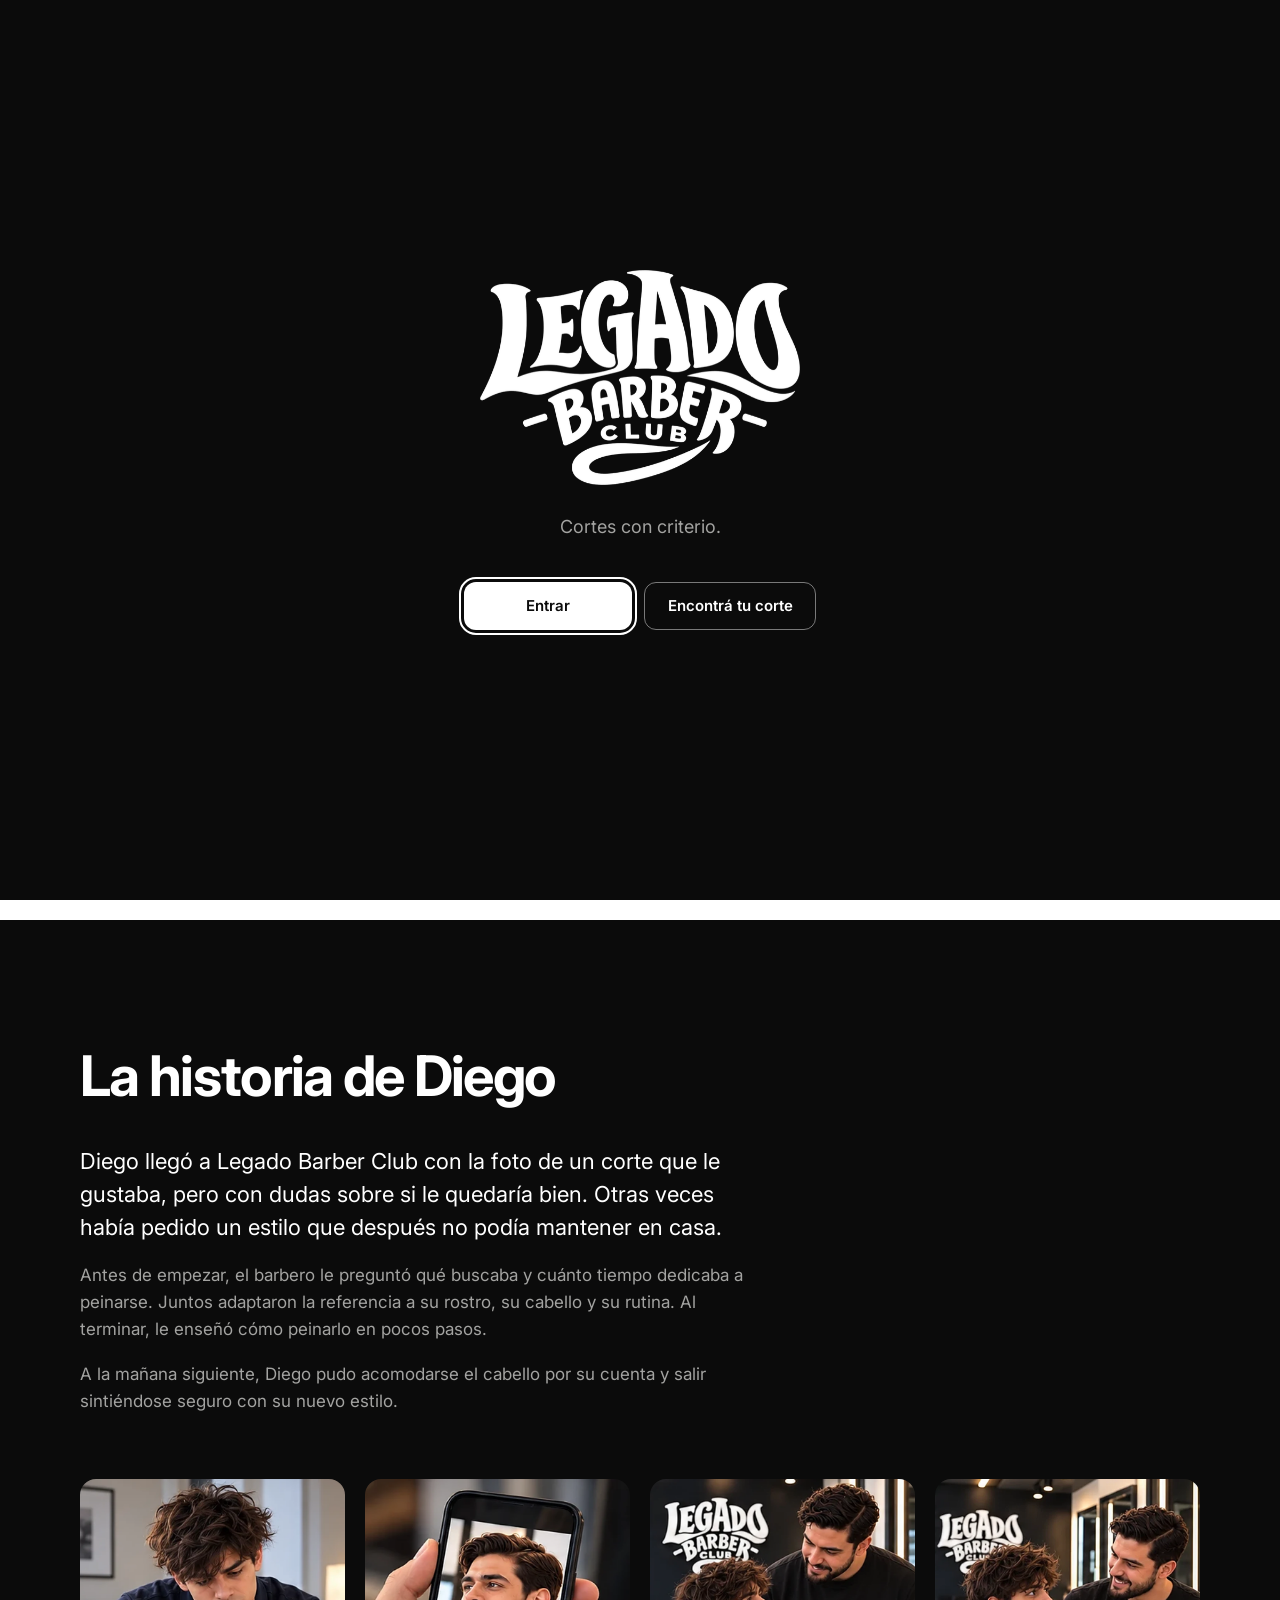
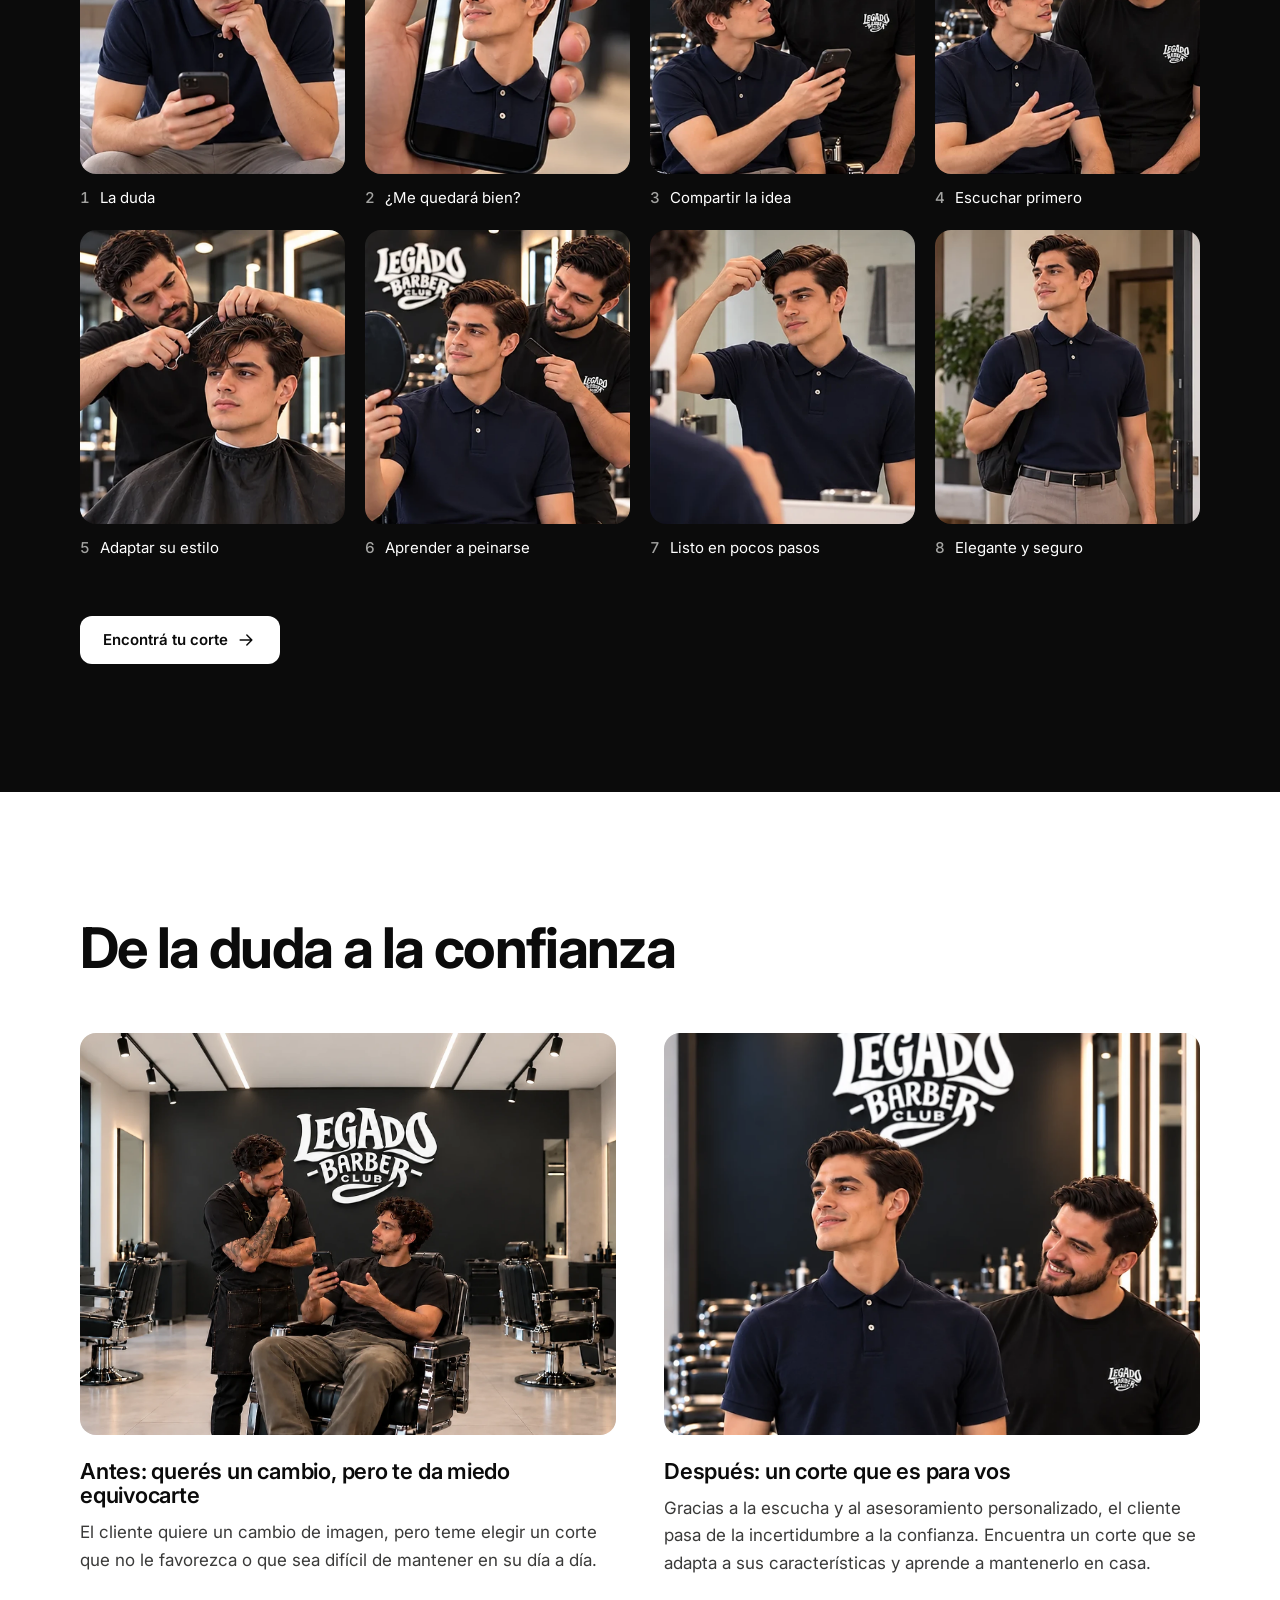
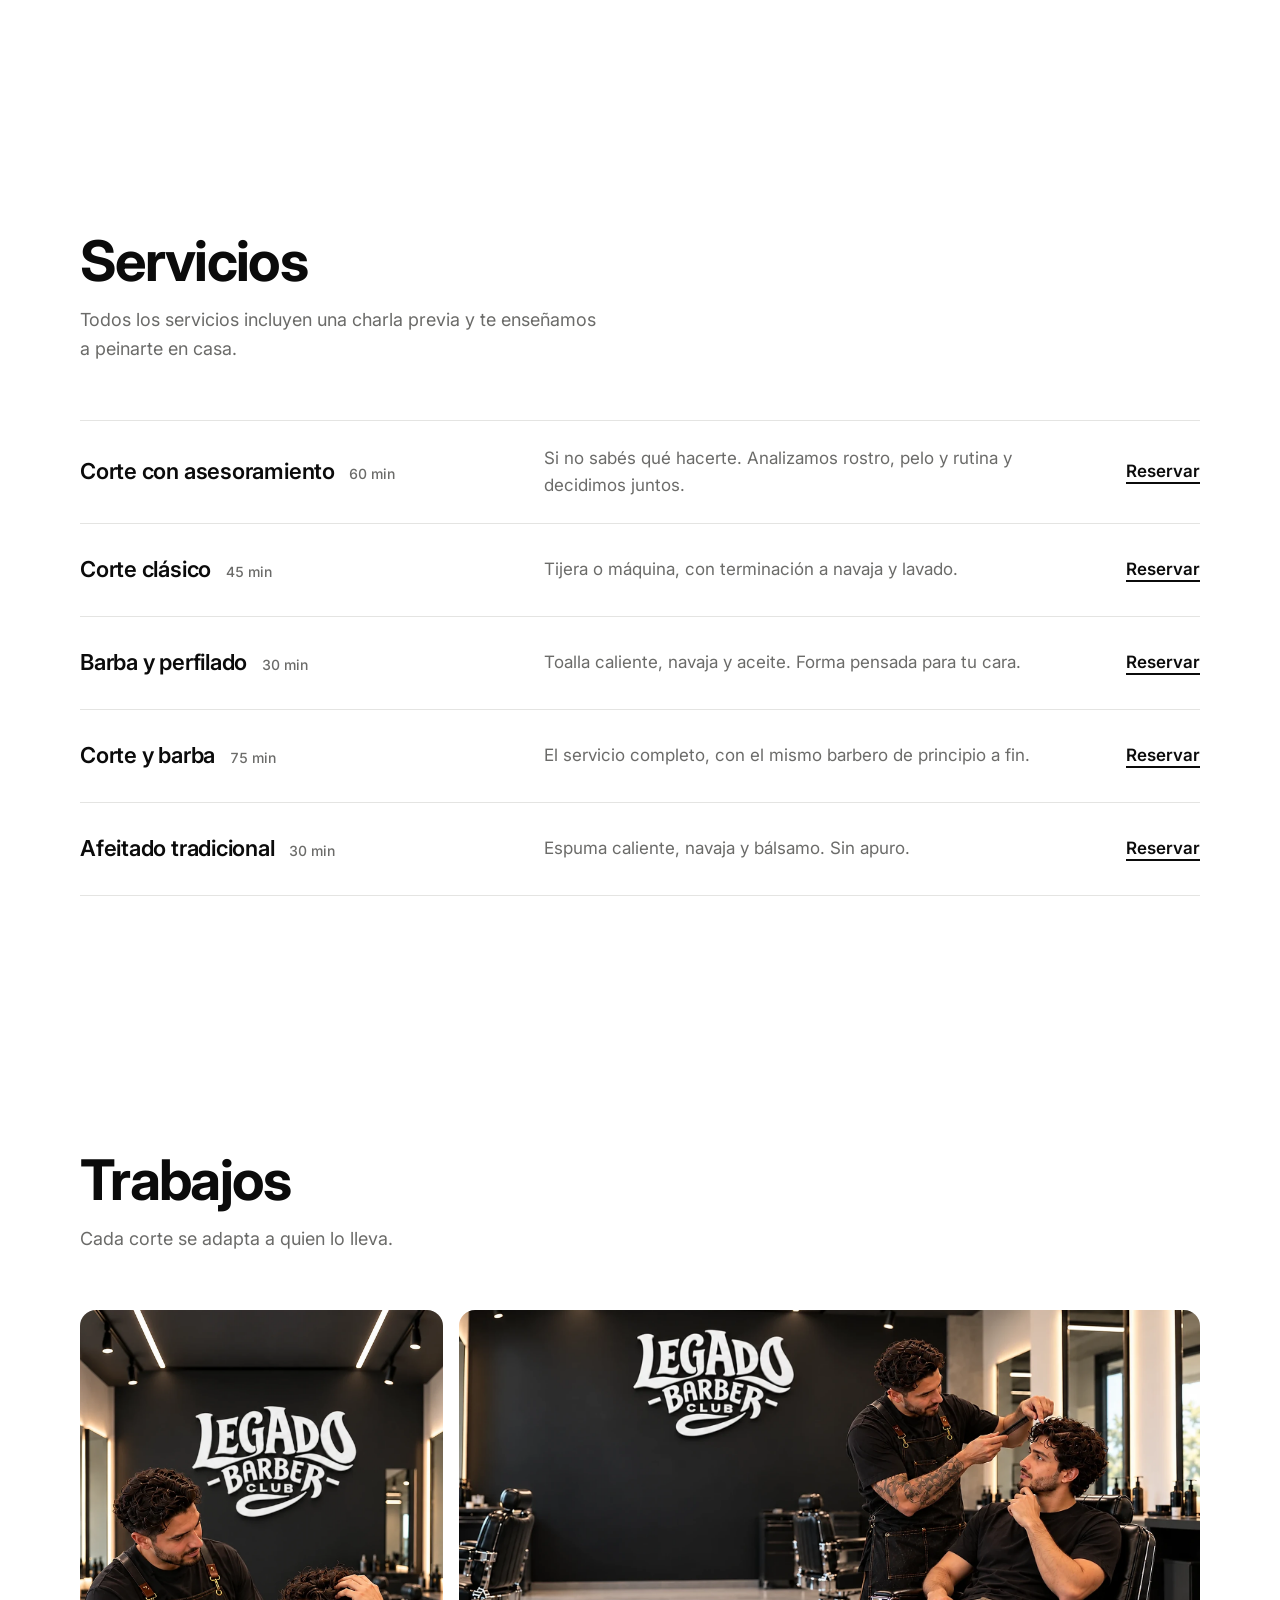
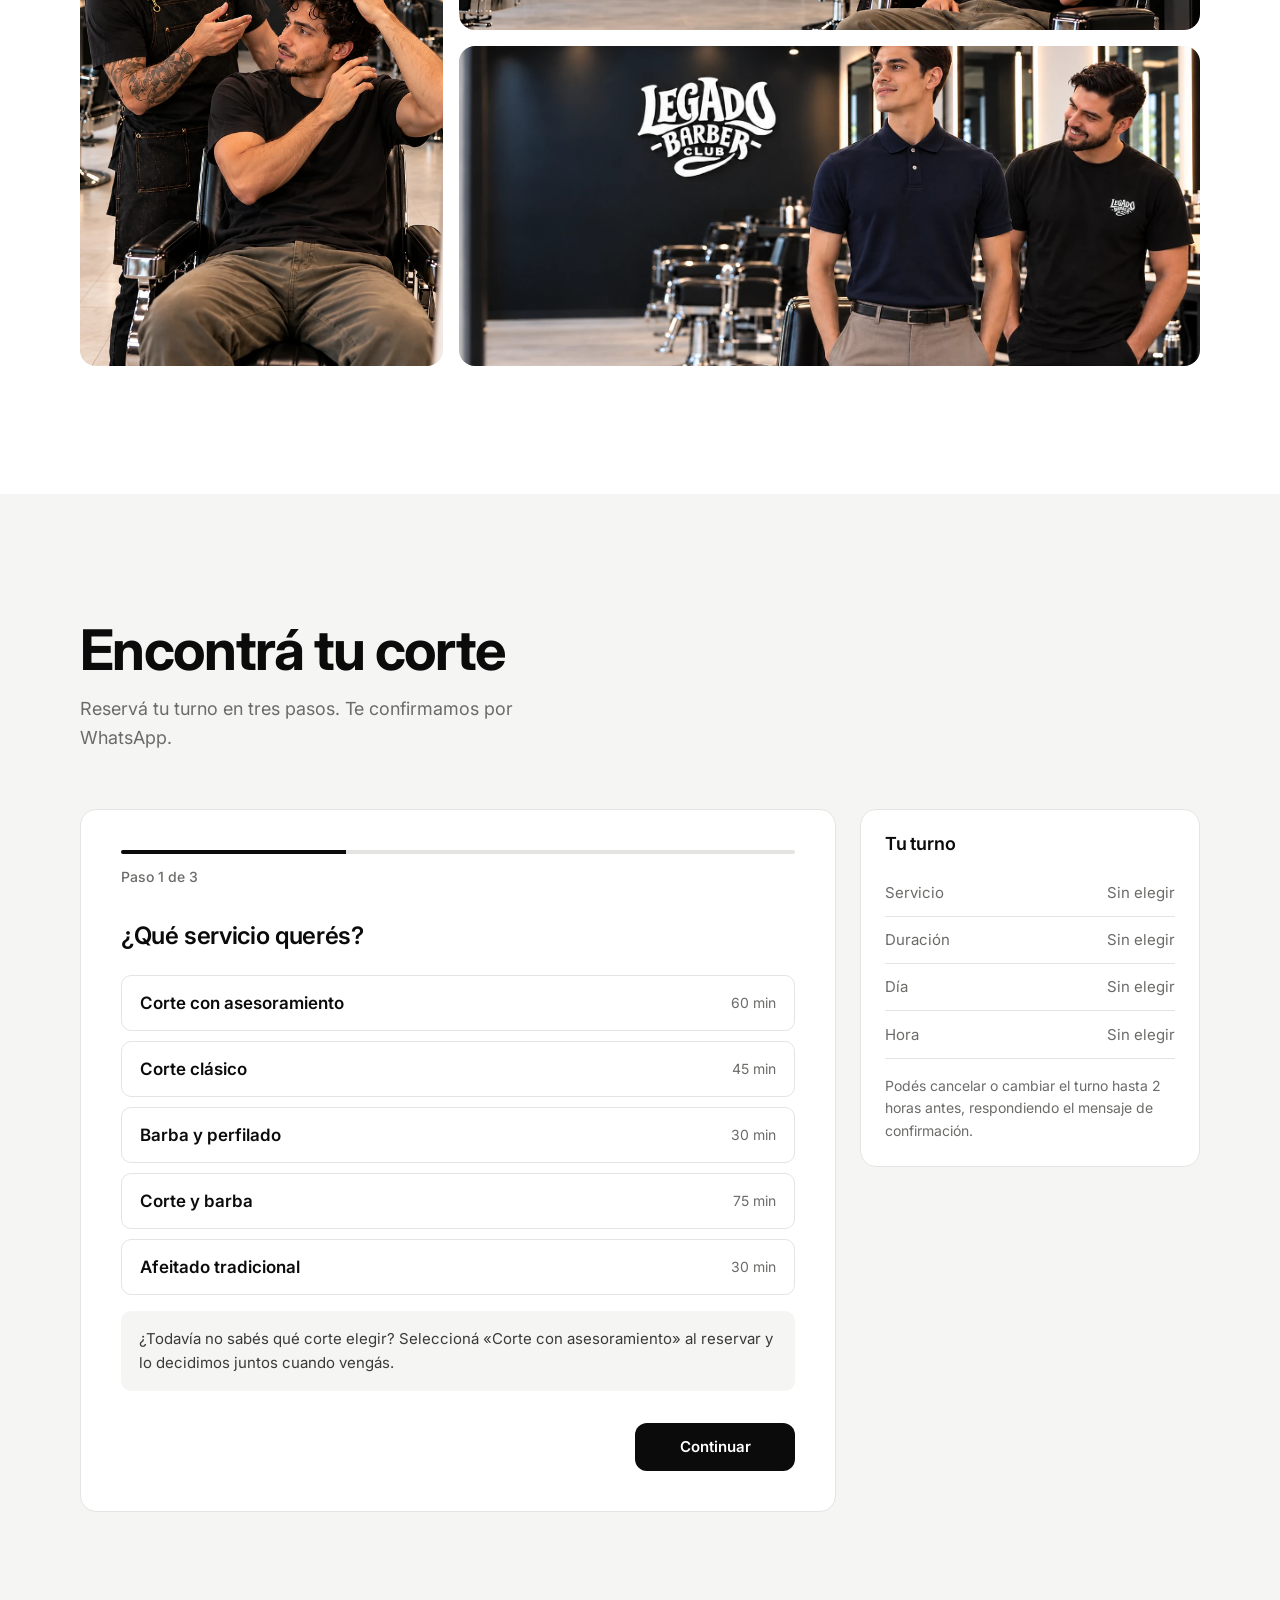
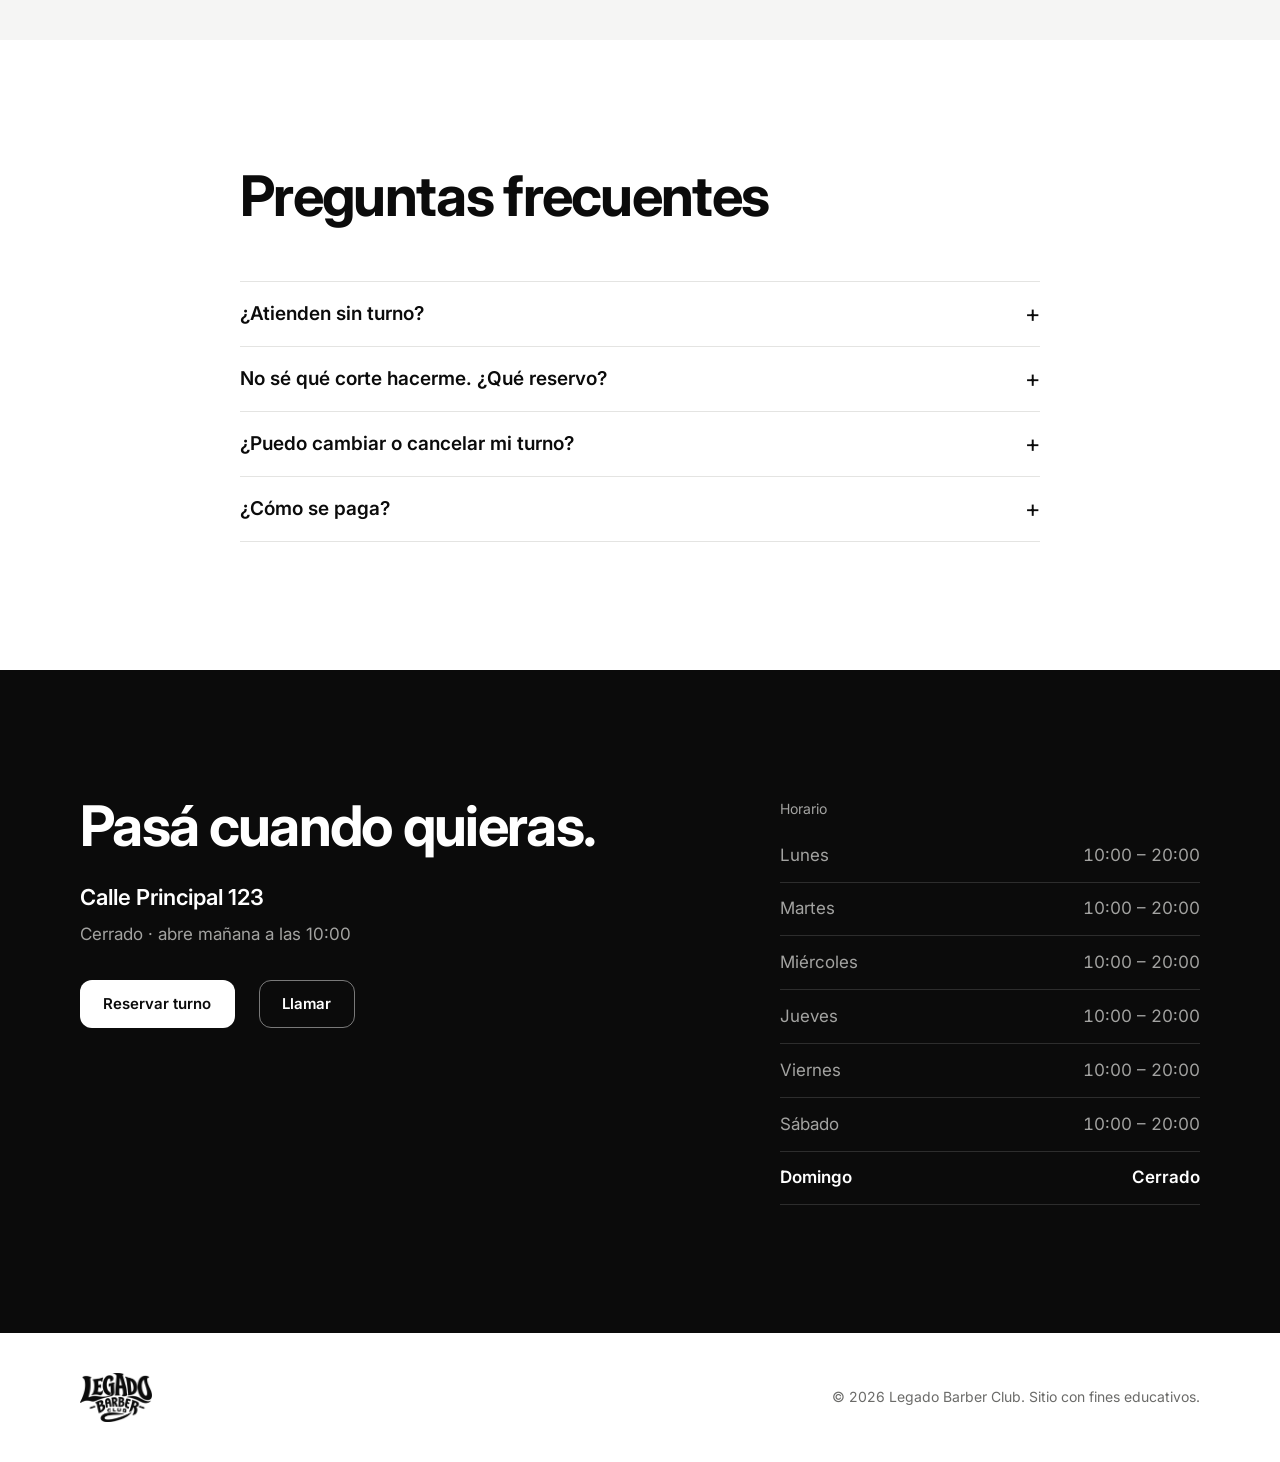
==== index.html @ 9b648d43 "Recupera el storytelling (historia de Diego con sus 8 momentos) en la web nueva Ocupa el bloque negr" ====
<!DOCTYPE html>
<html lang="es">
<head>
  <meta charset="UTF-8">
  <meta name="viewport" content="width=device-width, initial-scale=1.0, viewport-fit=cover">
  <title>Legado Barber Club · Barbería</title>
  <meta name="description" content="Legado Barber Club: barbería con asesoramiento. Te escuchamos, miramos tu rostro y tu rutina, y recién ahí cortamos. Reservá tu turno online.">
  <meta name="theme-color" content="#0b0b0b">
  <link rel="icon" href="img/logo.jpg">
  <link rel="apple-touch-icon" href="img/logo.jpg">
  <link rel="preconnect" href="https://fonts.googleapis.com">
  <link rel="preconnect" href="https://fonts.gstatic.com" crossorigin>
  <link rel="stylesheet" href="https://fonts.googleapis.com/css2?family=Inter:wght@400;500;600;700&display=swap">
  <link rel="stylesheet" href="styles.css?v=web3">
</head>
<body>
  <!-- Íconos (un solo set, trazo 1.75) -->
  <svg width="0" height="0" style="position:absolute" aria-hidden="true">
    <symbol id="i-inicio" viewBox="0 0 24 24"><path d="M3 10.5 12 3l9 7.5V20a1 1 0 0 1-1 1h-5v-6H9v6H4a1 1 0 0 1-1-1z"/></symbol>
    <symbol id="i-tijera" viewBox="0 0 24 24"><circle cx="6" cy="6" r="3"/><circle cx="6" cy="18" r="3"/><path d="M8.6 7.6 20 19M8.6 16.4 20 5"/></symbol>
    <symbol id="i-calendario" viewBox="0 0 24 24"><rect x="3" y="5" width="18" height="16" rx="2"/><path d="M3 10h18M8 3v4M16 3v4"/></symbol>
    <symbol id="i-ubicacion" viewBox="0 0 24 24"><path d="M12 21s-7-6.2-7-11.5a7 7 0 0 1 14 0C19 14.8 12 21 12 21z"/><circle cx="12" cy="9.5" r="2.5"/></symbol>
    <symbol id="i-flecha" viewBox="0 0 24 24"><path d="M5 12h14M13 6l6 6-6 6"/></symbol>
    <symbol id="i-volver" viewBox="0 0 24 24"><path d="M19 12H5M11 6l-6 6 6 6"/></symbol>
    <symbol id="i-check" viewBox="0 0 24 24"><path d="m5 12.5 4.5 4.5L19 7.5"/></symbol>
  </svg>

  <!-- Pantalla de ingreso: se muestra una vez por sesión (script.js) -->
  <div class="ingreso" id="ingreso" hidden>
    <div class="ingreso-contenido">
      <img class="ingreso-logo" src="img/logo-blanco.png" alt="Legado Barber Club" width="600" height="402">
      <p class="ingreso-frase">Cortes con criterio.</p>
      <div class="ingreso-acciones">
        <button type="button" class="btn btn-claro" id="entrar">Entrar</button>
        <a class="btn btn-borde-claro" href="#reservar" id="entrar-reservar">Encontrá tu corte</a>
      </div>
    </div>
  </div>

  <header class="cabecera">
    <div class="cabecera-fila">
      <a href="#inicio" class="logo" aria-label="Legado Barber Club, ir al inicio">
        <img src="img/logo-blanco.png" alt="" width="72" height="48">
      </a>
      <nav aria-label="Principal">
        <ul class="menu">
          <li><a href="#servicios">Servicios</a></li>
          <li><a href="#historia">Historia</a></li>
          <li><a href="#trabajos">Trabajos</a></li>
          <li><a href="#preguntas">Preguntas</a></li>
          <li><a href="#ubicacion">Ubicación</a></li>
        </ul>
      </nav>
      <span class="estado" data-estado>Horario</span>
      <a class="btn btn-claro btn-chico" href="#reservar">Reservar</a>
    </div>
  </header>

  <main>
    <!-- Portada -->
    <section class="portada contenedor" id="inicio">
      <div class="portada-texto">
        <h1>No todos los cortes favorecen a todos por igual.</h1>
        <p class="bajada">Tu tipo de rostro, tu cabello y hasta el tiempo que dedicás a peinarte importan. Por eso, antes de cortar, te escuchamos, analizamos qué te puede favorecer y te asesoramos.</p>
        <div class="acciones">
          <a class="btn btn-oscuro" href="#reservar">Encontrá tu corte <svg class="ico"><use href="#i-flecha"/></svg></a>
          <a class="enlace" href="#servicios">Ver servicios</a>
        </div>
        <dl class="datos-rapidos">
          <div><dt>Horario</dt><dd>Lunes a sábado, 10 a 20 h</dd></div>
          <div><dt>Turnos</dt><dd>De 30 a 75 minutos</dd></div>
          <div><dt>Ahora</dt><dd data-estado-largo>—</dd></div>
        </dl>
      </div>
      <figure class="portada-foto">
        <img src="img/espejo.webp" alt="Un cliente se mira al espejo de mano mientras el barbero le termina el peinado" width="2560" height="1441" fetchpriority="high">
      </figure>
    </section>

    <!-- Storytelling -->
    <section class="bloque-negro" id="historia">
      <div class="contenedor">
        <h2>La historia de Diego</h2>
        <div class="relato">
          <p>Diego llegó a Legado Barber Club con la foto de un corte que le gustaba, pero con dudas sobre si le quedaría bien. Otras veces había pedido un estilo que después no podía mantener en casa.</p>
          <p>Antes de empezar, el barbero le preguntó qué buscaba y cuánto tiempo dedicaba a peinarse. Juntos adaptaron la referencia a su rostro, su cabello y su rutina. Al terminar, le enseñó cómo peinarlo en pocos pasos.</p>
          <p>A la mañana siguiente, Diego pudo acomodarse el cabello por su cuenta y salir sintiéndose seguro con su nuevo estilo.</p>
        </div>
        <ol class="storyboard" aria-label="La historia de Diego en 8 momentos">
          <li><img src="img/historia/01.webp" alt="Diego, pensativo, mira su celular" width="744" height="824" loading="lazy"><span><b>1</b> La duda</span></li>
          <li><img src="img/historia/02.webp" alt="En el celular, la foto del corte que le gusta" width="748" height="824" loading="lazy"><span><b>2</b> ¿Me quedará bien?</span></li>
          <li><img src="img/historia/03.webp" alt="Diego le muestra la foto al barbero" width="750" height="824" loading="lazy"><span><b>3</b> Compartir la idea</span></li>
          <li><img src="img/historia/04.webp" alt="El barbero escucha lo que Diego busca" width="740" height="824" loading="lazy"><span><b>4</b> Escuchar primero</span></li>
          <li><img src="img/historia/05.webp" alt="El barbero corta adaptando el estilo" width="744" height="842" loading="lazy"><span><b>5</b> Adaptar su estilo</span></li>
          <li><img src="img/historia/06.webp" alt="El barbero le enseña a peinarse frente al espejo" width="748" height="842" loading="lazy"><span><b>6</b> Aprender a peinarse</span></li>
          <li><img src="img/historia/07.webp" alt="Diego se peina solo en casa" width="750" height="842" loading="lazy"><span><b>7</b> Listo en pocos pasos</span></li>
          <li><img src="img/historia/08.webp" alt="Diego sale seguro con su nuevo estilo" width="744" height="842" loading="lazy"><span><b>8</b> Elegante y seguro</span></li>
        </ol>
        <p class="deslizar">Deslizá para ver la historia</p>
        <div class="acciones"><a class="btn btn-claro" href="#reservar">Encontrá tu corte <svg class="ico"><use href="#i-flecha"/></svg></a></div>
      </div>
    </section>

    <!-- Conflicto y transformación -->
    <section class="seccion contenedor" id="cambio">
      <div class="seccion-cabeza">
        <h2>De la duda a la confianza</h2>
      </div>
      <div class="cambio">
        <article>
          <img src="img/duda.webp" alt="Un cliente le muestra al barbero, en su celular, la foto de un corte que no sabe si le quedará bien" width="2000" height="1126" loading="lazy">
          <h3>Antes: querés un cambio, pero te da miedo equivocarte</h3>
          <p>El cliente quiere un cambio de imagen, pero teme elegir un corte que no le favorezca o que sea difícil de mantener en su día a día.</p>
        </article>
        <article>
          <img src="img/resultado-movil.webp" alt="El mismo cliente, con su corte nuevo, sonríe junto a su barbero" width="1290" height="2292" loading="lazy">
          <h3>Después: un corte que es para vos</h3>
          <p>Gracias a la escucha y al asesoramiento personalizado, el cliente pasa de la incertidumbre a la confianza. Encuentra un corte que se adapta a sus características y aprende a mantenerlo en casa.</p>
        </article>
      </div>
    </section>

    <!-- Servicios -->
    <section class="seccion contenedor" id="servicios">
      <div class="seccion-cabeza">
        <h2>Servicios</h2>
        <p>Todos los servicios incluyen una charla previa y te enseñamos a peinarte en casa.</p>
      </div>
      <ul class="servicios">
        <li>
          <div class="servicio-nombre"><h3>Corte con asesoramiento</h3><span class="duracion">60 min</span></div>
          <p>Si no sabés qué hacerte. Analizamos rostro, pelo y rutina y decidimos juntos.</p>
          <a class="enlace" href="#reservar" data-servicio="Corte con asesoramiento">Reservar</a>
        </li>
        <li>
          <div class="servicio-nombre"><h3>Corte clásico</h3><span class="duracion">45 min</span></div>
          <p>Tijera o máquina, con terminación a navaja y lavado.</p>
          <a class="enlace" href="#reservar" data-servicio="Corte clásico">Reservar</a>
        </li>
        <li>
          <div class="servicio-nombre"><h3>Barba y perfilado</h3><span class="duracion">30 min</span></div>
          <p>Toalla caliente, navaja y aceite. Forma pensada para tu cara.</p>
          <a class="enlace" href="#reservar" data-servicio="Barba y perfilado">Reservar</a>
        </li>
        <li>
          <div class="servicio-nombre"><h3>Corte y barba</h3><span class="duracion">75 min</span></div>
          <p>El servicio completo, con el mismo barbero de principio a fin.</p>
          <a class="enlace" href="#reservar" data-servicio="Corte y barba">Reservar</a>
        </li>
        <li>
          <div class="servicio-nombre"><h3>Afeitado tradicional</h3><span class="duracion">30 min</span></div>
          <p>Espuma caliente, navaja y bálsamo. Sin apuro.</p>
          <a class="enlace" href="#reservar" data-servicio="Afeitado tradicional">Reservar</a>
        </li>
      </ul>
    </section>

    <!-- Trabajos -->
    <section class="seccion contenedor" id="trabajos">
      <div class="seccion-cabeza">
        <h2>Trabajos</h2>
        <p>Cada corte se adapta a quien lo lleva.</p>
      </div>
      <div class="galeria">
        <figure class="g-alta"><img src="img/trabajo-consulta.webp" alt="El barbero conversa con un cliente antes de empezar el corte" width="1200" height="2132" loading="lazy"></figure>
        <figure class="g-ancha"><img src="img/trabajo-peinado.webp" alt="El barbero peina y ajusta un corte con rulos" width="2000" height="1126" loading="lazy"></figure>
        <figure class="g-ancha"><img src="img/resultado.webp" alt="Cliente sonriente con su corte nuevo en el salón" width="1672" height="941" loading="lazy"></figure>
      </div>
    </section>

    <!-- Reserva -->
    <section class="seccion-gris" id="reservar">
      <div class="contenedor">
        <div class="seccion-cabeza">
          <h2>Encontrá tu corte</h2>
          <p>Reservá tu turno en tres pasos. Te confirmamos por WhatsApp.</p>
        </div>

        <div class="reserva">
          <form class="reserva-panel" id="reserva" novalidate>
            <div class="progreso" aria-hidden="true"><span id="barra"></span></div>
            <p class="paso-actual" id="paso-texto">Paso 1 de 3</p>

            <!-- Paso 1 -->
            <fieldset class="paso" data-paso="1">
              <legend>¿Qué servicio querés?</legend>
              <div class="lista-opciones" id="opciones-servicio"></div>
              <p class="ayuda" id="ayuda-servicio">¿Todavía no sabés qué corte elegir? Seleccioná «Corte con asesoramiento» al reservar y lo decidimos juntos cuando vengás.</p>
              <p class="error" data-error="servicio" hidden>Elegí un servicio para seguir. Si tenés dudas, seleccioná «Corte con asesoramiento».</p>
            </fieldset>

            <!-- Paso 2 -->
            <fieldset class="paso" data-paso="2" hidden>
              <legend>¿Cuándo venís?</legend>
              <p class="etiqueta">Día</p>
              <div class="dias" id="dias"></div>
              <p class="etiqueta">Hora</p>
              <div class="horas" id="horas"></div>
              <p class="error" data-error="cuando" hidden>Elegí un día y una hora disponibles.</p>
            </fieldset>

            <!-- Paso 3 -->
            <fieldset class="paso" data-paso="3" hidden>
              <legend>Tus datos</legend>
              <label class="campo">Nombre
                <input type="text" name="nombre" autocomplete="given-name" placeholder="Cómo te llamamos">
                <span class="error" data-error="nombre" hidden>Escribí tu nombre.</span>
              </label>
              <label class="campo">WhatsApp
                <input type="tel" name="telefono" inputmode="tel" autocomplete="tel" placeholder="11 2345 6789">
                <span class="error" data-error="telefono" hidden>Revisá el número: necesitamos al menos 8 dígitos.</span>
              </label>
              <label class="campo">Algo que debamos saber <span class="opcional">(opcional)</span>
                <textarea name="nota" rows="3" placeholder="Por ejemplo: traigo una foto de referencia"></textarea>
              </label>
            </fieldset>

            <div class="navegacion">
              <button type="button" class="btn btn-borde" id="atras" hidden><svg class="ico"><use href="#i-volver"/></svg> Atrás</button>
              <button type="button" class="btn btn-oscuro" id="siguiente">Continuar</button>
            </div>
          </form>

          <!-- Confirmación -->
          <div class="reserva-panel confirmacion" id="confirmacion" hidden tabindex="-1">
            <span class="sello"><svg class="ico"><use href="#i-check"/></svg></span>
            <h3>Turno reservado</h3>
            <p id="confirmacion-texto"></p>
            <div class="acciones">
              <button type="button" class="btn btn-oscuro" id="calendario">Agregar al calendario</button>
              <button type="button" class="btn btn-borde" id="otra">Hacer otra reserva</button>
            </div>
          </div>

          <aside class="resumen" aria-live="polite">
            <h3>Tu turno</h3>
            <dl>
              <div><dt>Servicio</dt><dd id="r-servicio">Sin elegir</dd></div>
              <div><dt>Duración</dt><dd id="r-duracion">—</dd></div>
              <div><dt>Día</dt><dd id="r-dia">Sin elegir</dd></div>
              <div><dt>Hora</dt><dd id="r-hora">Sin elegir</dd></div>
            </dl>
            <p class="nota">Podés cancelar o cambiar el turno hasta 2 horas antes, respondiendo el mensaje de confirmación.</p>
          </aside>
        </div>
      </div>
    </section>

    <!-- Preguntas -->
    <section class="seccion contenedor angosto" id="preguntas">
      <div class="seccion-cabeza">
        <h2>Preguntas frecuentes</h2>
      </div>
      <div class="preguntas">
        <details>
          <summary>¿Atienden sin turno?</summary>
          <p>Sí, si hay un sillón libre. Con turno te asegurás el horario y el barbero que prefieras.</p>
        </details>
        <details>
          <summary>No sé qué corte hacerme. ¿Qué reservo?</summary>
          <p>El corte con asesoramiento. Dura un poco más porque antes de empezar lo definimos juntos.</p>
        </details>
        <details>
          <summary>¿Puedo cambiar o cancelar mi turno?</summary>
          <p>Sí, hasta 2 horas antes. Respondé el mensaje de confirmación que te mandamos por WhatsApp.</p>
        </details>
        <details>
          <summary>¿Cómo se paga?</summary>
          <p>En el local, con efectivo, débito, crédito o transferencia.</p>
        </details>
      </div>
    </section>

    <!-- Ubicación -->
    <section class="bloque-negro" id="ubicacion">
      <div class="contenedor ubicacion">
        <div>
          <h2>Pasá cuando quieras.</h2>
          <p class="direccion">Calle Principal 123</p>
          <p class="estado-grande" data-estado-largo>—</p>
          <div class="acciones">
            <a class="btn btn-claro" href="#reservar">Reservar turno</a>
            <a class="btn btn-borde-claro" href="tel:+541123456789">Llamar</a>
          </div>
        </div>
        <table class="horario">
          <caption>Horario</caption>
          <tbody>
            <tr data-dia="1"><th scope="row">Lunes</th><td>10:00 – 20:00</td></tr>
            <tr data-dia="2"><th scope="row">Martes</th><td>10:00 – 20:00</td></tr>
            <tr data-dia="3"><th scope="row">Miércoles</th><td>10:00 – 20:00</td></tr>
            <tr data-dia="4"><th scope="row">Jueves</th><td>10:00 – 20:00</td></tr>
            <tr data-dia="5"><th scope="row">Viernes</th><td>10:00 – 20:00</td></tr>
            <tr data-dia="6"><th scope="row">Sábado</th><td>10:00 – 20:00</td></tr>
            <tr data-dia="0"><th scope="row">Domingo</th><td>Cerrado</td></tr>
          </tbody>
        </table>
      </div>
    </section>
  </main>

  <footer class="pie contenedor">
    <img src="img/logo-negro.png" alt="Legado Barber Club" width="90" height="60" class="pie-logo">
    <p>© 2026 Legado Barber Club. Sitio con fines educativos.</p>
  </footer>

  <!-- Barra inferior tipo app (solo celular) -->
  <nav class="tabbar" aria-label="Accesos rápidos">
    <a href="#inicio" data-tab="inicio"><svg class="ico"><use href="#i-inicio"/></svg>Inicio</a>
    <a href="#servicios" data-tab="servicios"><svg class="ico"><use href="#i-tijera"/></svg>Servicios</a>
    <a href="#reservar" data-tab="reservar"><svg class="ico"><use href="#i-calendario"/></svg>Reservar</a>
    <a href="#ubicacion" data-tab="ubicacion"><svg class="ico"><use href="#i-ubicacion"/></svg>Ubicación</a>
  </nav>

  <script src="script.js?v=web3"></script>
</body>
</html>
---- styles.css ----
/* Legado Barber Club — ver DESIGN.md (colores, tipografía, radios y reglas) */
:root {
  --negro: #0b0b0b;
  --blanco: #ffffff;
  --gris-50: #f5f5f4;
  --gris-200: #e4e4e2;
  --gris-500: #6b6b69;
  --gris-700: #3a3a39;
  --gris-oscuro-texto: #a3a3a1;
  --linea-oscura: rgba(255, 255, 255, .14);
  --error: #b42318;
  --r-sm: 10px;
  --r-md: 16px;
  --r-btn: 12px;
  --cabecera: 68px;
  --tabbar: 0px;
}

*, *::before, *::after { box-sizing: border-box; }
* { margin: 0; padding: 0; }
html { scroll-behavior: smooth; scroll-padding-top: calc(var(--cabecera) + 12px); -webkit-text-size-adjust: 100%; }
body {
  font-family: 'Inter', Arial, sans-serif; font-size: 1.0625rem; line-height: 1.6;
  color: var(--negro); background: var(--blanco);
  padding-bottom: var(--tabbar);
}
body.bloqueado { overflow: hidden; }
img { display: block; max-width: 100%; height: auto; }
[hidden] { display: none !important; }
button, input, textarea { font: inherit; color: inherit; }
::selection { background: var(--negro); color: var(--blanco); }
:focus-visible { outline: 2px solid var(--negro); outline-offset: 3px; border-radius: 4px; }
.cabecera :focus-visible, .bloque-negro :focus-visible, .ingreso :focus-visible, .tabbar :focus-visible { outline-color: var(--blanco); }

h1, h2, h3 { line-height: 1.1; font-weight: 700; }
h2 { font-size: clamp(2.125rem, 5vw, 3.5rem); letter-spacing: -.03em; line-height: 1.02; }
h3 { font-size: 1.375rem; font-weight: 600; letter-spacing: -.01em; }

.contenedor { width: 100%; max-width: 1200px; margin-inline: auto; padding-inline: clamp(1.25rem, 4vw, 2.5rem); }
.angosto { max-width: 880px; }
.seccion { padding-block: clamp(4.5rem, 10vw, 8rem); }
.seccion-cabeza { margin-bottom: clamp(2.25rem, 5vw, 3.5rem); }
.seccion-cabeza p { margin-top: 1rem; max-width: 48ch; color: var(--gris-500); font-size: 1.125rem; }

/* Íconos */
.ico { width: 20px; height: 20px; flex: none; fill: none; stroke: currentColor; stroke-width: 1.75; stroke-linecap: round; stroke-linejoin: round; }

/* ---------- Botones y enlaces ---------- */
.btn {
  display: inline-flex; align-items: center; justify-content: center; gap: .5rem;
  min-height: 48px; padding: 0 1.4rem; border-radius: var(--r-btn); border: 1.5px solid transparent;
  font-size: .9375rem; font-weight: 600; text-decoration: none; cursor: pointer;
  transition: background-color .15s, color .15s, border-color .15s, transform .1s;
}
.btn:active { transform: scale(.98); }
.btn-chico { min-height: 40px; padding: 0 1.1rem; }
.btn-oscuro { background: var(--negro); color: var(--blanco); }
.btn-oscuro:hover { background: #2b2b2a; }
.btn-claro { background: var(--blanco); color: var(--negro); }
.btn-claro:hover { background: var(--gris-200); }
.btn-borde { background: transparent; color: var(--negro); border-color: var(--negro); }
.btn-borde:hover { background: var(--gris-50); }
.btn-borde-claro { background: transparent; color: var(--blanco); border-color: rgba(255, 255, 255, .45); }
.btn-borde-claro:hover { border-color: var(--blanco); }
.enlace {
  color: inherit; font-weight: 600; text-decoration: underline; text-decoration-thickness: 1.5px; text-underline-offset: 5px;
  min-height: 44px; display: inline-flex; align-items: center;
}
.enlace:hover { text-decoration-color: transparent; }
.acciones { display: flex; flex-wrap: wrap; align-items: center; gap: .75rem 1.5rem; margin-top: 2rem; }

/* ---------- Pantalla de ingreso ---------- */
.ingreso {
  position: fixed; inset: 0; z-index: 100; background: var(--negro); color: var(--blanco);
  display: grid; place-items: center; padding: 2rem; text-align: center;
  transition: transform .7s cubic-bezier(.75, 0, .2, 1);
}
.ingreso[hidden] { display: none; }
.ingreso.saliendo { transform: translateY(-100%); }
.ingreso-logo { width: min(320px, 64vw); height: auto; margin-inline: auto; }
.ingreso-frase { margin-top: 1.75rem; font-size: 1.125rem; color: var(--gris-oscuro-texto); }
.ingreso-acciones { display: flex; flex-wrap: wrap; justify-content: center; gap: .75rem; margin-top: 2.5rem; }
.ingreso-acciones .btn { min-width: 168px; }
/* Entrada: el logo aparece primero, luego la frase y los botones */
.ingreso .ingreso-logo, .ingreso .ingreso-frase, .ingreso .ingreso-acciones { opacity: 0; transform: translateY(14px); animation: aparecer .7s cubic-bezier(.2, .7, .2, 1) forwards; }
.ingreso .ingreso-frase { animation-delay: .35s; }
.ingreso .ingreso-acciones { animation-delay: .55s; }
@keyframes aparecer { to { opacity: 1; transform: none; } }

/* ---------- Cabecera ---------- */
.cabecera { position: sticky; top: 0; z-index: 20; background: var(--negro); color: var(--blanco); }
.cabecera-fila {
  max-width: 1200px; margin-inline: auto; height: var(--cabecera);
  padding-inline: clamp(1.25rem, 4vw, 2.5rem); display: flex; align-items: center; gap: 2rem;
}
.logo { display: inline-flex; align-items: center; min-height: 48px; }
.logo img { height: 44px; width: auto; }
.cabecera nav { flex: 1; }
.menu { display: flex; gap: 1.75rem; list-style: none; }
.menu a { display: inline-flex; align-items: center; min-height: 44px; color: var(--gris-oscuro-texto); text-decoration: none; font-size: .9375rem; font-weight: 500; transition: color .15s; }
.menu a:hover { color: var(--blanco); }
.estado { display: inline-flex; align-items: center; gap: .5rem; font-size: .875rem; color: var(--gris-oscuro-texto); white-space: nowrap; }
.estado::before { content: ''; width: 8px; height: 8px; border-radius: 50%; border: 1.5px solid currentColor; }
.estado.abierto { color: var(--blanco); }
.estado.abierto::before { background: currentColor; }

/* ---------- Portada ---------- */
.portada {
  display: grid; grid-template-columns: 1.05fr 1fr; gap: clamp(2rem, 5vw, 4.5rem); align-items: center;
  padding-block: clamp(3rem, 8vw, 6rem) clamp(4rem, 9vw, 7rem);
}
.portada h1 { font-size: clamp(2.5rem, 5.4vw, 4.5rem); letter-spacing: -.035em; line-height: 1; max-width: 15ch; }
.bajada { margin-top: 1.5rem; max-width: 44ch; font-size: clamp(1.0625rem, 1.6vw, 1.25rem); color: var(--gris-700); }
.datos-rapidos {
  display: grid; grid-template-columns: repeat(3, auto); justify-content: start; gap: 1rem 2.5rem;
  margin-top: 3rem; padding-top: 1.5rem; border-top: 1px solid var(--gris-200);
}
.datos-rapidos dt { font-size: .875rem; color: var(--gris-500); }
.datos-rapidos dd { font-weight: 600; font-size: 1rem; }
.portada-foto img { width: 100%; aspect-ratio: 4 / 5; object-fit: cover; object-position: 71% 40%; border-radius: var(--r-md); background: var(--gris-50); }

/* ---------- De la duda a la confianza ---------- */
.cambio { display: grid; grid-template-columns: 1fr 1fr; gap: clamp(1.5rem, 4vw, 3rem); }
.cambio img { width: 100%; aspect-ratio: 4 / 3; object-fit: cover; border-radius: var(--r-md); background: var(--gris-50); }
.cambio article:first-child img { object-position: 55% 40%; }
.cambio article:last-child img { object-position: 35% 22%; }
.cambio h3 { margin-top: 1.5rem; }
.cambio p { margin-top: .75rem; max-width: 52ch; color: var(--gris-700); }

/* ---------- Servicios ---------- */
.servicios { list-style: none; border-top: 1px solid var(--gris-200); }
.servicios li {
  display: grid; grid-template-columns: minmax(0, 1.25fr) minmax(0, 1.6fr) auto; gap: .5rem 2.5rem; align-items: center;
  padding: 1.5rem 0; border-bottom: 1px solid var(--gris-200);
}
.servicio-nombre { display: flex; align-items: baseline; gap: .9rem; flex-wrap: wrap; }
.duracion { font-size: .875rem; font-weight: 500; color: var(--gris-500); font-variant-numeric: tabular-nums; white-space: nowrap; }
.servicios p { color: var(--gris-500); }

/* ---------- Bloques negros ---------- */
.bloque-negro { background: var(--negro); color: var(--blanco); padding-block: clamp(4.5rem, 10vw, 8rem); }
/* Storytelling */
#historia h2 { max-width: 14ch; }
.relato { margin-top: clamp(1.75rem, 4vw, 2.5rem); max-width: 62ch; }
.relato p { color: var(--gris-oscuro-texto); }
.relato p + p { margin-top: 1.1rem; }
.relato p:first-child { font-size: clamp(1.1875rem, 2vw, 1.375rem); line-height: 1.5; color: var(--blanco); }
.storyboard {
  list-style: none; display: grid; grid-template-columns: repeat(4, 1fr); gap: clamp(.75rem, 2vw, 1.25rem);
  margin-top: clamp(2.5rem, 6vw, 4rem);
}
.storyboard img { width: 100%; aspect-ratio: 9 / 10; object-fit: cover; border-radius: var(--r-md); background: #1c1c1b; }
.storyboard span { display: block; margin-top: .75rem; font-size: .9375rem; color: var(--blanco); }
.storyboard b { font-weight: 500; color: var(--gris-oscuro-texto); margin-right: .4rem; font-variant-numeric: tabular-nums; }
.deslizar { display: none; }
#historia .acciones { margin-top: clamp(2.5rem, 5vw, 3.5rem); }

/* ---------- Trabajos ---------- */
.galeria { display: grid; grid-template-columns: repeat(3, 1fr); grid-template-rows: repeat(2, clamp(220px, 25vw, 340px)); gap: clamp(.75rem, 1.5vw, 1rem); }
.galeria figure { overflow: hidden; border-radius: var(--r-md); background: var(--gris-50); }
.galeria img { width: 100%; height: 100%; object-fit: cover; }
.g-alta { grid-row: span 2; }
.g-alta img { object-position: 50% 30%; }
.g-ancha { grid-column: span 2; }
.g-ancha img { object-position: 60% 35%; }

/* ---------- Reserva ---------- */
.seccion-gris { background: var(--gris-50); padding-block: clamp(4.5rem, 10vw, 8rem); }
.reserva { display: grid; grid-template-columns: minmax(0, 1fr) 340px; gap: 1.5rem; align-items: start; }
.reserva-panel { background: var(--blanco); border: 1px solid var(--gris-200); border-radius: var(--r-md); padding: clamp(1.4rem, 4vw, 2.5rem); }
.progreso { height: 4px; border-radius: 4px; background: var(--gris-200); overflow: hidden; }
.progreso span { display: block; height: 100%; width: 33.33%; background: var(--negro); transition: width .25s ease; }
.paso-actual { margin: .8rem 0 1.75rem; font-size: .875rem; font-weight: 500; color: var(--gris-500); }
fieldset { border: 0; min-width: 0; }
legend { font-size: 1.5rem; font-weight: 600; letter-spacing: -.015em; margin-bottom: 1.25rem; }
.etiqueta { margin: 1.5rem 0 .65rem; font-size: .875rem; font-weight: 600; }
legend + .etiqueta { margin-top: 0; }

/* Opciones (radio) con aspecto de botón */
.opcion { position: relative; display: block; cursor: pointer; }
.opcion input { position: absolute; opacity: 0; width: 1px; height: 1px; }
.opcion > span {
  display: flex; align-items: center; justify-content: space-between; gap: 1rem; min-height: 56px;
  padding: .85rem 1.1rem; border: 1.5px solid var(--gris-200); border-radius: var(--r-sm); background: var(--blanco);
  transition: border-color .15s, background-color .15s, color .15s;
}
.opcion:hover > span { border-color: var(--negro); }
.opcion input:checked + span { background: var(--negro); border-color: var(--negro); color: var(--blanco); }
.opcion input:focus-visible + span { outline: 2px solid var(--negro); outline-offset: 2px; }
.opcion input:disabled + span { background: var(--gris-50); border-color: var(--gris-50); color: var(--gris-500); cursor: not-allowed; }
.opcion strong { font-weight: 600; }
.opcion small { font-size: .875rem; color: var(--gris-500); }
.opcion input:checked + span small { color: var(--gris-oscuro-texto); }
.lista-opciones { display: grid; gap: .6rem; }
.dias { display: grid; grid-template-columns: repeat(6, 1fr); gap: .5rem; }
.dias .opcion > span { flex-direction: column; justify-content: center; gap: 0; padding: .6rem .3rem; text-align: center; min-height: 72px; }
.dias strong { font-size: 1.25rem; font-variant-numeric: tabular-nums; }
.dias small { text-transform: capitalize; }
.horas { display: grid; grid-template-columns: repeat(5, 1fr); gap: .5rem; }
.horas .opcion > span { justify-content: center; flex-direction: column; gap: 0; padding: .5rem; min-height: 52px; font-variant-numeric: tabular-nums; font-weight: 600; }
.horas small { font-weight: 500; font-size: .75rem; }

.campo { display: grid; gap: .45rem; margin-bottom: 1.25rem; font-size: .9375rem; font-weight: 500; }
.opcional { color: var(--gris-500); font-weight: 400; }
.campo input, .campo textarea {
  width: 100%; padding: .85rem 1rem; font-size: 1.0625rem; font-weight: 400; /* 16px o más: sin zoom en iPhone */
  border: 1.5px solid var(--gris-200); border-radius: var(--r-sm); background: var(--blanco);
  transition: border-color .15s, box-shadow .15s; -webkit-appearance: none; appearance: none;
}
.campo textarea { resize: vertical; min-height: 96px; }
.campo input:focus, .campo textarea:focus { outline: none; border-color: var(--negro); box-shadow: 0 0 0 3px rgba(11, 11, 11, .1); }
.campo input[aria-invalid="true"] { border-color: var(--error); }
.ayuda { margin-top: 1rem; padding: 1rem 1.1rem; border-radius: var(--r-sm); background: var(--gris-50); font-size: .9375rem; color: var(--gris-700); }
.error { margin-top: .6rem; font-size: .875rem; font-weight: 500; color: var(--error); }
.campo .error { margin-top: 0; }
.navegacion { display: flex; gap: .75rem; margin-top: 2rem; }
.navegacion #siguiente { margin-left: auto; min-width: 160px; }

.resumen { position: sticky; top: calc(var(--cabecera) + 1.5rem); background: var(--blanco); border: 1px solid var(--gris-200); border-radius: var(--r-md); padding: 1.5rem; }
.resumen h3 { font-size: 1.125rem; }
.resumen dl { margin-top: 1rem; }
.resumen dl div { display: flex; justify-content: space-between; gap: 1rem; padding: .7rem 0; border-bottom: 1px solid var(--gris-200); font-size: .9375rem; }
.resumen dt { color: var(--gris-500); }
.resumen dd { font-weight: 600; text-align: right; }
.resumen dd.vacio { font-weight: 400; color: var(--gris-500); }
.resumen .nota { margin-top: 1rem; font-size: .875rem; color: var(--gris-500); }

.confirmacion { text-align: left; }
.confirmacion:focus { outline: none; }
.sello { display: grid; place-items: center; width: 56px; height: 56px; border-radius: 50%; background: var(--negro); color: var(--blanco); }
.sello .ico { width: 28px; height: 28px; stroke-width: 2.25; }
.confirmacion h3 { margin-top: 1.25rem; font-size: 1.875rem; letter-spacing: -.02em; }
.confirmacion p { margin-top: .75rem; max-width: 46ch; color: var(--gris-700); }

/* ---------- Preguntas ---------- */
.preguntas { border-top: 1px solid var(--gris-200); }
.preguntas details { border-bottom: 1px solid var(--gris-200); }
.preguntas summary {
  display: flex; justify-content: space-between; align-items: center; gap: 1rem;
  min-height: 64px; padding: 1rem 0; font-size: 1.1875rem; font-weight: 600; cursor: pointer; list-style: none;
}
.preguntas summary::-webkit-details-marker { display: none; }
.preguntas summary::after { content: '+'; font-size: 1.5rem; font-weight: 400; line-height: 1; transition: transform .2s; }
.preguntas details[open] summary::after { transform: rotate(45deg); }
.preguntas details p { padding-bottom: 1.4rem; max-width: 62ch; color: var(--gris-700); }

/* ---------- Ubicación ---------- */
.ubicacion { display: grid; grid-template-columns: 1fr minmax(0, 420px); gap: clamp(2.5rem, 6vw, 5rem); align-items: start; }
.direccion { margin-top: 1.5rem; font-size: 1.375rem; font-weight: 600; }
.estado-grande { margin-top: .4rem; color: var(--gris-oscuro-texto); }
.horario { width: 100%; border-collapse: collapse; font-variant-numeric: tabular-nums; }
.horario caption { text-align: left; font-size: .875rem; color: var(--gris-oscuro-texto); padding-bottom: .5rem; }
.horario th, .horario td { padding: .8rem 0; border-bottom: 1px solid var(--linea-oscura); font-weight: 400; color: var(--gris-oscuro-texto); }
.horario th { text-align: left; }
.horario td { text-align: right; }
.horario tr.hoy th, .horario tr.hoy td { color: var(--blanco); font-weight: 600; }

/* ---------- Pie ---------- */
.pie { display: flex; justify-content: space-between; align-items: center; gap: 1rem; flex-wrap: wrap; padding-block: 2.5rem; }
.pie-logo { width: 72px; height: auto; }
.pie p { font-size: .875rem; color: var(--gris-500); }

/* ---------- Barra inferior tipo app (celular) ---------- */
.tabbar { display: none; }

/* ---------- Tablet ---------- */
@media (max-width: 1024px) {
  .menu { gap: 1.25rem; }
  .menu li:nth-child(n+4) { display: none; }
  .reserva { grid-template-columns: 1fr; }
  .resumen { position: static; order: -1; }

}

/* ---------- Celular ---------- */
@media (max-width: 760px) {
  :root { --cabecera: 60px; --tabbar: calc(64px + env(safe-area-inset-bottom)); }
  .cabecera-fila { gap: 1rem; }
  .cabecera nav { display: none; }
  .estado { margin-left: auto; }
  .logo img { height: 38px; }
  .portada { grid-template-columns: 1fr; padding-top: 2rem; }
  .portada-foto { order: -1; }
  .portada-foto img { aspect-ratio: 4 / 3; }
  .datos-rapidos { grid-template-columns: 1fr 1fr; }
  .datos-rapidos div:last-child { grid-column: span 2; }
  .cambio { grid-template-columns: 1fr; }
  .servicios li { grid-template-columns: 1fr; padding: 1.25rem 0; }
  .servicios .enlace { justify-self: start; }
  .storyboard {
    grid-template-columns: none; grid-auto-flow: column; grid-auto-columns: 72%;
    overflow-x: auto; scroll-snap-type: x mandatory; scrollbar-width: none;
    margin-inline: calc(-1 * clamp(1.25rem, 4vw, 2.5rem)); padding-inline: clamp(1.25rem, 4vw, 2.5rem);
    scroll-padding-inline: clamp(1.25rem, 4vw, 2.5rem);
  }
  .storyboard::-webkit-scrollbar { display: none; }
  .storyboard li { scroll-snap-align: start; }
  .deslizar { display: block; margin-top: 1rem; font-size: .875rem; color: var(--gris-oscuro-texto); }
  .galeria { grid-template-columns: 1fr 1fr; grid-template-rows: none; grid-auto-rows: 200px; }
  .g-alta { grid-row: span 2; }
  .g-ancha { grid-column: span 1; }
  .galeria figure:last-child { grid-column: span 2; }
  .dias { grid-template-columns: repeat(3, 1fr); }
  .horas { grid-template-columns: repeat(3, 1fr); }
  .navegacion .btn { flex: 1; }
  .ubicacion { grid-template-columns: 1fr; }
  .pie { padding-bottom: 1.5rem; }

  .tabbar {
    display: grid; grid-template-columns: repeat(4, 1fr); position: fixed; inset: auto 0 0 0; z-index: 30;
    height: var(--tabbar); padding-bottom: env(safe-area-inset-bottom); background: var(--negro);
    border-top: 1px solid var(--linea-oscura);
  }
  .tabbar a {
    display: flex; flex-direction: column; align-items: center; justify-content: center; gap: 4px;
    color: var(--gris-oscuro-texto); text-decoration: none; font-size: .6875rem; font-weight: 500; transition: color .15s;
  }
  .tabbar a.activo { color: var(--blanco); }
  .tabbar .ico { width: 22px; height: 22px; }
}

/* Menos movimiento si el sistema lo pide */
@media (prefers-reduced-motion: reduce) {
  html { scroll-behavior: auto; }
  *, *::before, *::after { animation-duration: .01ms !important; animation-delay: 0s !important; transition-duration: .01ms !important; }
}
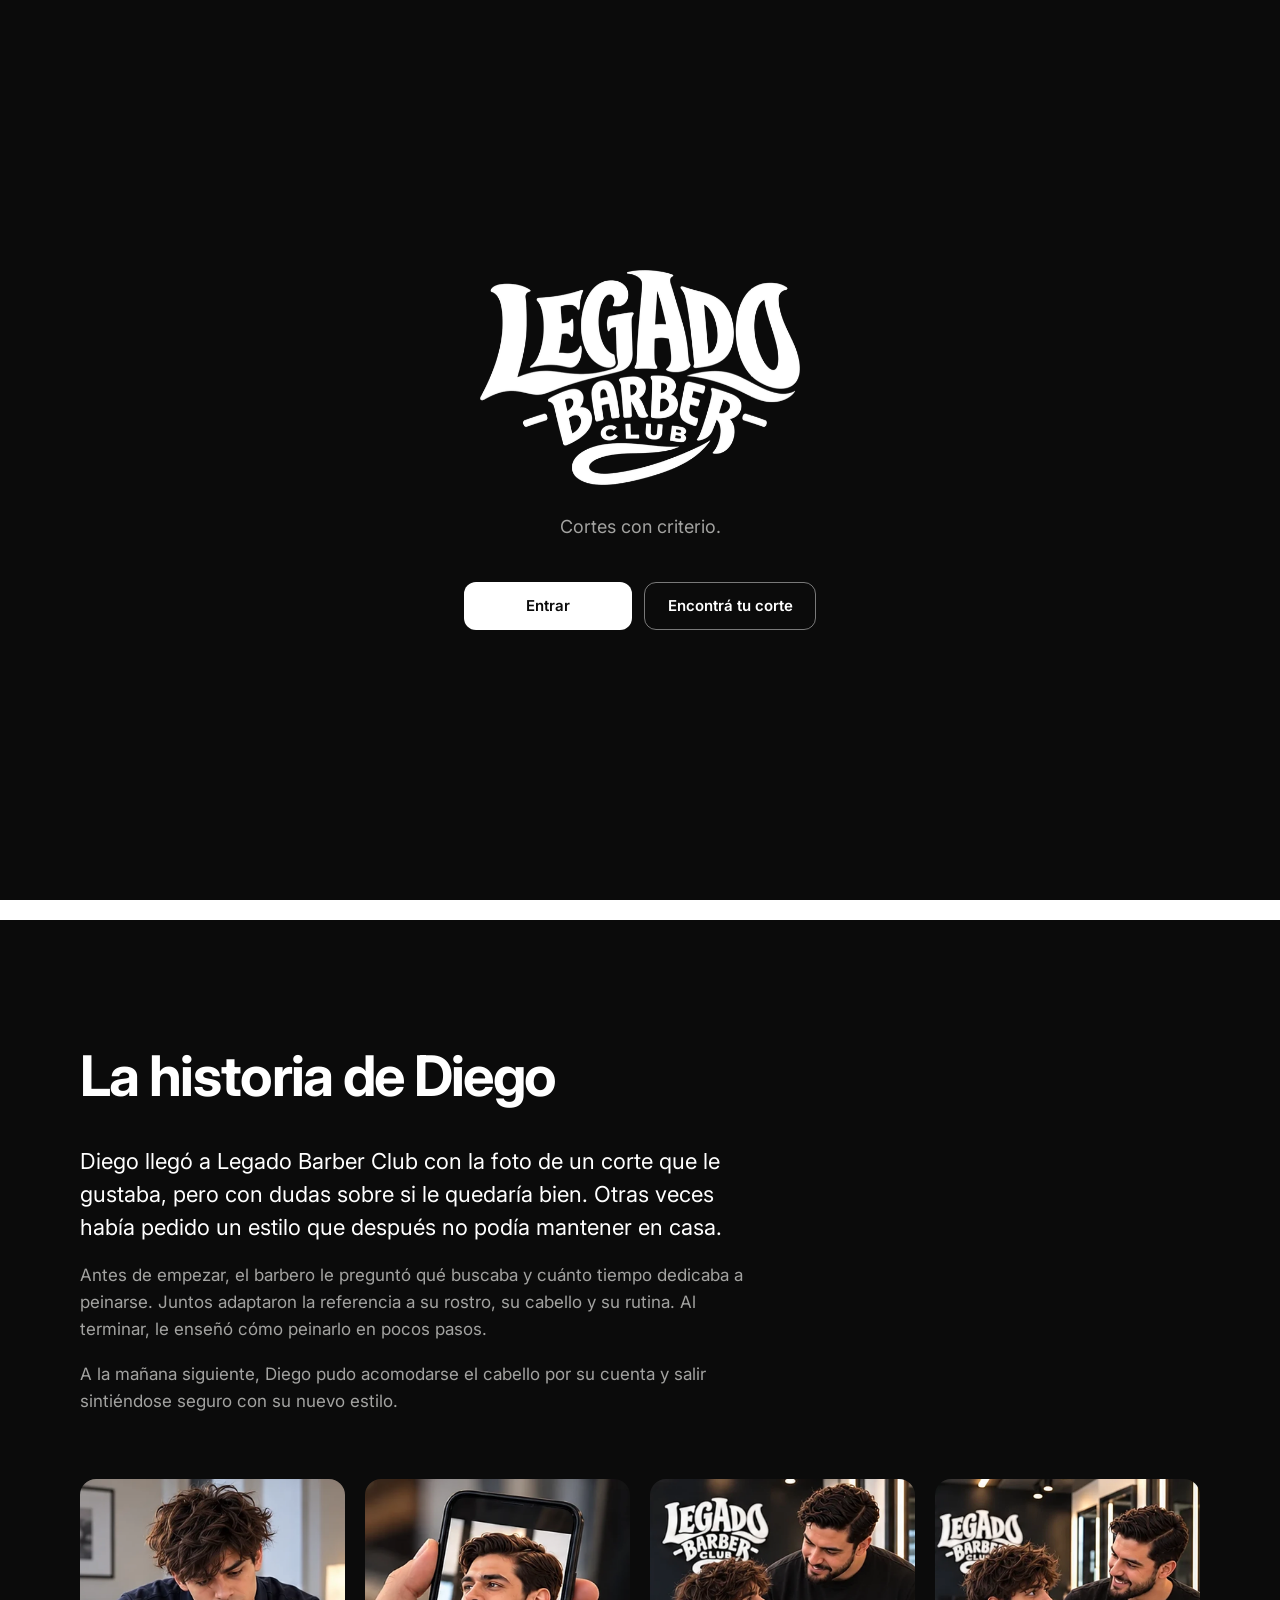
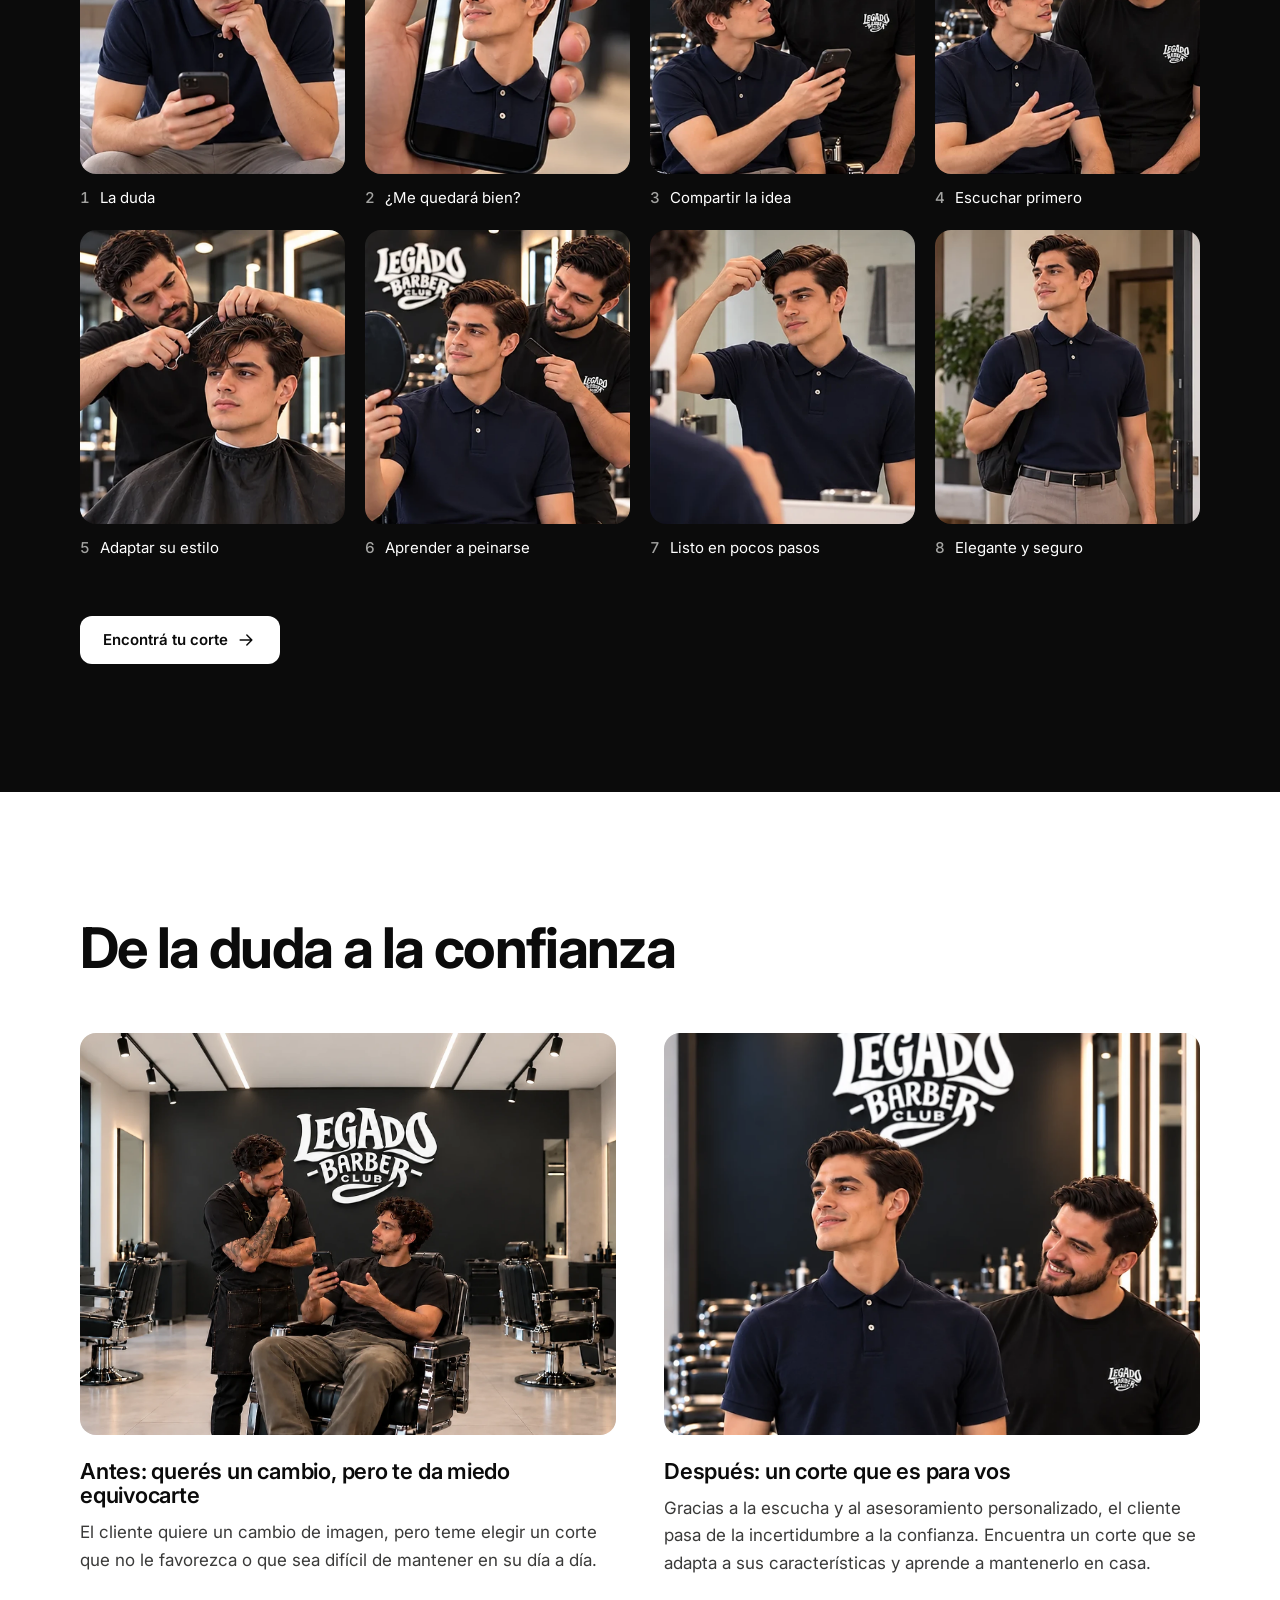
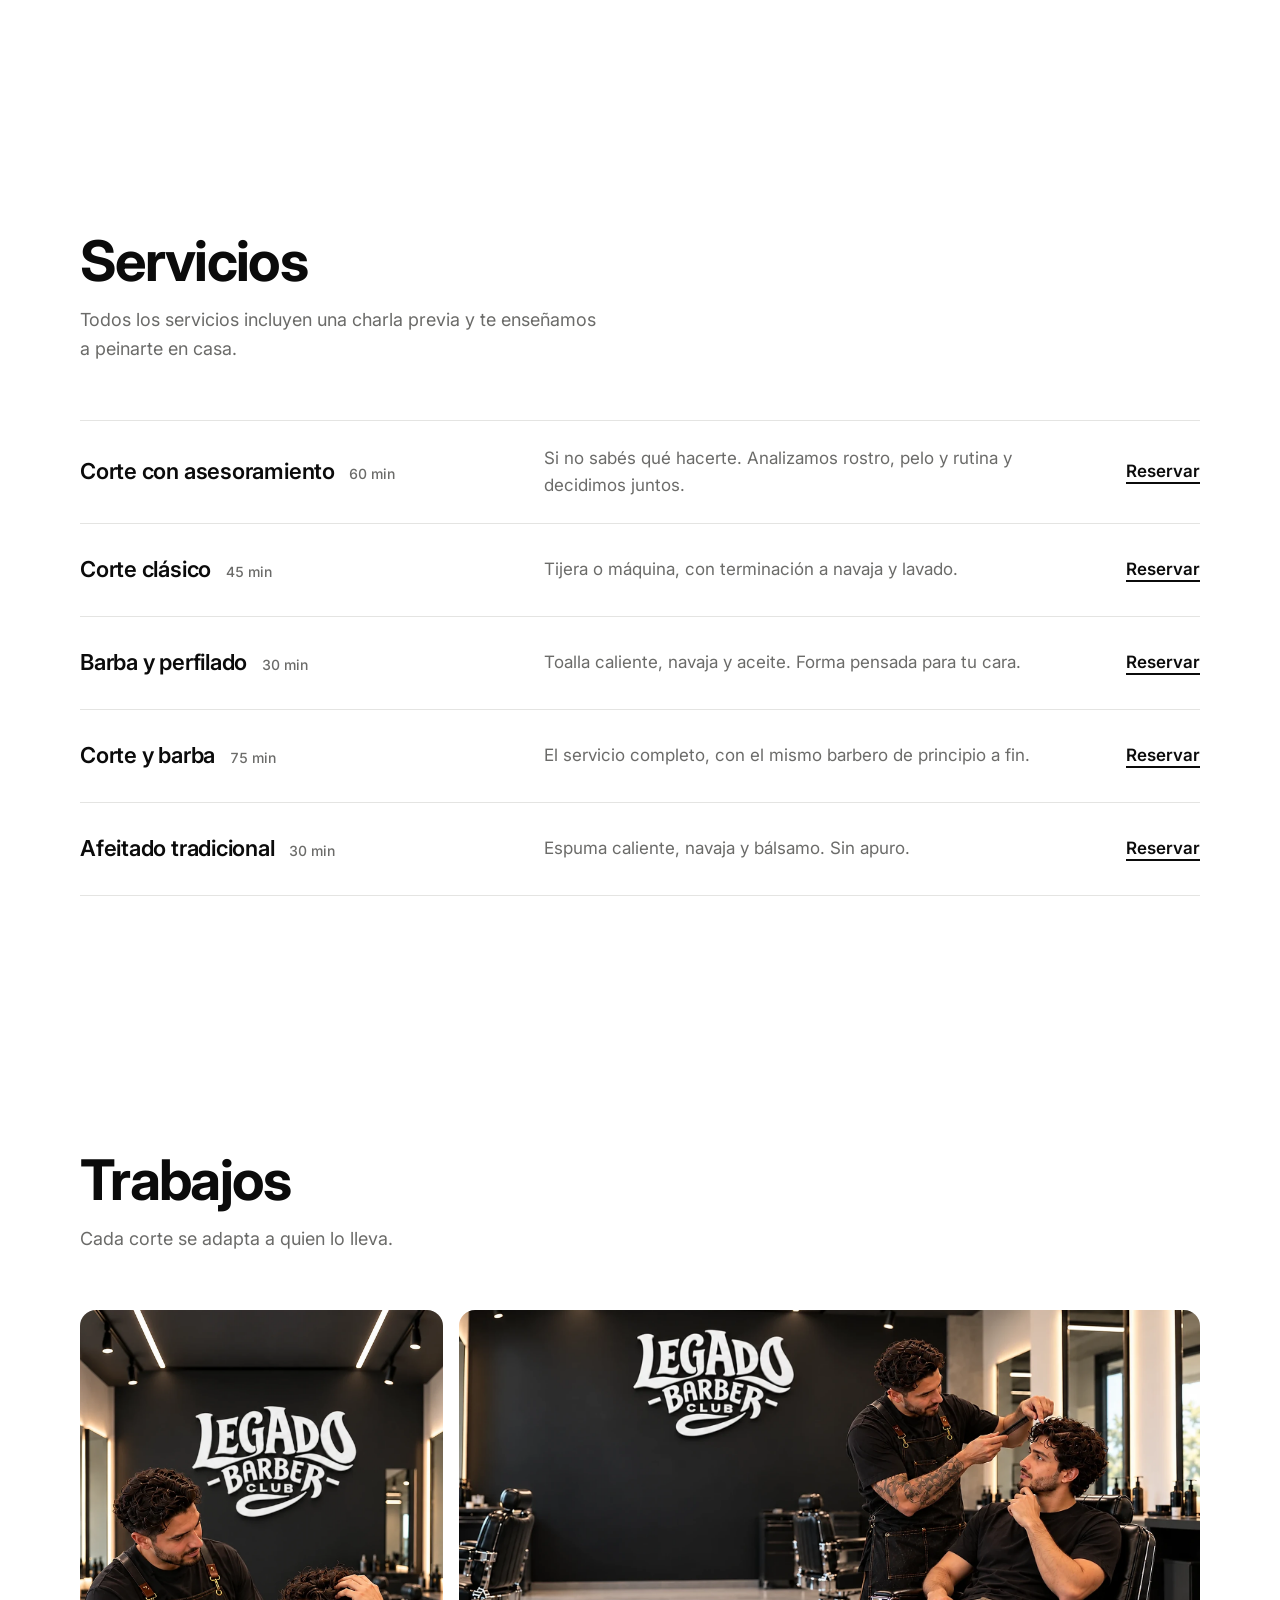
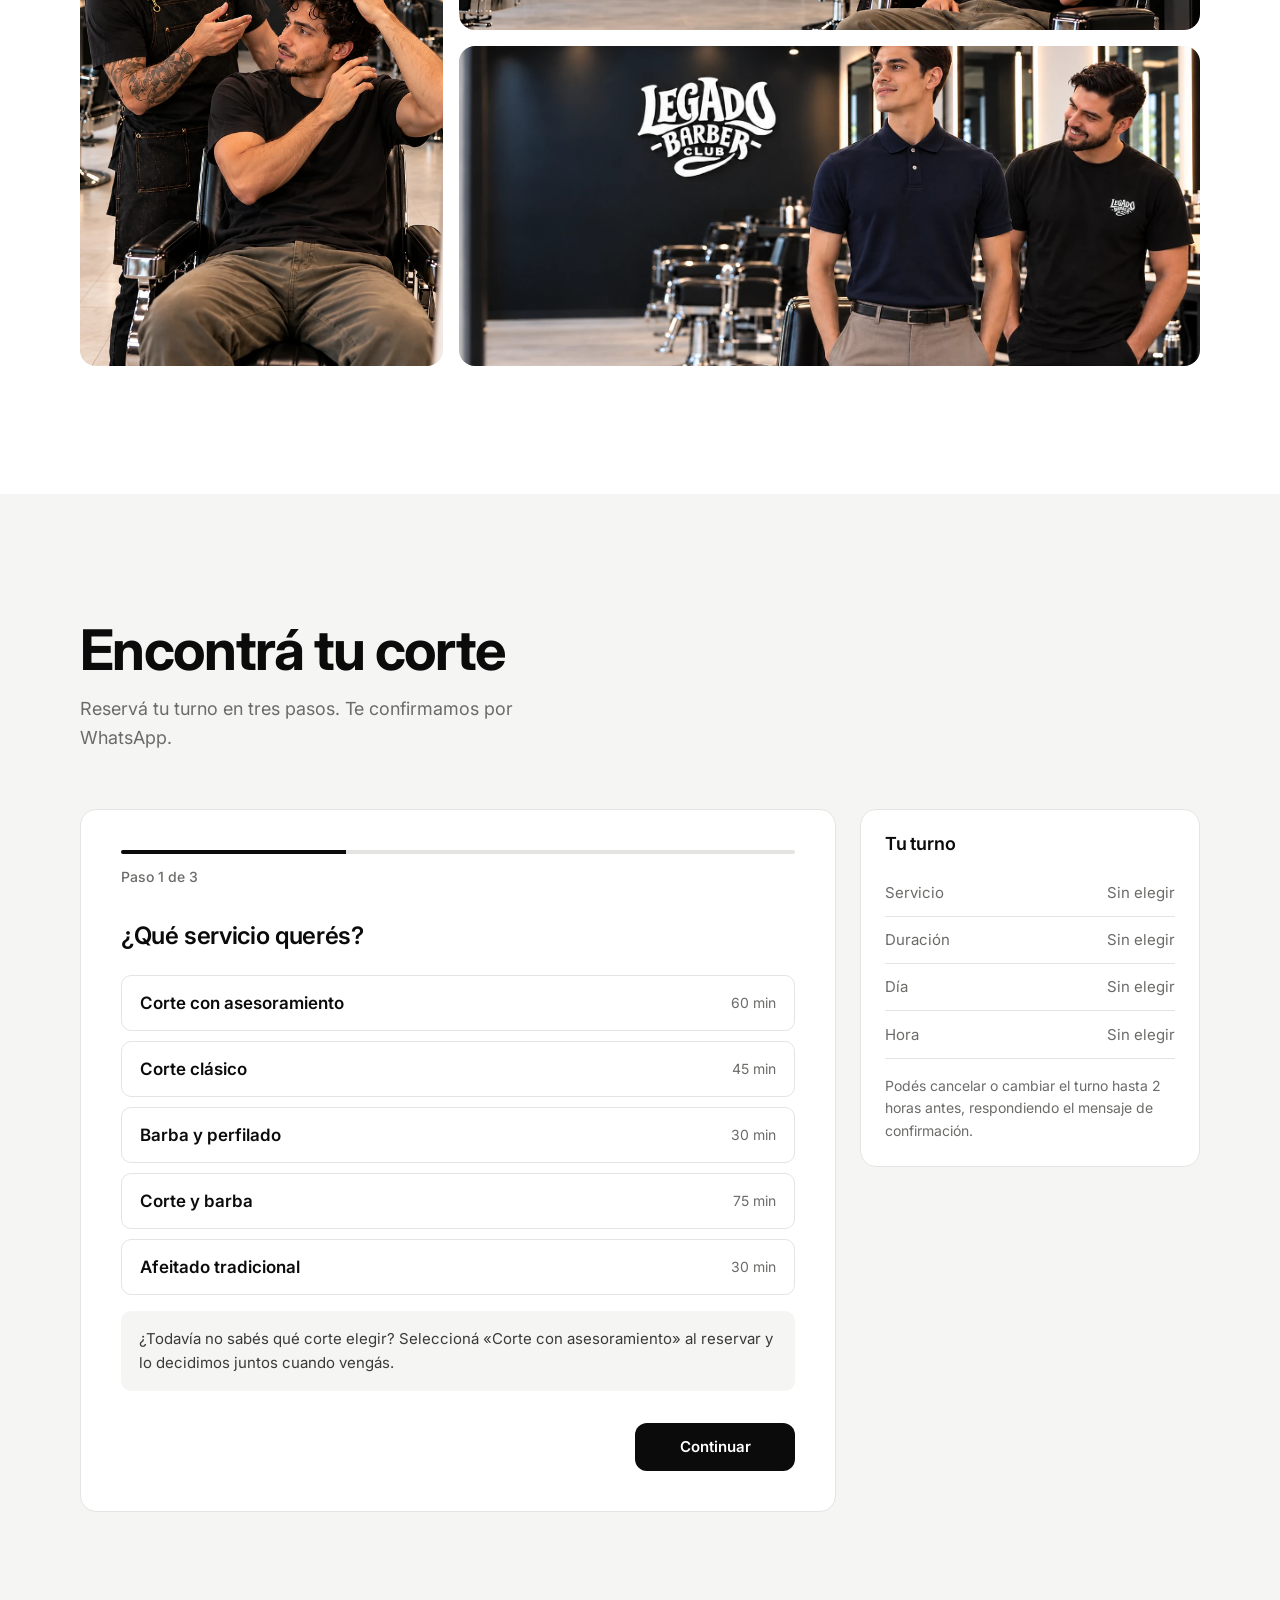
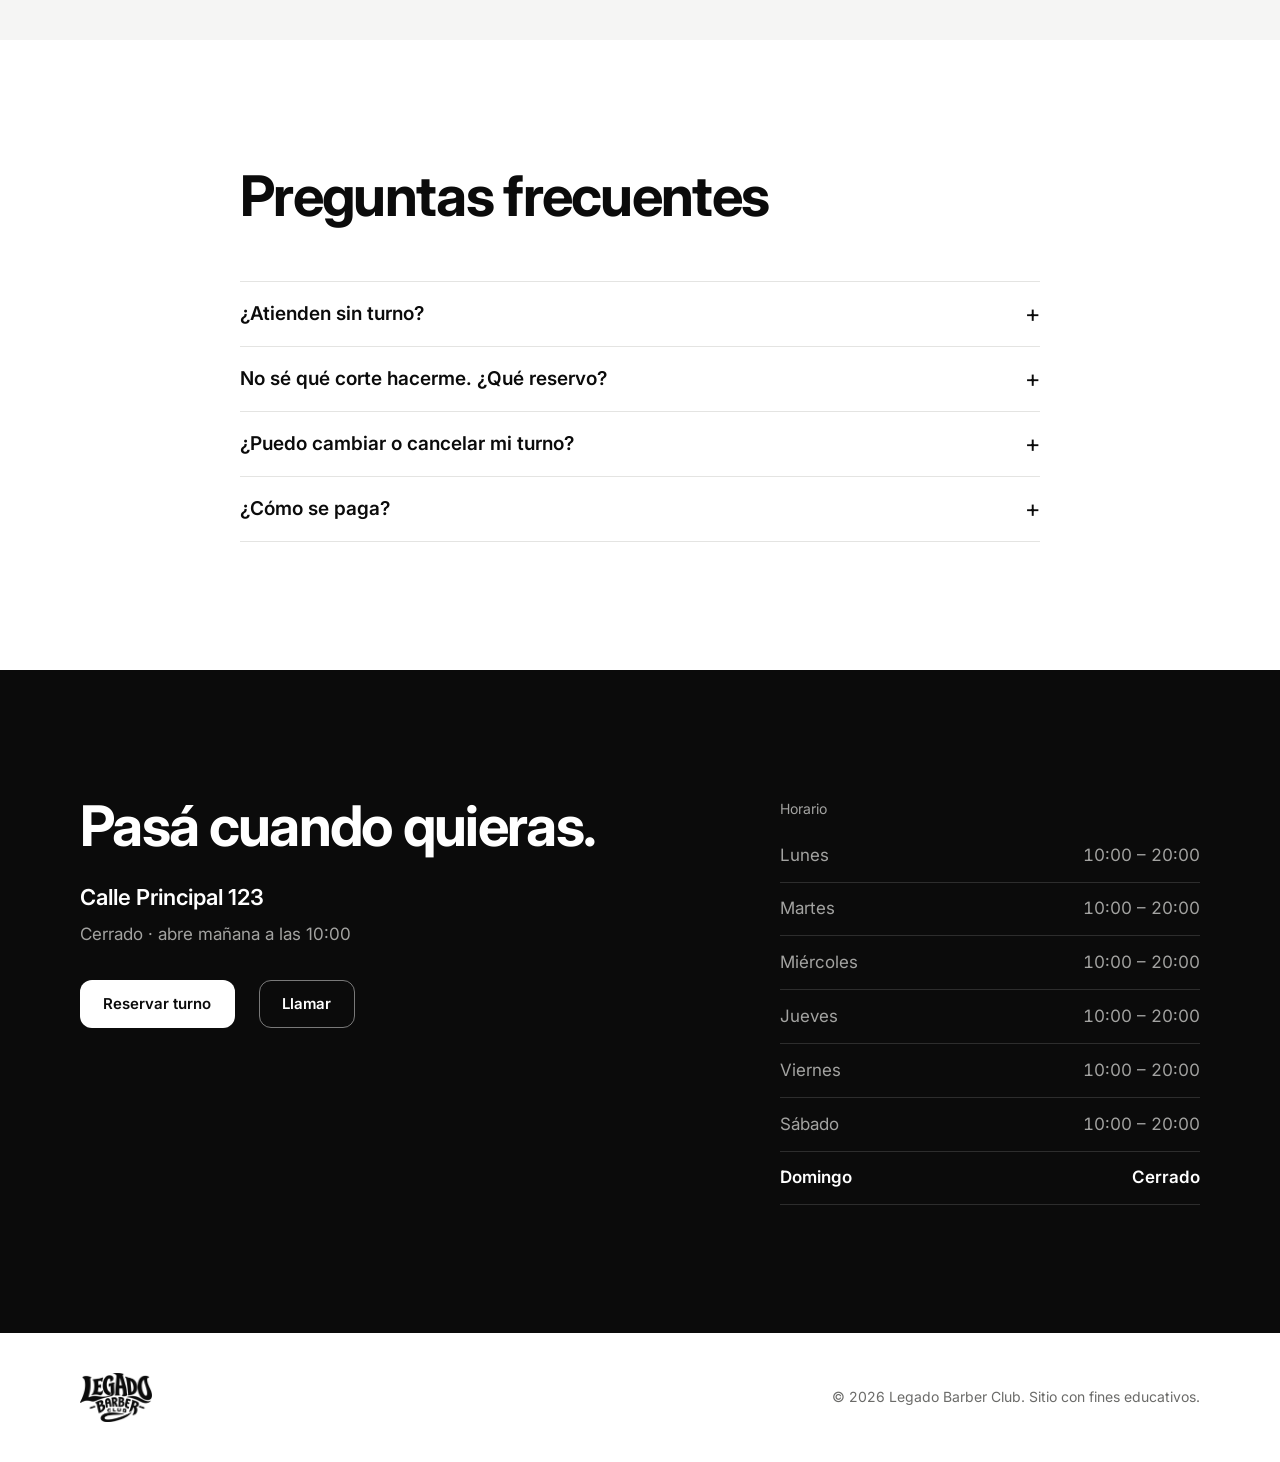
==== commit 81ba0b84: "Pulido: «60 min» sin cortes en el celular y sin anillo de foco automático en el ingreso Co-Authored-" ====
--- a/index.html
+++ b/index.html
@@ -11,7 +11,7 @@
   <link rel="preconnect" href="https://fonts.googleapis.com">
   <link rel="preconnect" href="https://fonts.gstatic.com" crossorigin>
   <link rel="stylesheet" href="https://fonts.googleapis.com/css2?family=Inter:wght@400;500;600;700&display=swap">
-  <link rel="stylesheet" href="styles.css?v=web3">
+  <link rel="stylesheet" href="styles.css?v=web5">
 </head>
 <body>
   <!-- Íconos (un solo set, trazo 1.75) -->
@@ -312,6 +312,6 @@
     <a href="#ubicacion" data-tab="ubicacion"><svg class="ico"><use href="#i-ubicacion"/></svg>Ubicación</a>
   </nav>
 
-  <script src="script.js?v=web3"></script>
+  <script src="script.js?v=web5"></script>
 </body>
 </html>
--- a/styles.css
+++ b/styles.css
@@ -189,7 +189,7 @@
 .opcion input:focus-visible + span { outline: 2px solid var(--negro); outline-offset: 2px; }
 .opcion input:disabled + span { background: var(--gris-50); border-color: var(--gris-50); color: var(--gris-500); cursor: not-allowed; }
 .opcion strong { font-weight: 600; }
-.opcion small { font-size: .875rem; color: var(--gris-500); }
+.opcion small { font-size: .875rem; color: var(--gris-500); white-space: nowrap; }
 .opcion input:checked + span small { color: var(--gris-oscuro-texto); }
 .lista-opciones { display: grid; gap: .6rem; }
 .dias { display: grid; grid-template-columns: repeat(6, 1fr); gap: .5rem; }
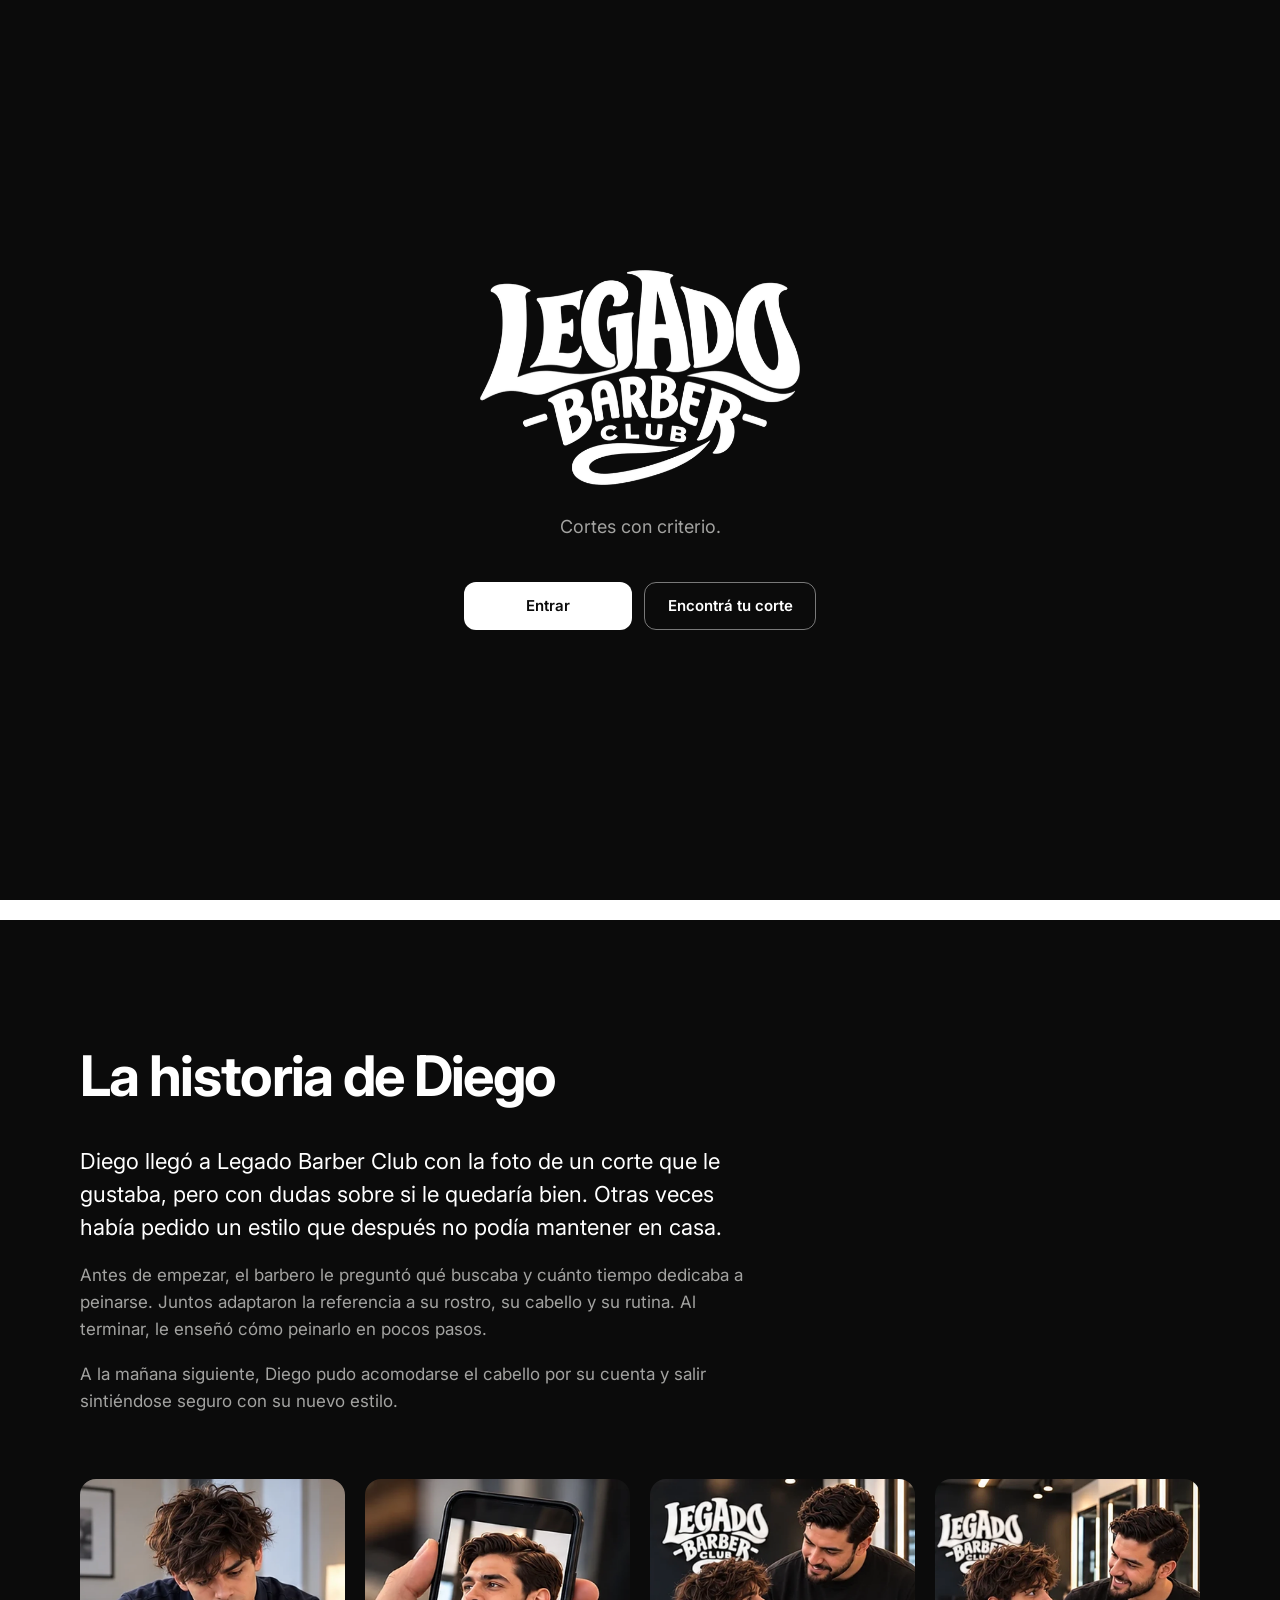
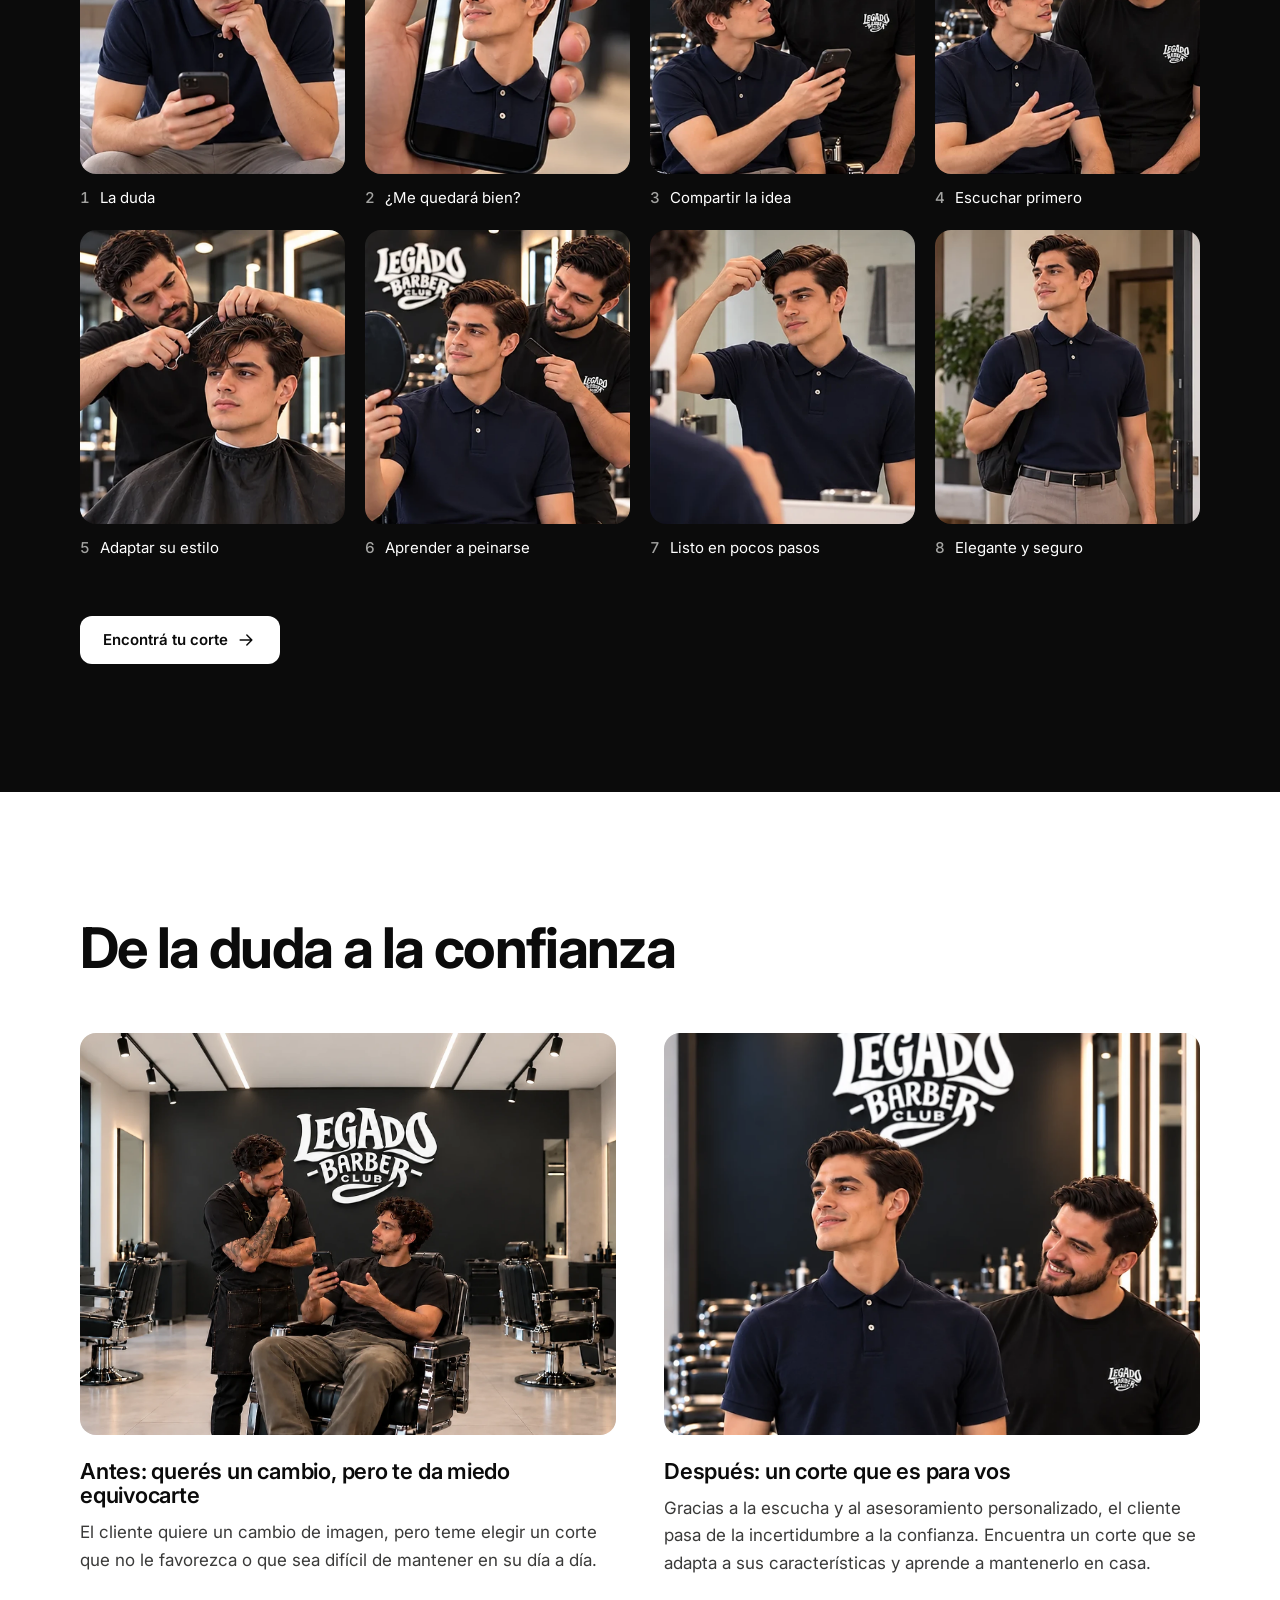
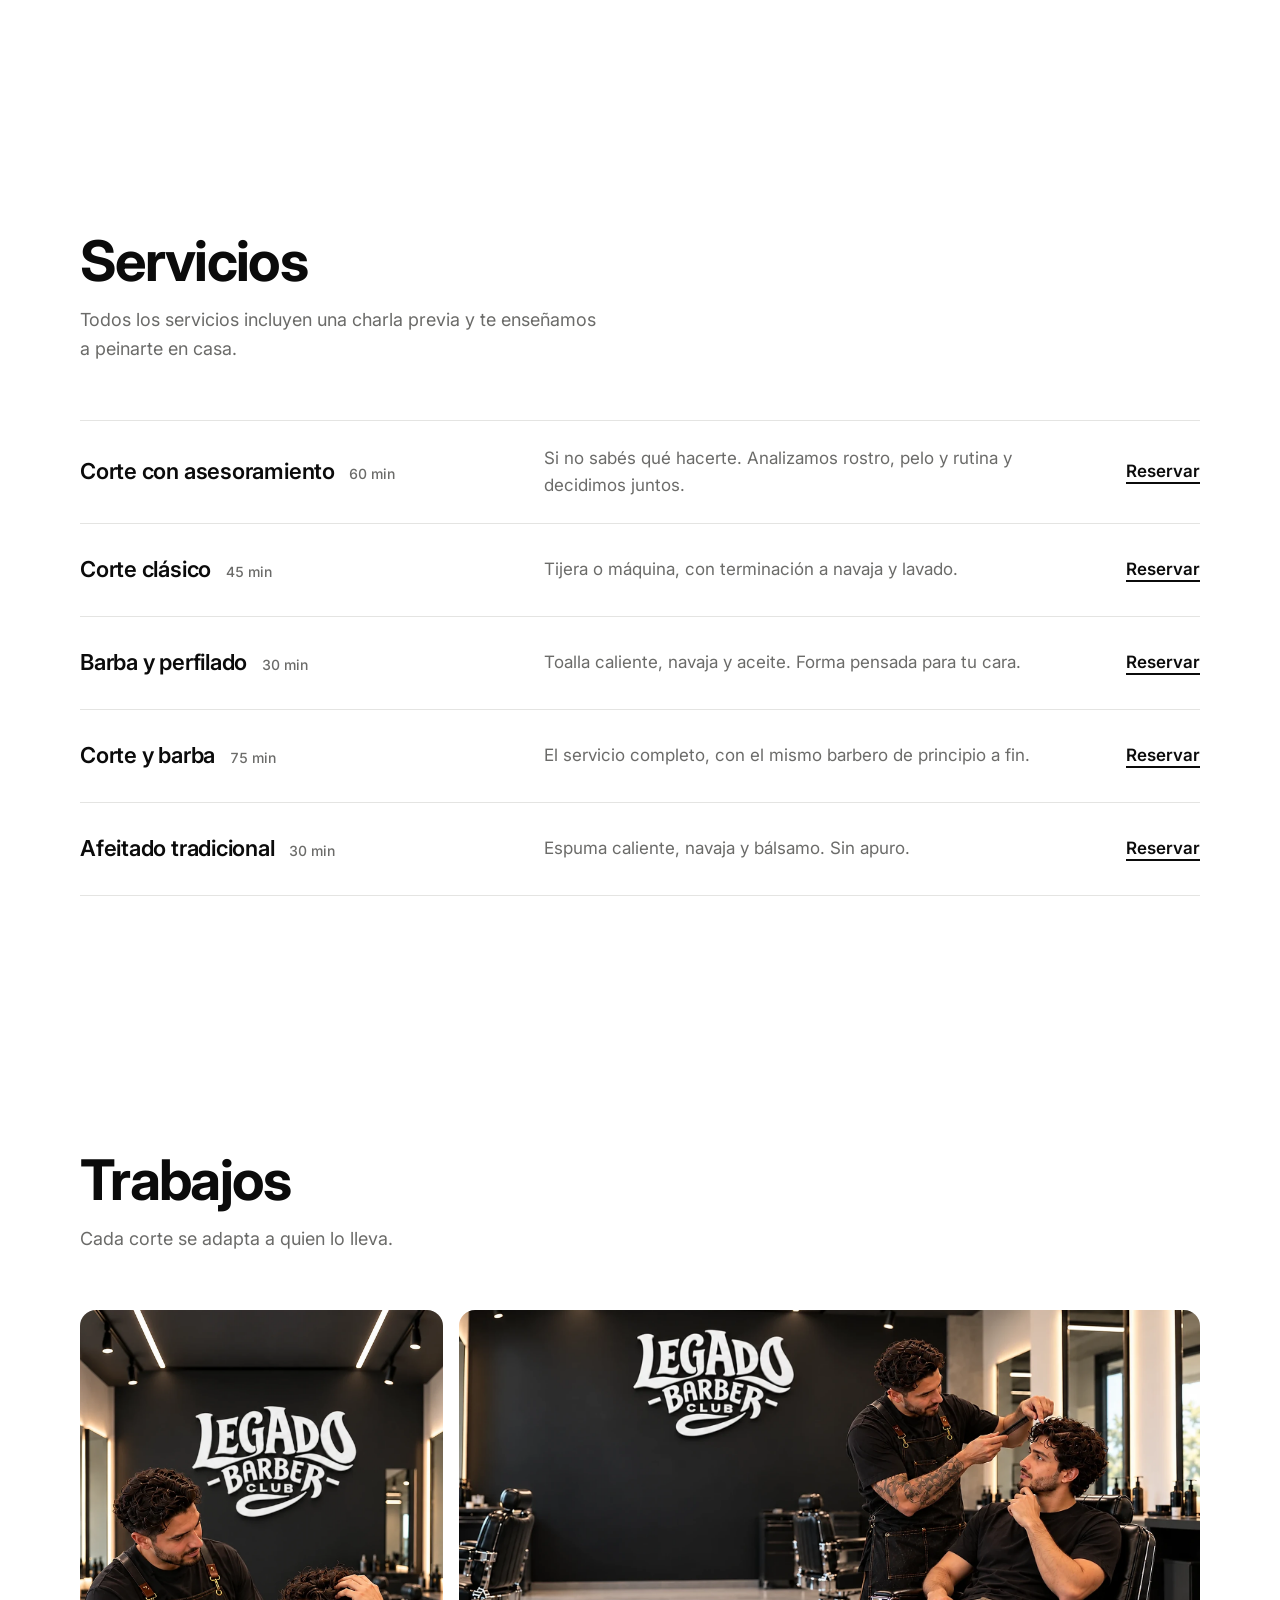
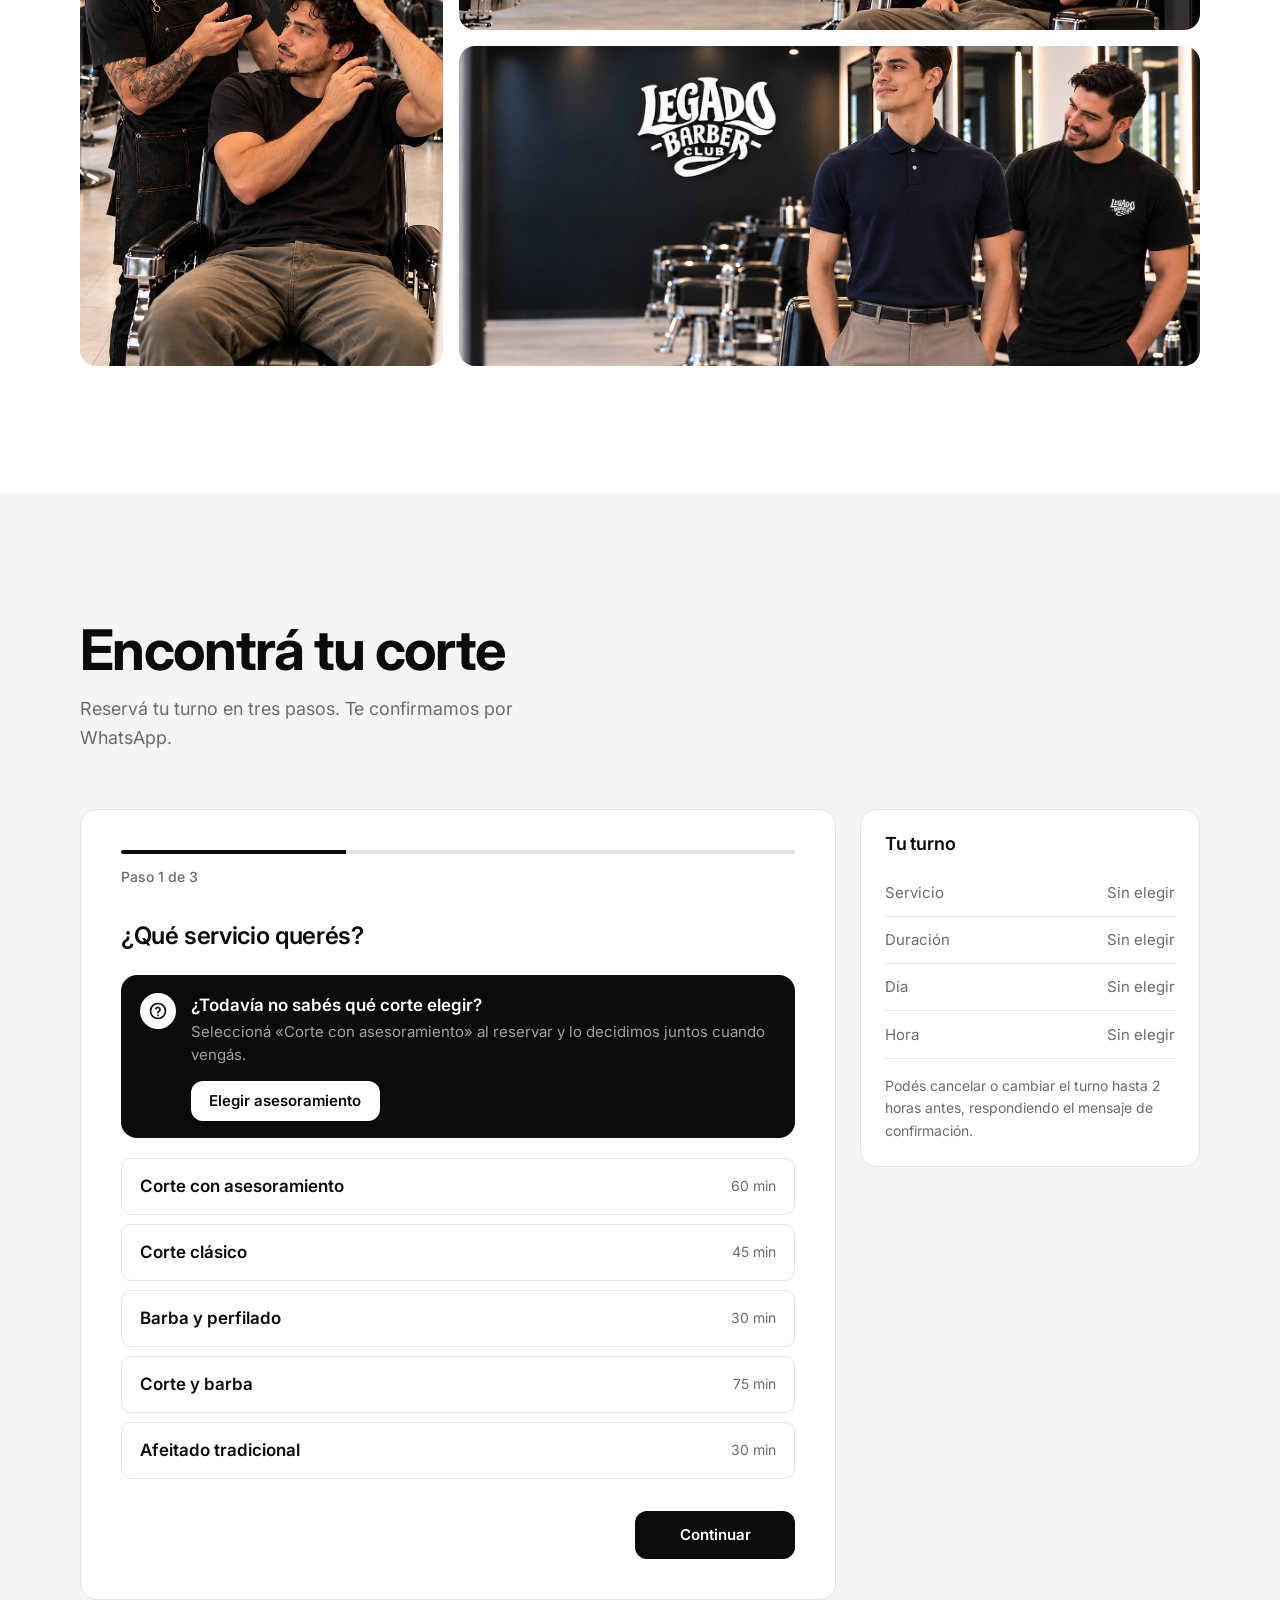
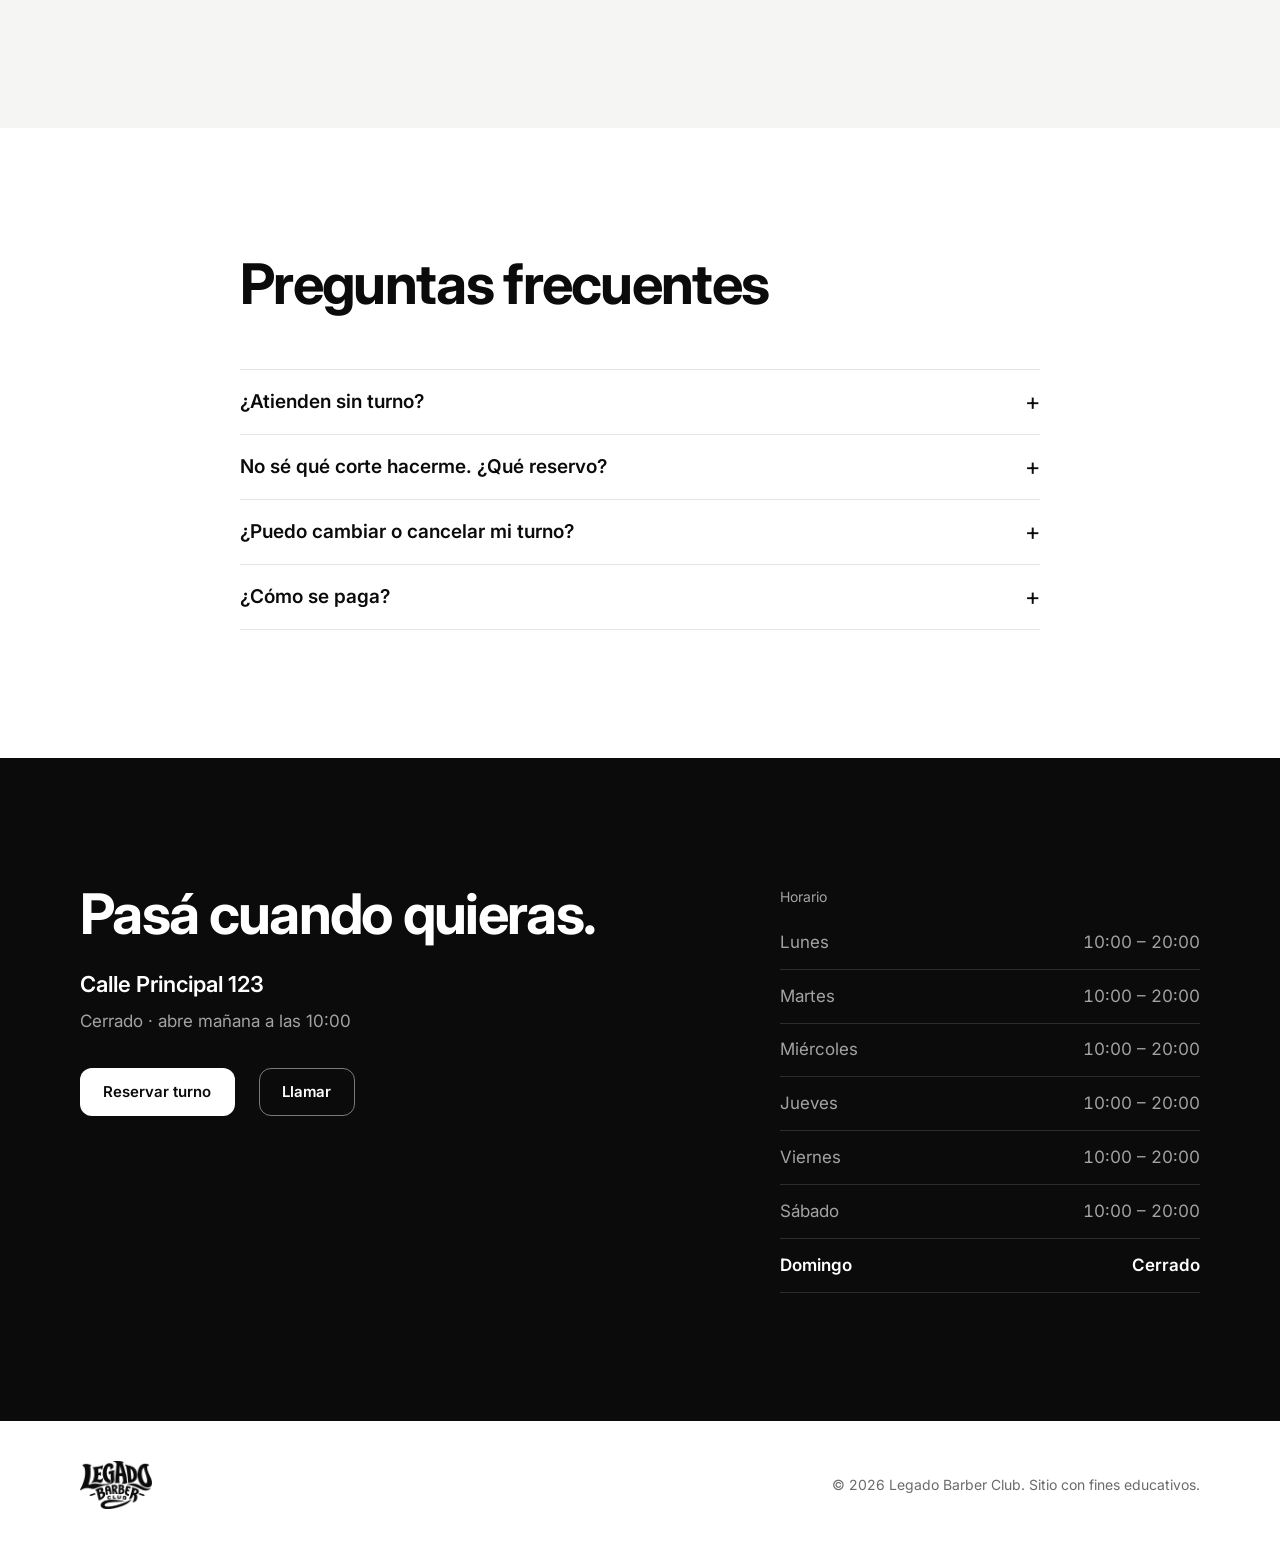
==== commit 8fd17736: "UX writing como aviso visual: recuadro con ícono, botón para elegir el asesoramiento y confirmación " ====
--- a/index.html
+++ b/index.html
@@ -11,7 +11,7 @@
   <link rel="preconnect" href="https://fonts.googleapis.com">
   <link rel="preconnect" href="https://fonts.gstatic.com" crossorigin>
   <link rel="stylesheet" href="https://fonts.googleapis.com/css2?family=Inter:wght@400;500;600;700&display=swap">
-  <link rel="stylesheet" href="styles.css?v=web5">
+  <link rel="stylesheet" href="styles.css?v=web6">
 </head>
 <body>
   <!-- Íconos (un solo set, trazo 1.75) -->
@@ -23,6 +23,7 @@
     <symbol id="i-flecha" viewBox="0 0 24 24"><path d="M5 12h14M13 6l6 6-6 6"/></symbol>
     <symbol id="i-volver" viewBox="0 0 24 24"><path d="M19 12H5M11 6l-6 6 6 6"/></symbol>
     <symbol id="i-check" viewBox="0 0 24 24"><path d="m5 12.5 4.5 4.5L19 7.5"/></symbol>
+    <symbol id="i-pregunta" viewBox="0 0 24 24"><circle cx="12" cy="12" r="9"/><path d="M9.5 9.3a2.6 2.6 0 0 1 5 .9c0 1.7-2.5 2.3-2.5 3.8M12 17.2v.1"/></symbol>
   </svg>
 
   <!-- Pantalla de ingreso: se muestra una vez por sesión (script.js) -->
@@ -184,8 +185,23 @@
             <!-- Paso 1 -->
             <fieldset class="paso" data-paso="1">
               <legend>¿Qué servicio querés?</legend>
+              <!-- UX writing: aviso que orienta antes de elegir -->
+              <div class="aviso" id="ayuda-servicio" role="note">
+                <span class="aviso-icono"><svg class="ico"><use href="#i-pregunta"/></svg></span>
+                <div class="aviso-texto">
+                  <p class="aviso-titulo">¿Todavía no sabés qué corte elegir?</p>
+                  <p>Seleccioná «Corte con asesoramiento» al reservar y lo decidimos juntos cuando vengás.</p>
+                  <button type="button" class="btn btn-claro btn-chico" id="elegir-asesoramiento">Elegir asesoramiento</button>
+                </div>
+              </div>
+              <div class="aviso aviso-listo" id="ayuda-lista" role="status" hidden>
+                <span class="aviso-icono"><svg class="ico"><use href="#i-check"/></svg></span>
+                <div class="aviso-texto">
+                  <p class="aviso-titulo">Listo, lo decidimos juntos.</p>
+                  <p>Cuando vengás, charlamos antes de cortar y elegimos el corte que mejor te queda.</p>
+                </div>
+              </div>
               <div class="lista-opciones" id="opciones-servicio"></div>
-              <p class="ayuda" id="ayuda-servicio">¿Todavía no sabés qué corte elegir? Seleccioná «Corte con asesoramiento» al reservar y lo decidimos juntos cuando vengás.</p>
               <p class="error" data-error="servicio" hidden>Elegí un servicio para seguir. Si tenés dudas, seleccioná «Corte con asesoramiento».</p>
             </fieldset>
 
@@ -312,6 +328,6 @@
     <a href="#ubicacion" data-tab="ubicacion"><svg class="ico"><use href="#i-ubicacion"/></svg>Ubicación</a>
   </nav>
 
-  <script src="script.js?v=web5"></script>
+  <script src="script.js?v=web6"></script>
 </body>
 </html>
--- a/styles.css
+++ b/styles.css
@@ -210,7 +210,20 @@
 .campo textarea { resize: vertical; min-height: 96px; }
 .campo input:focus, .campo textarea:focus { outline: none; border-color: var(--negro); box-shadow: 0 0 0 3px rgba(11, 11, 11, .1); }
 .campo input[aria-invalid="true"] { border-color: var(--error); }
-.ayuda { margin-top: 1rem; padding: 1rem 1.1rem; border-radius: var(--r-sm); background: var(--gris-50); font-size: .9375rem; color: var(--gris-700); }
+/* UX writing: aviso */
+.aviso {
+  display: flex; gap: .9rem; align-items: flex-start; margin-bottom: 1.25rem;
+  padding: 1.1rem 1.2rem; border-radius: var(--r-md); background: var(--negro); color: var(--blanco);
+}
+.aviso-icono { display: grid; place-items: center; flex: none; width: 36px; height: 36px; border-radius: 50%; background: var(--blanco); color: var(--negro); }
+.aviso-icono .ico { width: 20px; height: 20px; stroke-width: 2; }
+.aviso-texto { font-size: .9375rem; line-height: 1.5; color: var(--gris-oscuro-texto); }
+.aviso-titulo { font-size: 1.0625rem; font-weight: 600; color: var(--blanco); margin-bottom: .2rem; }
+.aviso .btn { margin-top: .9rem; }
+.aviso-listo { background: var(--gris-50); color: var(--negro); border: 1.5px solid var(--negro); }
+.aviso-listo .aviso-icono { background: var(--negro); color: var(--blanco); }
+.aviso-listo .aviso-titulo { color: var(--negro); }
+.aviso-listo .aviso-texto { color: var(--gris-700); }
 .error { margin-top: .6rem; font-size: .875rem; font-weight: 500; color: var(--error); }
 .campo .error { margin-top: 0; }
 .navegacion { display: flex; gap: .75rem; margin-top: 2rem; }
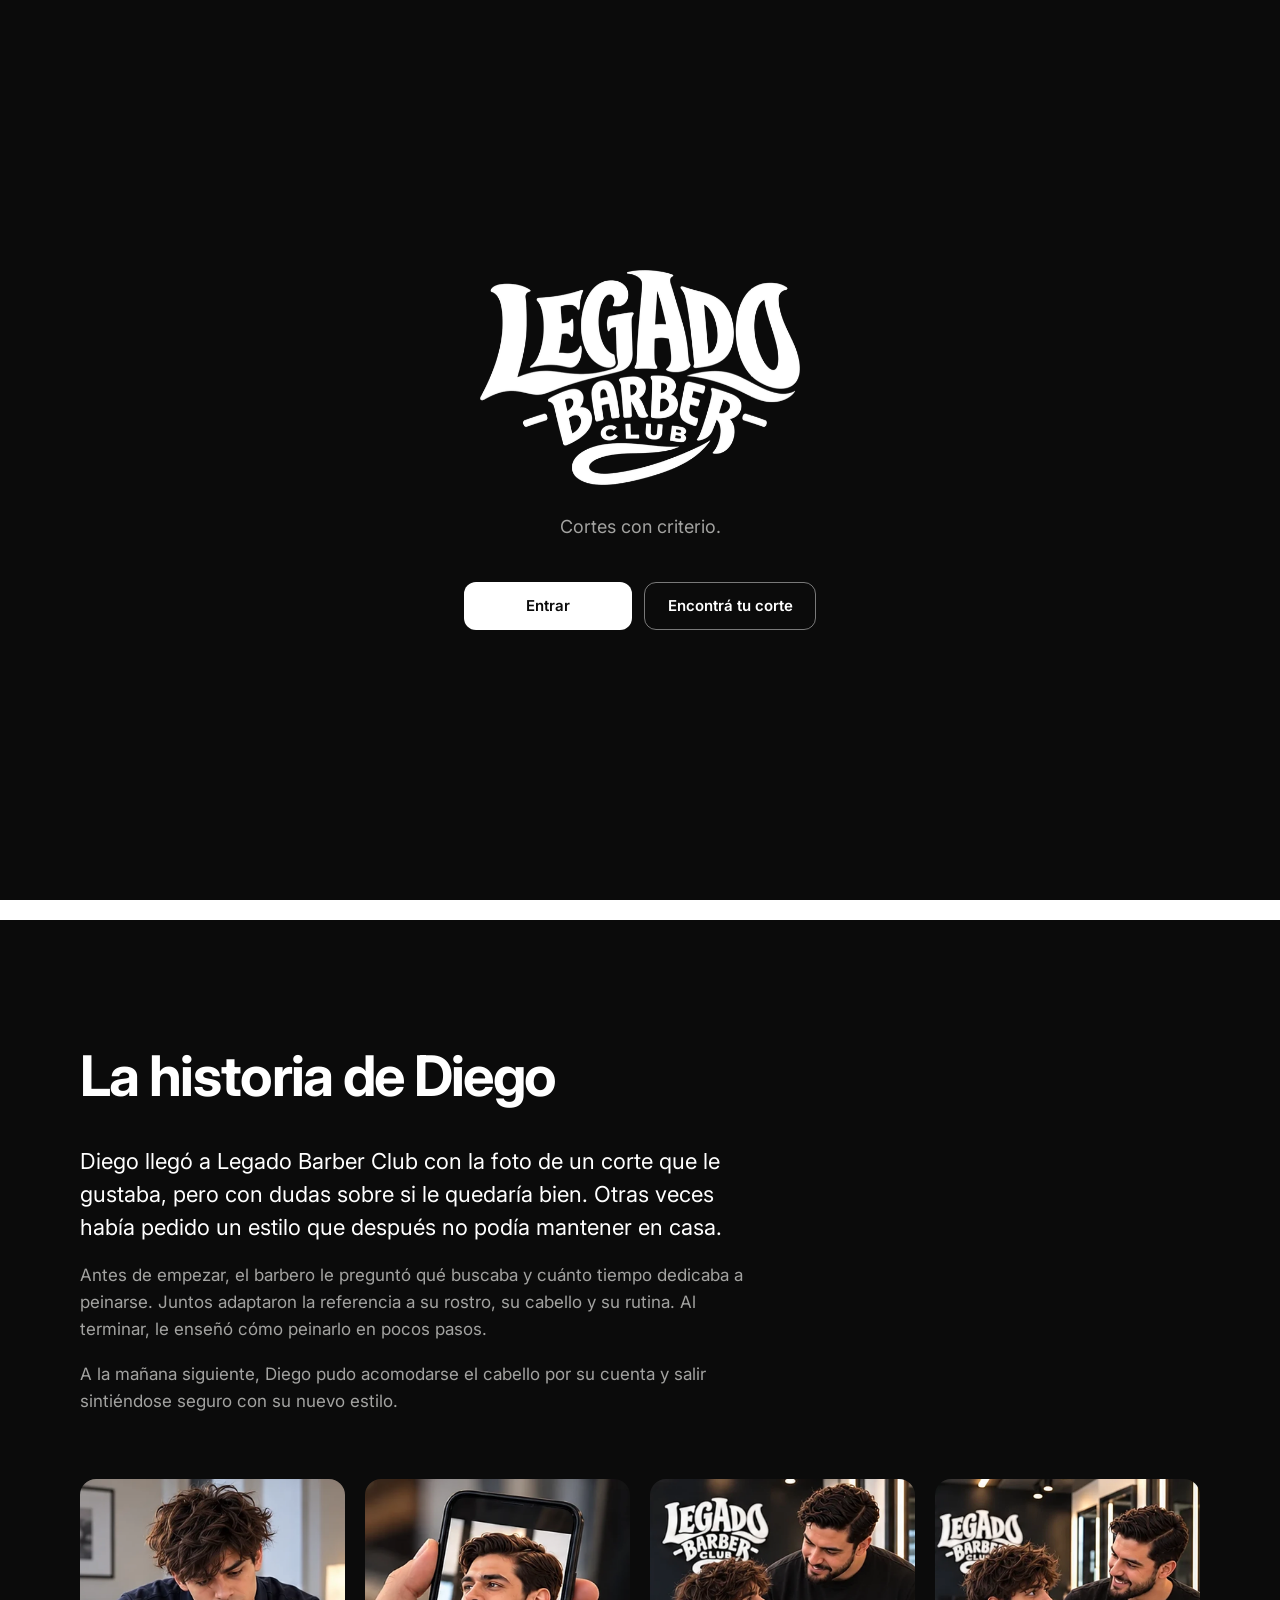
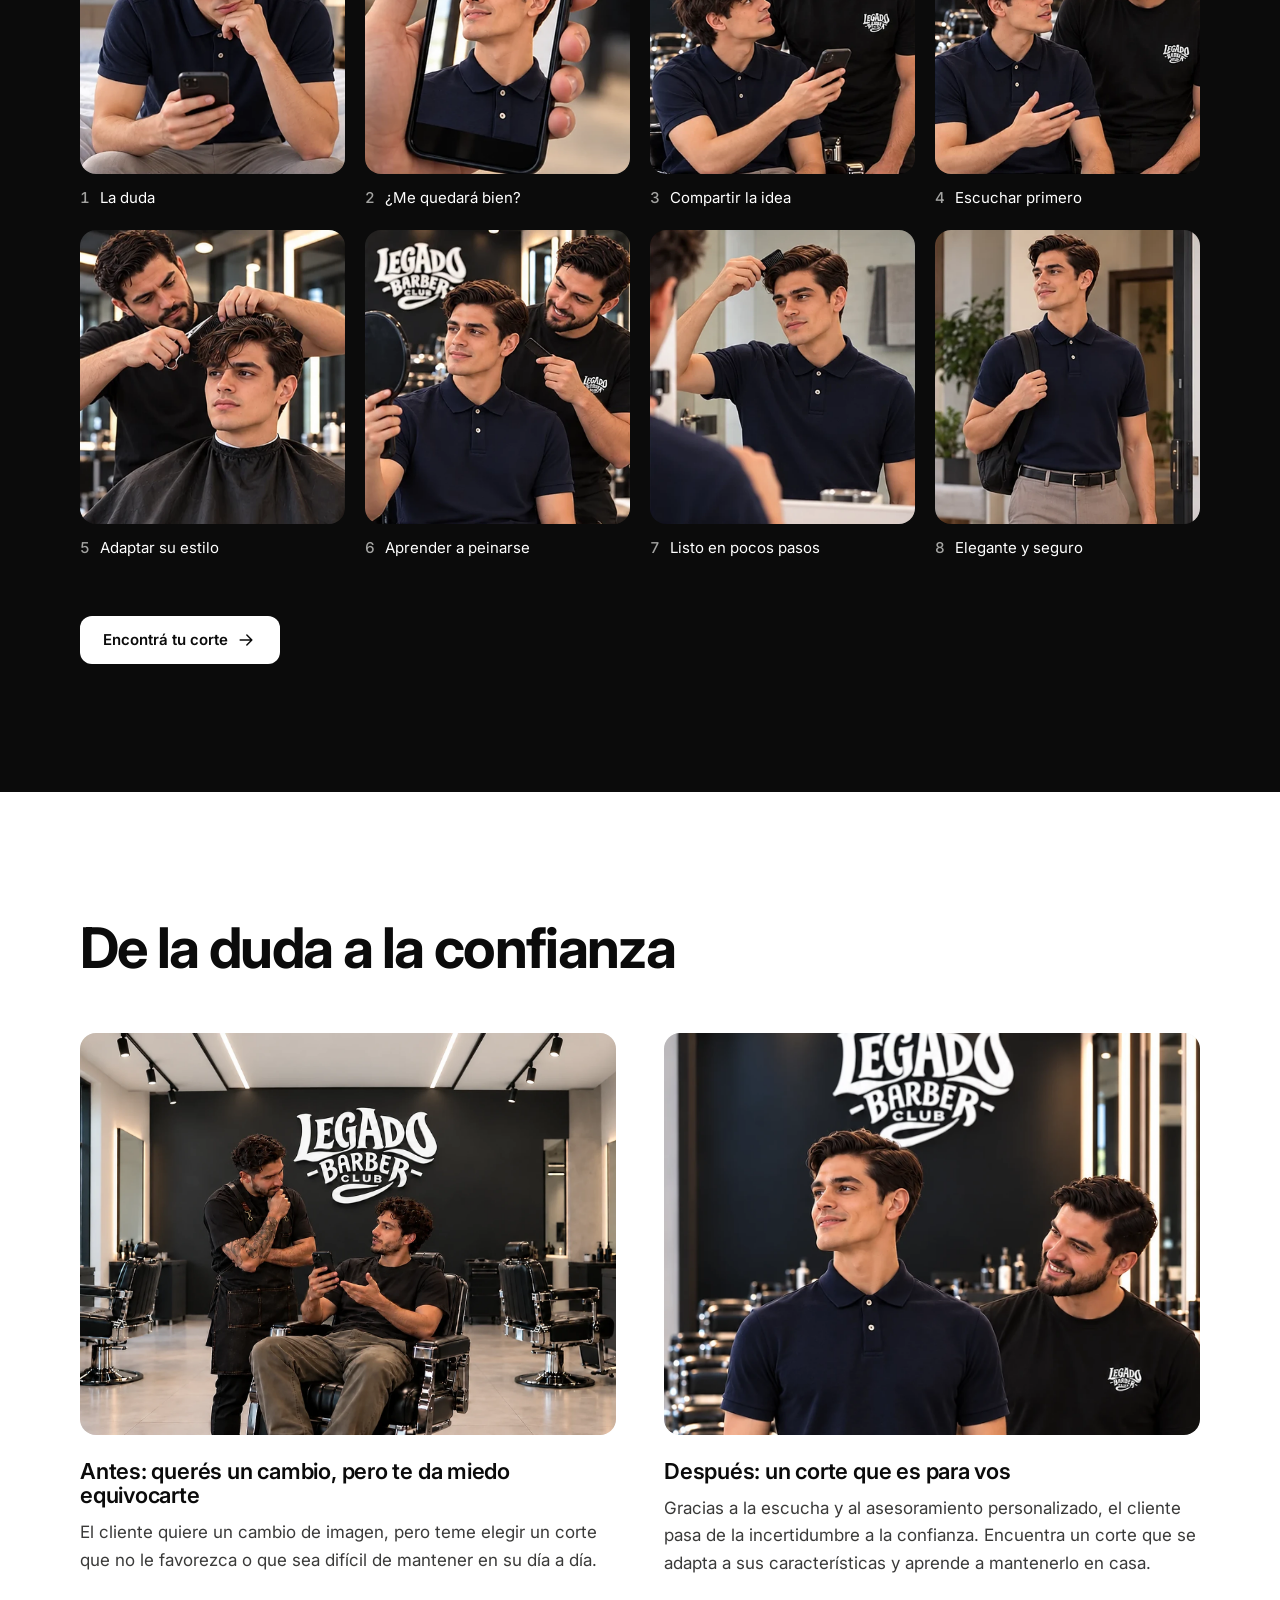
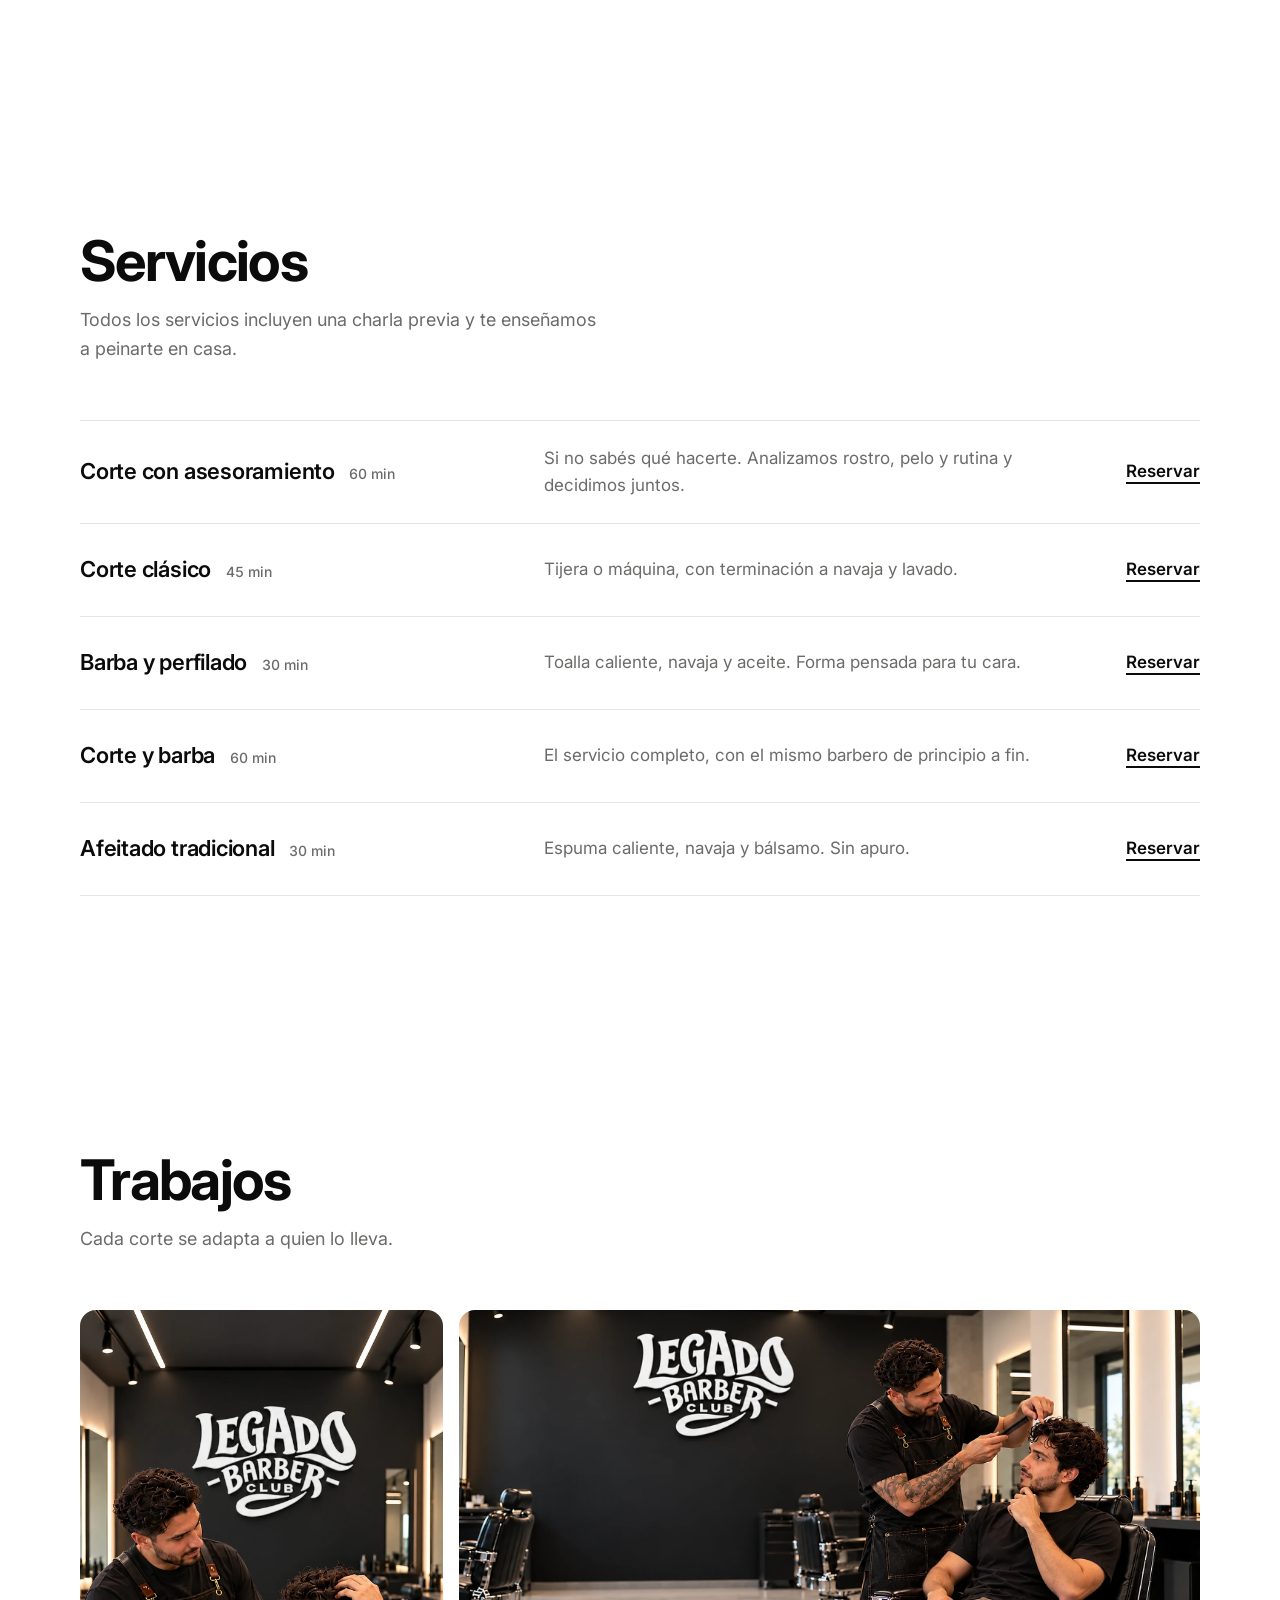
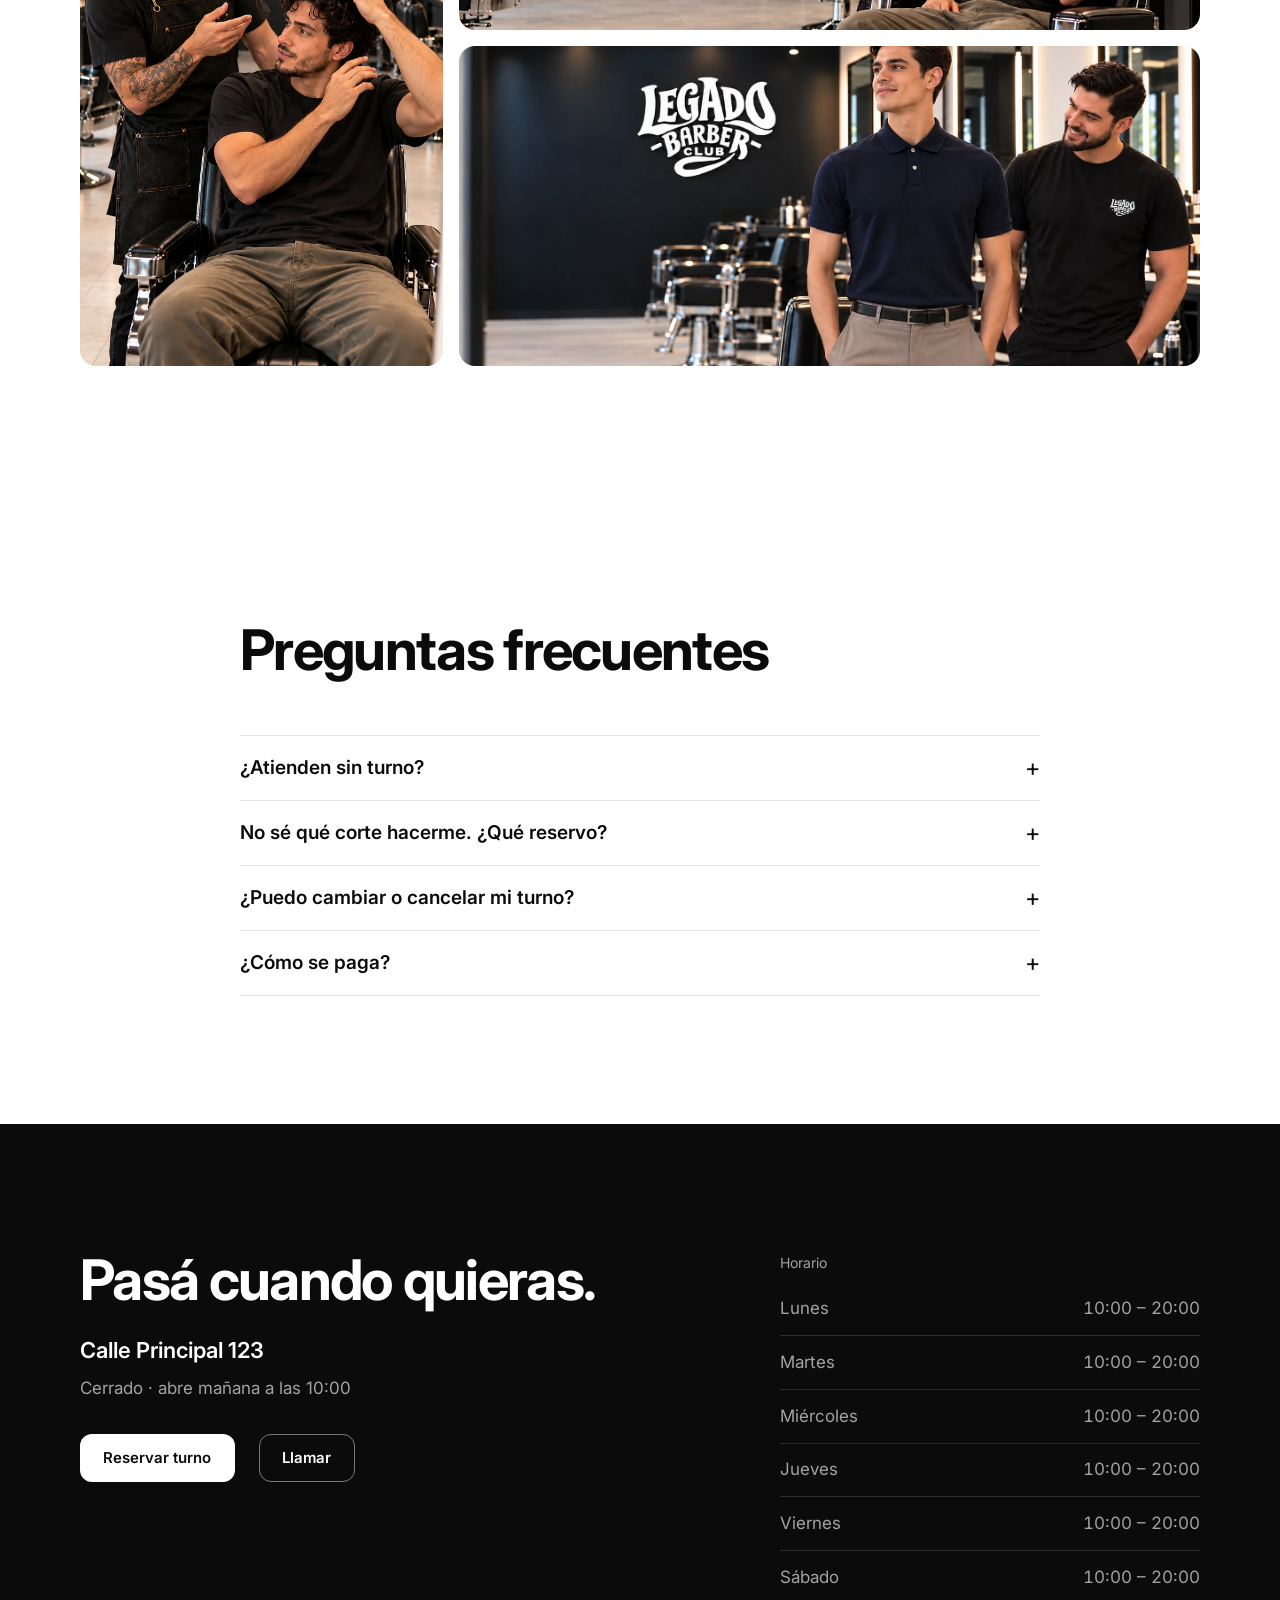
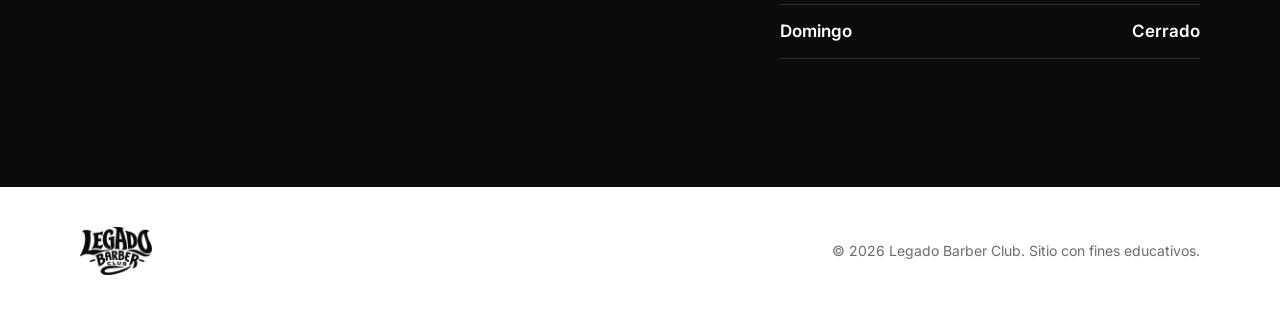
==== commit 90ed15aa: "Reserva en página propia (reservar.html) y horas por franjas de una hora - «Encontrá tu corte» y tod" ====
--- a/index.html
+++ b/index.html
@@ -11,7 +11,7 @@
   <link rel="preconnect" href="https://fonts.googleapis.com">
   <link rel="preconnect" href="https://fonts.gstatic.com" crossorigin>
   <link rel="stylesheet" href="https://fonts.googleapis.com/css2?family=Inter:wght@400;500;600;700&display=swap">
-  <link rel="stylesheet" href="styles.css?v=web6">
+  <link rel="stylesheet" href="styles.css?v=web10">
 </head>
 <body>
   <!-- Íconos (un solo set, trazo 1.75) -->
@@ -33,7 +33,7 @@
       <p class="ingreso-frase">Cortes con criterio.</p>
       <div class="ingreso-acciones">
         <button type="button" class="btn btn-claro" id="entrar">Entrar</button>
-        <a class="btn btn-borde-claro" href="#reservar" id="entrar-reservar">Encontrá tu corte</a>
+        <a class="btn btn-borde-claro" href="reservar.html" id="entrar-reservar">Encontrá tu corte</a>
       </div>
     </div>
   </div>
@@ -53,7 +53,7 @@
         </ul>
       </nav>
       <span class="estado" data-estado>Horario</span>
-      <a class="btn btn-claro btn-chico" href="#reservar">Reservar</a>
+      <a class="btn btn-claro btn-chico" href="reservar.html">Reservar</a>
     </div>
   </header>
 
@@ -64,12 +64,12 @@
         <h1>No todos los cortes favorecen a todos por igual.</h1>
         <p class="bajada">Tu tipo de rostro, tu cabello y hasta el tiempo que dedicás a peinarte importan. Por eso, antes de cortar, te escuchamos, analizamos qué te puede favorecer y te asesoramos.</p>
         <div class="acciones">
-          <a class="btn btn-oscuro" href="#reservar">Encontrá tu corte <svg class="ico"><use href="#i-flecha"/></svg></a>
+          <a class="btn btn-oscuro" href="reservar.html">Encontrá tu corte <svg class="ico"><use href="#i-flecha"/></svg></a>
           <a class="enlace" href="#servicios">Ver servicios</a>
         </div>
         <dl class="datos-rapidos">
           <div><dt>Horario</dt><dd>Lunes a sábado, 10 a 20 h</dd></div>
-          <div><dt>Turnos</dt><dd>De 30 a 75 minutos</dd></div>
+          <div><dt>Turnos</dt><dd>Franjas de una hora</dd></div>
           <div><dt>Ahora</dt><dd data-estado-largo>—</dd></div>
         </dl>
       </div>
@@ -98,7 +98,7 @@
           <li><img src="img/historia/08.webp" alt="Diego sale seguro con su nuevo estilo" width="744" height="842" loading="lazy"><span><b>8</b> Elegante y seguro</span></li>
         </ol>
         <p class="deslizar">Deslizá para ver la historia</p>
-        <div class="acciones"><a class="btn btn-claro" href="#reservar">Encontrá tu corte <svg class="ico"><use href="#i-flecha"/></svg></a></div>
+        <div class="acciones"><a class="btn btn-claro" href="reservar.html">Encontrá tu corte <svg class="ico"><use href="#i-flecha"/></svg></a></div>
       </div>
     </section>
 
@@ -131,27 +131,27 @@
         <li>
           <div class="servicio-nombre"><h3>Corte con asesoramiento</h3><span class="duracion">60 min</span></div>
           <p>Si no sabés qué hacerte. Analizamos rostro, pelo y rutina y decidimos juntos.</p>
-          <a class="enlace" href="#reservar" data-servicio="Corte con asesoramiento">Reservar</a>
+          <a class="enlace" href="reservar.html?servicio=Corte%20con%20asesoramiento">Reservar</a>
         </li>
         <li>
           <div class="servicio-nombre"><h3>Corte clásico</h3><span class="duracion">45 min</span></div>
           <p>Tijera o máquina, con terminación a navaja y lavado.</p>
-          <a class="enlace" href="#reservar" data-servicio="Corte clásico">Reservar</a>
+          <a class="enlace" href="reservar.html?servicio=Corte%20cl%C3%A1sico">Reservar</a>
         </li>
         <li>
           <div class="servicio-nombre"><h3>Barba y perfilado</h3><span class="duracion">30 min</span></div>
           <p>Toalla caliente, navaja y aceite. Forma pensada para tu cara.</p>
-          <a class="enlace" href="#reservar" data-servicio="Barba y perfilado">Reservar</a>
-        </li>
-        <li>
-          <div class="servicio-nombre"><h3>Corte y barba</h3><span class="duracion">75 min</span></div>
+          <a class="enlace" href="reservar.html?servicio=Barba%20y%20perfilado">Reservar</a>
+        </li>
+        <li>
+          <div class="servicio-nombre"><h3>Corte y barba</h3><span class="duracion">60 min</span></div>
           <p>El servicio completo, con el mismo barbero de principio a fin.</p>
-          <a class="enlace" href="#reservar" data-servicio="Corte y barba">Reservar</a>
+          <a class="enlace" href="reservar.html?servicio=Corte%20y%20barba">Reservar</a>
         </li>
         <li>
           <div class="servicio-nombre"><h3>Afeitado tradicional</h3><span class="duracion">30 min</span></div>
           <p>Espuma caliente, navaja y bálsamo. Sin apuro.</p>
-          <a class="enlace" href="#reservar" data-servicio="Afeitado tradicional">Reservar</a>
+          <a class="enlace" href="reservar.html?servicio=Afeitado%20tradicional">Reservar</a>
         </li>
       </ul>
     </section>
@@ -166,99 +166,6 @@
         <figure class="g-alta"><img src="img/trabajo-consulta.webp" alt="El barbero conversa con un cliente antes de empezar el corte" width="1200" height="2132" loading="lazy"></figure>
         <figure class="g-ancha"><img src="img/trabajo-peinado.webp" alt="El barbero peina y ajusta un corte con rulos" width="2000" height="1126" loading="lazy"></figure>
         <figure class="g-ancha"><img src="img/resultado.webp" alt="Cliente sonriente con su corte nuevo en el salón" width="1672" height="941" loading="lazy"></figure>
-      </div>
-    </section>
-
-    <!-- Reserva -->
-    <section class="seccion-gris" id="reservar">
-      <div class="contenedor">
-        <div class="seccion-cabeza">
-          <h2>Encontrá tu corte</h2>
-          <p>Reservá tu turno en tres pasos. Te confirmamos por WhatsApp.</p>
-        </div>
-
-        <div class="reserva">
-          <form class="reserva-panel" id="reserva" novalidate>
-            <div class="progreso" aria-hidden="true"><span id="barra"></span></div>
-            <p class="paso-actual" id="paso-texto">Paso 1 de 3</p>
-
-            <!-- Paso 1 -->
-            <fieldset class="paso" data-paso="1">
-              <legend>¿Qué servicio querés?</legend>
-              <!-- UX writing: aviso que orienta antes de elegir -->
-              <div class="aviso" id="ayuda-servicio" role="note">
-                <span class="aviso-icono"><svg class="ico"><use href="#i-pregunta"/></svg></span>
-                <div class="aviso-texto">
-                  <p class="aviso-titulo">¿Todavía no sabés qué corte elegir?</p>
-                  <p>Seleccioná «Corte con asesoramiento» al reservar y lo decidimos juntos cuando vengás.</p>
-                  <button type="button" class="btn btn-claro btn-chico" id="elegir-asesoramiento">Elegir asesoramiento</button>
-                </div>
-              </div>
-              <div class="aviso aviso-listo" id="ayuda-lista" role="status" hidden>
-                <span class="aviso-icono"><svg class="ico"><use href="#i-check"/></svg></span>
-                <div class="aviso-texto">
-                  <p class="aviso-titulo">Listo, lo decidimos juntos.</p>
-                  <p>Cuando vengás, charlamos antes de cortar y elegimos el corte que mejor te queda.</p>
-                </div>
-              </div>
-              <div class="lista-opciones" id="opciones-servicio"></div>
-              <p class="error" data-error="servicio" hidden>Elegí un servicio para seguir. Si tenés dudas, seleccioná «Corte con asesoramiento».</p>
-            </fieldset>
-
-            <!-- Paso 2 -->
-            <fieldset class="paso" data-paso="2" hidden>
-              <legend>¿Cuándo venís?</legend>
-              <p class="etiqueta">Día</p>
-              <div class="dias" id="dias"></div>
-              <p class="etiqueta">Hora</p>
-              <div class="horas" id="horas"></div>
-              <p class="error" data-error="cuando" hidden>Elegí un día y una hora disponibles.</p>
-            </fieldset>
-
-            <!-- Paso 3 -->
-            <fieldset class="paso" data-paso="3" hidden>
-              <legend>Tus datos</legend>
-              <label class="campo">Nombre
-                <input type="text" name="nombre" autocomplete="given-name" placeholder="Cómo te llamamos">
-                <span class="error" data-error="nombre" hidden>Escribí tu nombre.</span>
-              </label>
-              <label class="campo">WhatsApp
-                <input type="tel" name="telefono" inputmode="tel" autocomplete="tel" placeholder="11 2345 6789">
-                <span class="error" data-error="telefono" hidden>Revisá el número: necesitamos al menos 8 dígitos.</span>
-              </label>
-              <label class="campo">Algo que debamos saber <span class="opcional">(opcional)</span>
-                <textarea name="nota" rows="3" placeholder="Por ejemplo: traigo una foto de referencia"></textarea>
-              </label>
-            </fieldset>
-
-            <div class="navegacion">
-              <button type="button" class="btn btn-borde" id="atras" hidden><svg class="ico"><use href="#i-volver"/></svg> Atrás</button>
-              <button type="button" class="btn btn-oscuro" id="siguiente">Continuar</button>
-            </div>
-          </form>
-
-          <!-- Confirmación -->
-          <div class="reserva-panel confirmacion" id="confirmacion" hidden tabindex="-1">
-            <span class="sello"><svg class="ico"><use href="#i-check"/></svg></span>
-            <h3>Turno reservado</h3>
-            <p id="confirmacion-texto"></p>
-            <div class="acciones">
-              <button type="button" class="btn btn-oscuro" id="calendario">Agregar al calendario</button>
-              <button type="button" class="btn btn-borde" id="otra">Hacer otra reserva</button>
-            </div>
-          </div>
-
-          <aside class="resumen" aria-live="polite">
-            <h3>Tu turno</h3>
-            <dl>
-              <div><dt>Servicio</dt><dd id="r-servicio">Sin elegir</dd></div>
-              <div><dt>Duración</dt><dd id="r-duracion">—</dd></div>
-              <div><dt>Día</dt><dd id="r-dia">Sin elegir</dd></div>
-              <div><dt>Hora</dt><dd id="r-hora">Sin elegir</dd></div>
-            </dl>
-            <p class="nota">Podés cancelar o cambiar el turno hasta 2 horas antes, respondiendo el mensaje de confirmación.</p>
-          </aside>
-        </div>
       </div>
     </section>
 
@@ -295,7 +202,7 @@
           <p class="direccion">Calle Principal 123</p>
           <p class="estado-grande" data-estado-largo>—</p>
           <div class="acciones">
-            <a class="btn btn-claro" href="#reservar">Reservar turno</a>
+            <a class="btn btn-claro" href="reservar.html">Reservar turno</a>
             <a class="btn btn-borde-claro" href="tel:+541123456789">Llamar</a>
           </div>
         </div>
@@ -324,10 +231,10 @@
   <nav class="tabbar" aria-label="Accesos rápidos">
     <a href="#inicio" data-tab="inicio"><svg class="ico"><use href="#i-inicio"/></svg>Inicio</a>
     <a href="#servicios" data-tab="servicios"><svg class="ico"><use href="#i-tijera"/></svg>Servicios</a>
-    <a href="#reservar" data-tab="reservar"><svg class="ico"><use href="#i-calendario"/></svg>Reservar</a>
+    <a href="reservar.html" data-tab="reservar"><svg class="ico"><use href="#i-calendario"/></svg>Reservar</a>
     <a href="#ubicacion" data-tab="ubicacion"><svg class="ico"><use href="#i-ubicacion"/></svg>Ubicación</a>
   </nav>
 
-  <script src="script.js?v=web6"></script>
+  <script src="script.js?v=web10"></script>
 </body>
 </html>
--- a/styles.css
+++ b/styles.css
@@ -196,7 +196,7 @@
 .dias .opcion > span { flex-direction: column; justify-content: center; gap: 0; padding: .6rem .3rem; text-align: center; min-height: 72px; }
 .dias strong { font-size: 1.25rem; font-variant-numeric: tabular-nums; }
 .dias small { text-transform: capitalize; }
-.horas { display: grid; grid-template-columns: repeat(5, 1fr); gap: .5rem; }
+.horas { display: grid; grid-template-columns: repeat(3, 1fr); gap: .5rem; }
 .horas .opcion > span { justify-content: center; flex-direction: column; gap: 0; padding: .5rem; min-height: 52px; font-variant-numeric: tabular-nums; font-weight: 600; }
 .horas small { font-weight: 500; font-size: .75rem; }
 
@@ -238,12 +238,65 @@
 .resumen dd.vacio { font-weight: 400; color: var(--gris-500); }
 .resumen .nota { margin-top: 1rem; font-size: .875rem; color: var(--gris-500); }
 
-.confirmacion { text-align: left; }
+.confirmacion { text-align: left; position: relative; overflow: hidden; }
+.reserva.confirmada { grid-template-columns: minmax(0, 720px); justify-content: center; }
+.reserva.confirmada .resumen { display: none; }
 .confirmacion:focus { outline: none; }
 .sello { display: grid; place-items: center; width: 56px; height: 56px; border-radius: 50%; background: var(--negro); color: var(--blanco); }
 .sello .ico { width: 28px; height: 28px; stroke-width: 2.25; }
 .confirmacion h3 { margin-top: 1.25rem; font-size: 1.875rem; letter-spacing: -.02em; }
-.confirmacion p { margin-top: .75rem; max-width: 46ch; color: var(--gris-700); }
+.confirmacion > p { margin-top: .75rem; max-width: 46ch; color: var(--gris-700); }
+
+/* Ticket del turno */
+.ticket { margin-top: 1.75rem; border-radius: var(--r-md); background: var(--negro); color: var(--blanco); }
+.ticket-cabeza { display: flex; justify-content: space-between; align-items: center; gap: 1rem; padding: 1.1rem 1.4rem 0; }
+.ticket-cabeza img { height: 40px; width: auto; }
+.ticket-cabeza span { font-size: .875rem; font-weight: 500; color: var(--gris-oscuro-texto); }
+.ticket-cuerpo { display: grid; grid-template-columns: auto 1fr; gap: 1.5rem 2rem; align-items: center; padding: 1.4rem 1.4rem 1.6rem; }
+.ticket-dia { display: grid; justify-items: start; line-height: 1; }
+.ticket-dia span { font-size: .9375rem; font-weight: 500; color: var(--gris-oscuro-texto); text-transform: capitalize; }
+.ticket-dia strong { font-size: clamp(3.5rem, 9vw, 4.5rem); font-weight: 700; letter-spacing: -.04em; margin: .2rem 0 .3rem; font-variant-numeric: tabular-nums; }
+.ticket-datos { display: grid; gap: .8rem; }
+.ticket-datos dt { font-size: .8125rem; color: var(--gris-oscuro-texto); }
+.ticket-datos dd { font-size: 1.0625rem; font-weight: 600; }
+/* Línea troquelada con muescas a los lados */
+.ticket-corte { position: relative; margin: 0 1.4rem; border-top: 2px dashed rgba(255, 255, 255, .22); }
+.ticket-corte::before, .ticket-corte::after { content: ''; position: absolute; top: -13px; width: 24px; height: 24px; border-radius: 50%; background: var(--blanco); }
+.ticket-corte::before { left: calc(-1.4rem - 12px); }
+.ticket-corte::after { right: calc(-1.4rem - 12px); }
+.ticket-pie { margin: 0; padding: 1rem 1.4rem 1.2rem; font-size: .875rem; color: var(--gris-oscuro-texto); }
+
+/* Festejo: sello que rebota, tilde que se dibuja, ticket que sube y confeti */
+.festejo .sello { animation: sello .55s cubic-bezier(.2, 1.5, .4, 1) both; }
+.festejo .sello .ico { stroke-dasharray: 24; stroke-dashoffset: 24; animation: trazo .4s .35s ease-out forwards; }
+.festejo h3, .festejo > p { animation: subir .45s .2s ease-out both; }
+.festejo .ticket { animation: subir .6s .35s cubic-bezier(.2, .7, .2, 1) both; }
+@keyframes sello { from { transform: scale(0); } }
+@keyframes trazo { to { stroke-dashoffset: 0; } }
+@keyframes subir { from { opacity: 0; transform: translateY(18px); } }
+.confeti { position: absolute; inset: 0; pointer-events: none; overflow: hidden; }
+.confeti i {
+  position: absolute; top: -20px; display: block; border-radius: 2px;
+  animation: caer var(--t) var(--d) cubic-bezier(.25, .6, .4, 1) forwards;
+}
+@keyframes caer {
+  from { transform: translate(0, 0) rotate(0); opacity: 1; }
+  80% { opacity: 1; }
+  to { transform: translate(var(--x), var(--y)) rotate(var(--r)); opacity: 0; }
+}
+
+/* ---------- Página de reserva ---------- */
+.cuerpo-reserva { --tabbar: 0px; background: var(--gris-50); }
+.cuerpo-reserva .cabecera-fila { display: grid; grid-template-columns: 1fr auto 1fr; }
+.volver {
+  display: inline-flex; align-items: center; gap: .4rem; min-height: 44px; justify-self: start;
+  color: var(--gris-oscuro-texto); text-decoration: none; font-size: .9375rem; font-weight: 500; transition: color .15s;
+}
+.volver:hover { color: var(--blanco); }
+.cuerpo-reserva .estado { justify-self: end; margin-left: 0; }
+.pagina-reserva { padding-block: clamp(2.5rem, 7vw, 5rem) clamp(4rem, 9vw, 6rem); min-height: calc(100svh - var(--cabecera) - 120px); }
+.pagina-reserva h1 { font-size: clamp(2.25rem, 5vw, 3.5rem); letter-spacing: -.03em; line-height: 1.02; }
+.cuerpo-reserva .pie { max-width: 1200px; }
 
 /* ---------- Preguntas ---------- */
 .preguntas { border-top: 1px solid var(--gris-200); }
@@ -314,8 +367,11 @@
   .g-ancha { grid-column: span 1; }
   .galeria figure:last-child { grid-column: span 2; }
   .dias { grid-template-columns: repeat(3, 1fr); }
-  .horas { grid-template-columns: repeat(3, 1fr); }
+  .horas { grid-template-columns: repeat(2, 1fr); }
   .navegacion .btn { flex: 1; }
+  .ticket-cuerpo { grid-template-columns: 1fr; gap: 1rem; }
+  .ticket-dia { grid-auto-flow: column; justify-content: start; align-items: baseline; gap: .6rem; }
+  .ticket-dia strong { margin: 0; font-size: 3.25rem; }
   .ubicacion { grid-template-columns: 1fr; }
   .pie { padding-bottom: 1.5rem; }
 
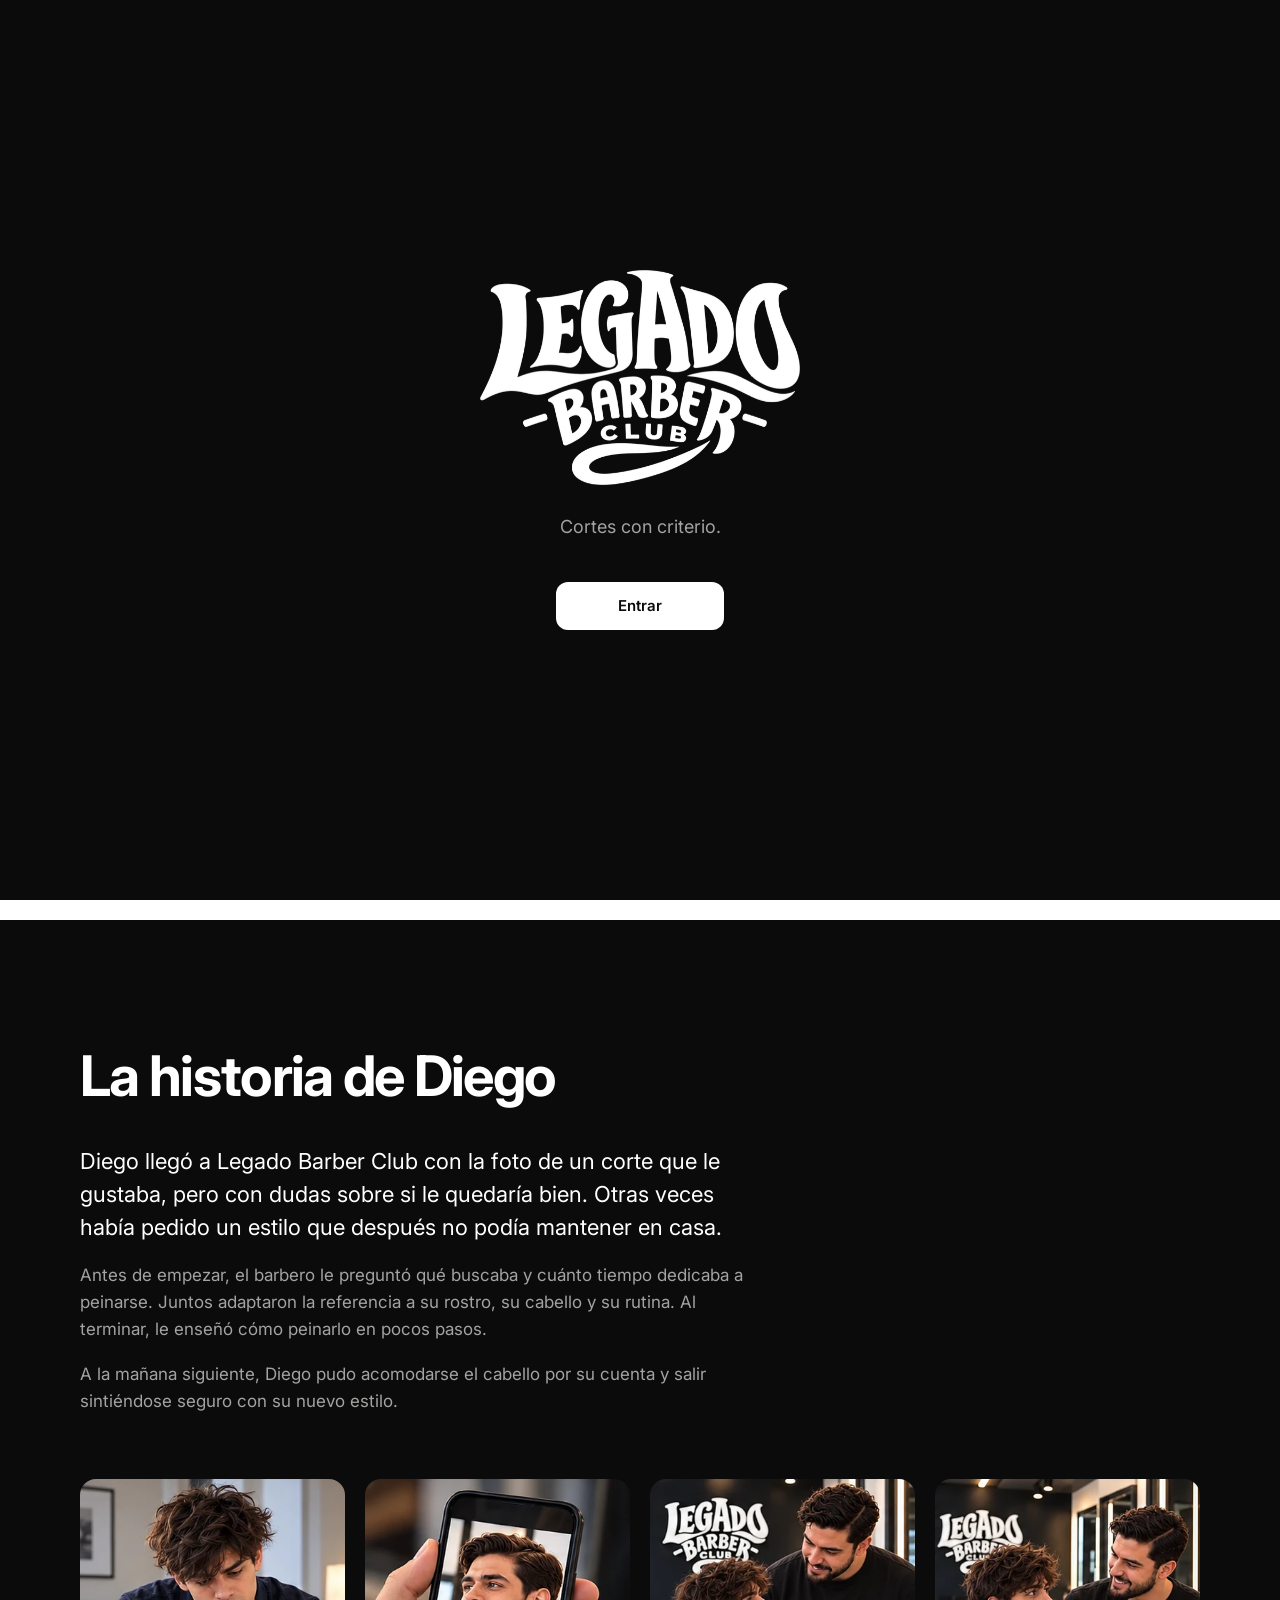
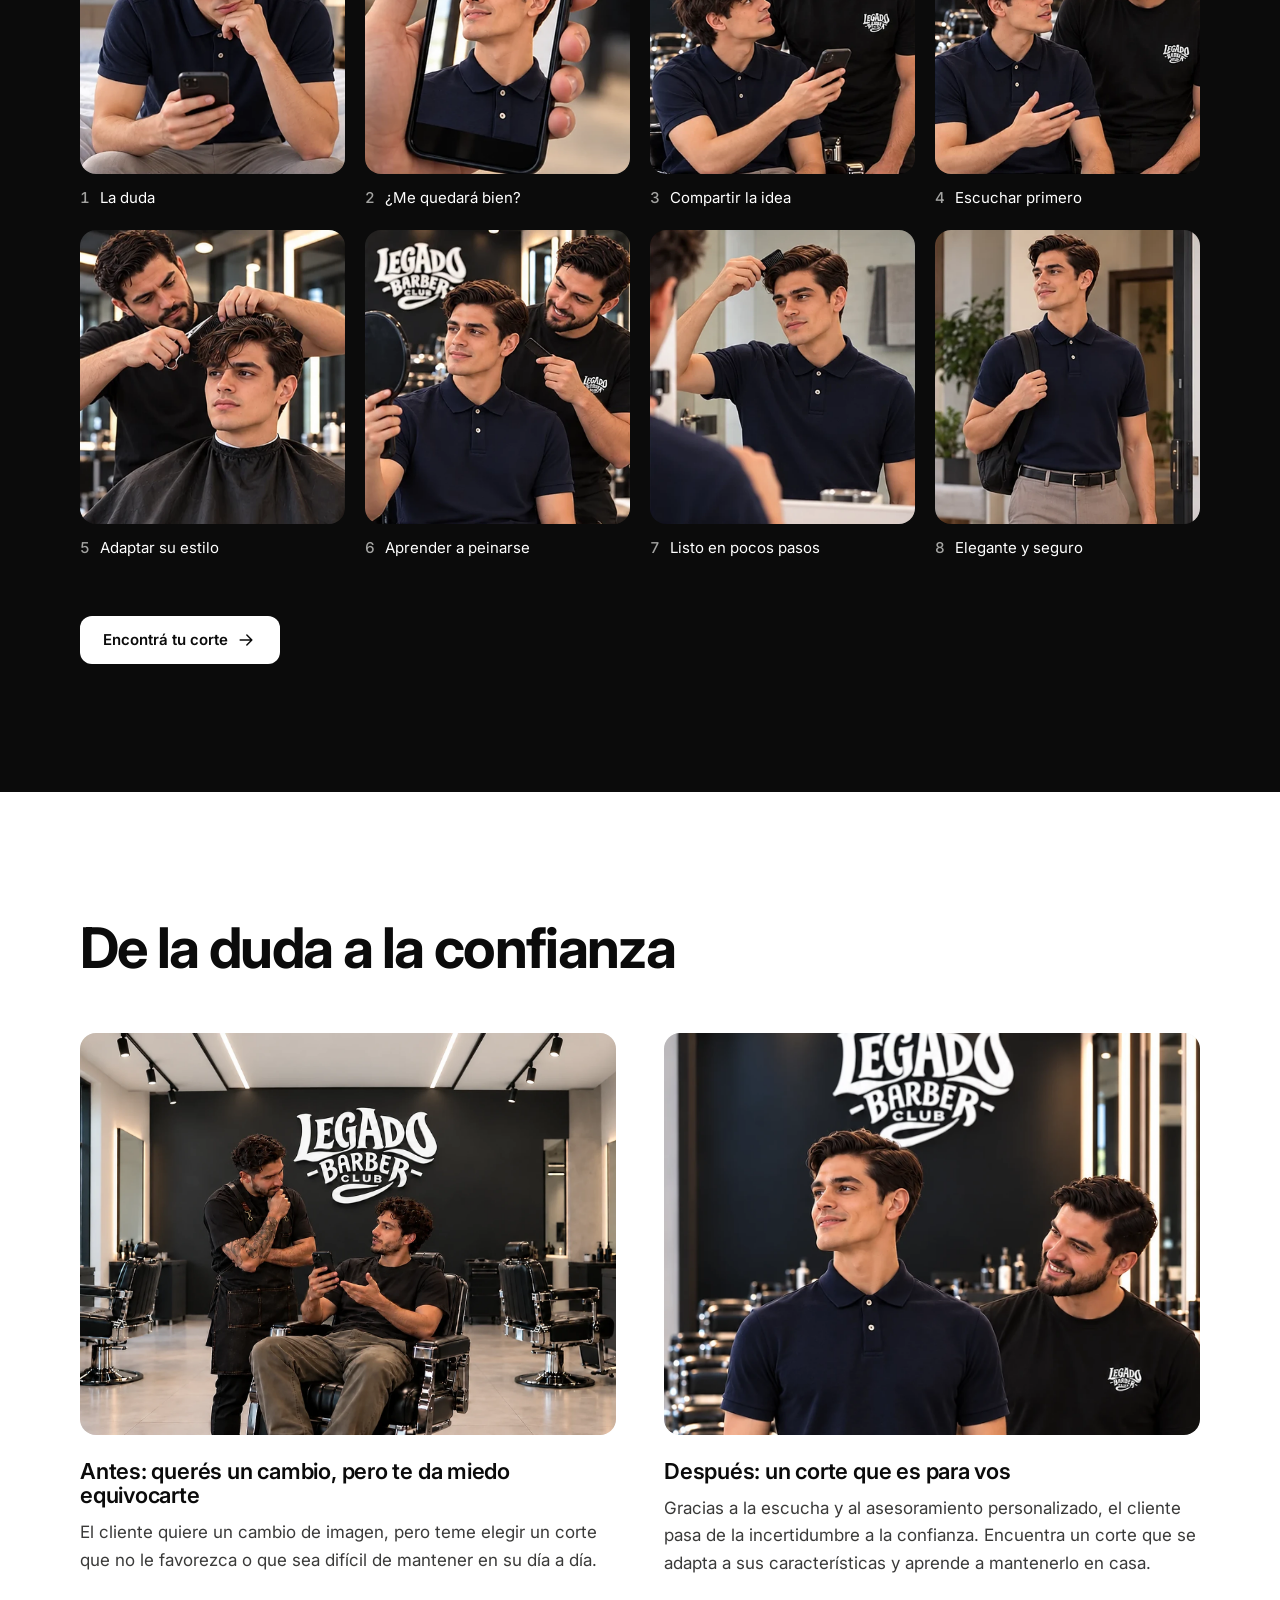
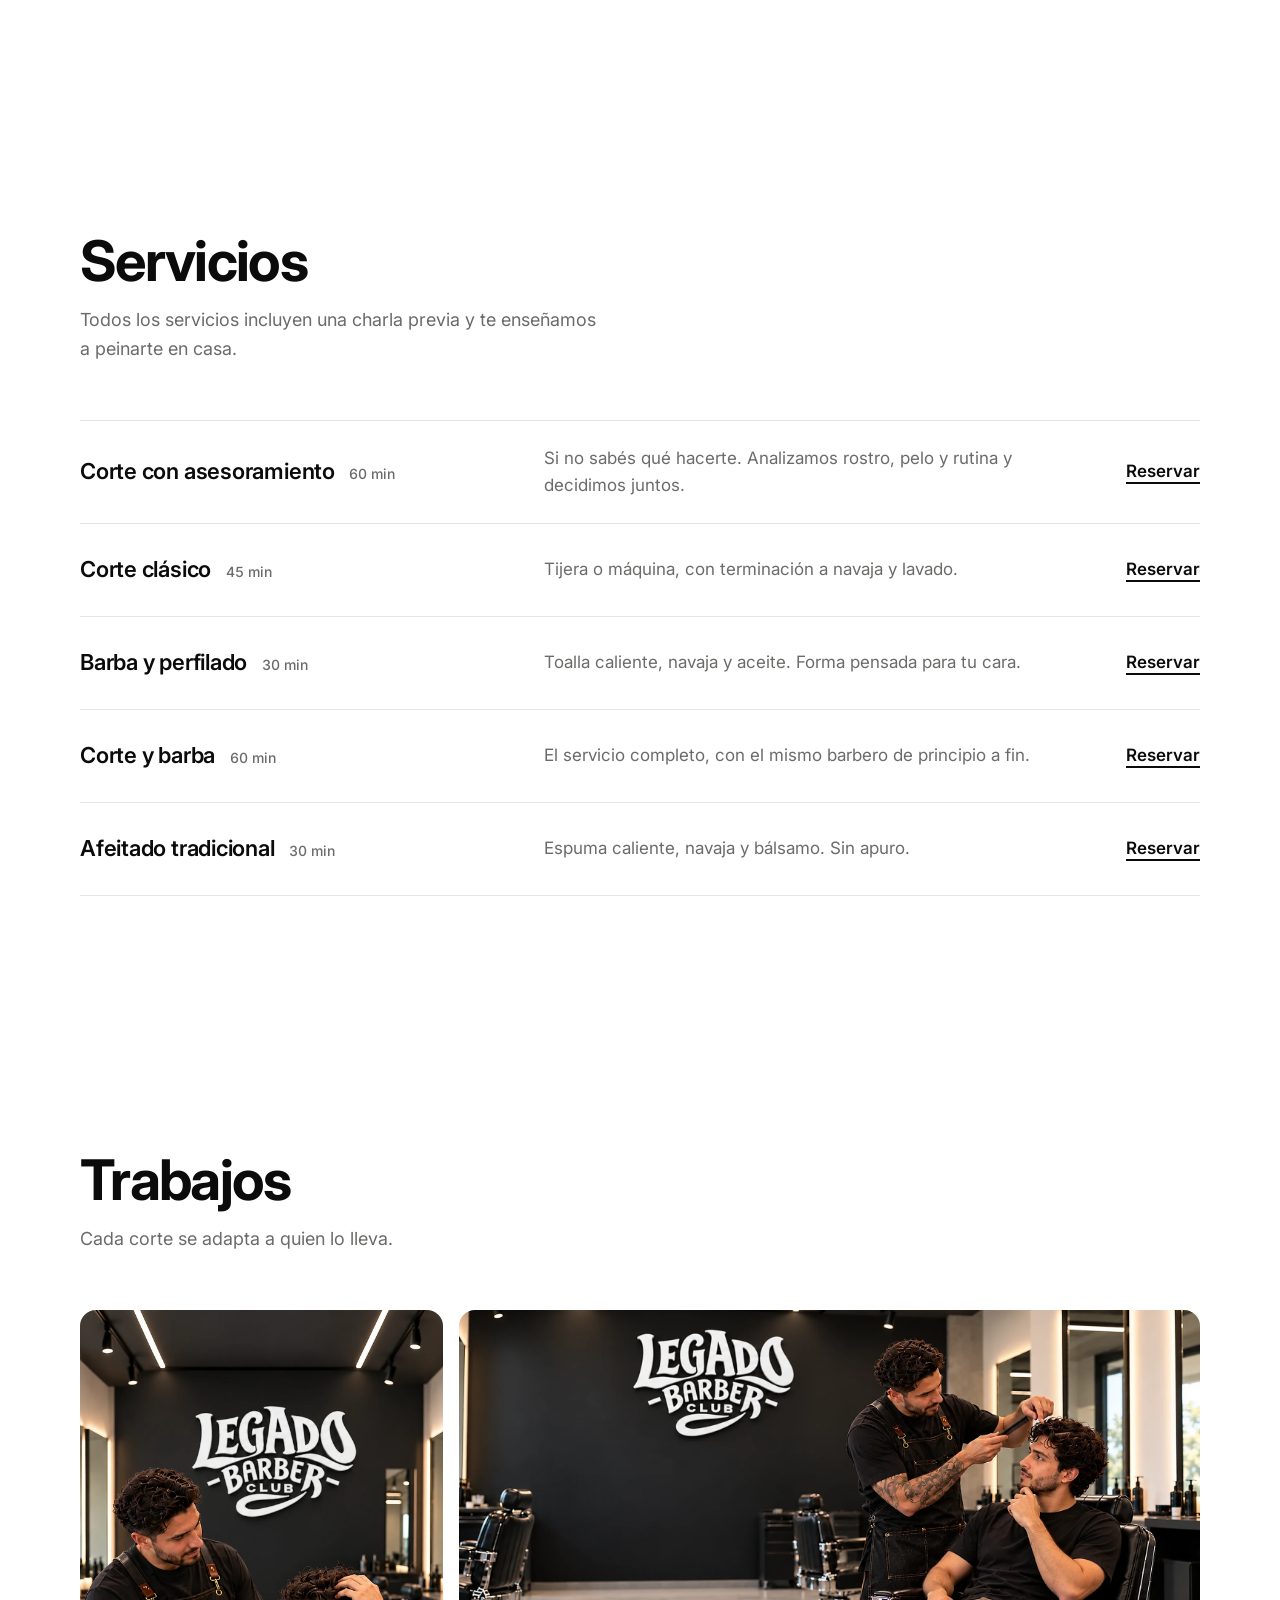
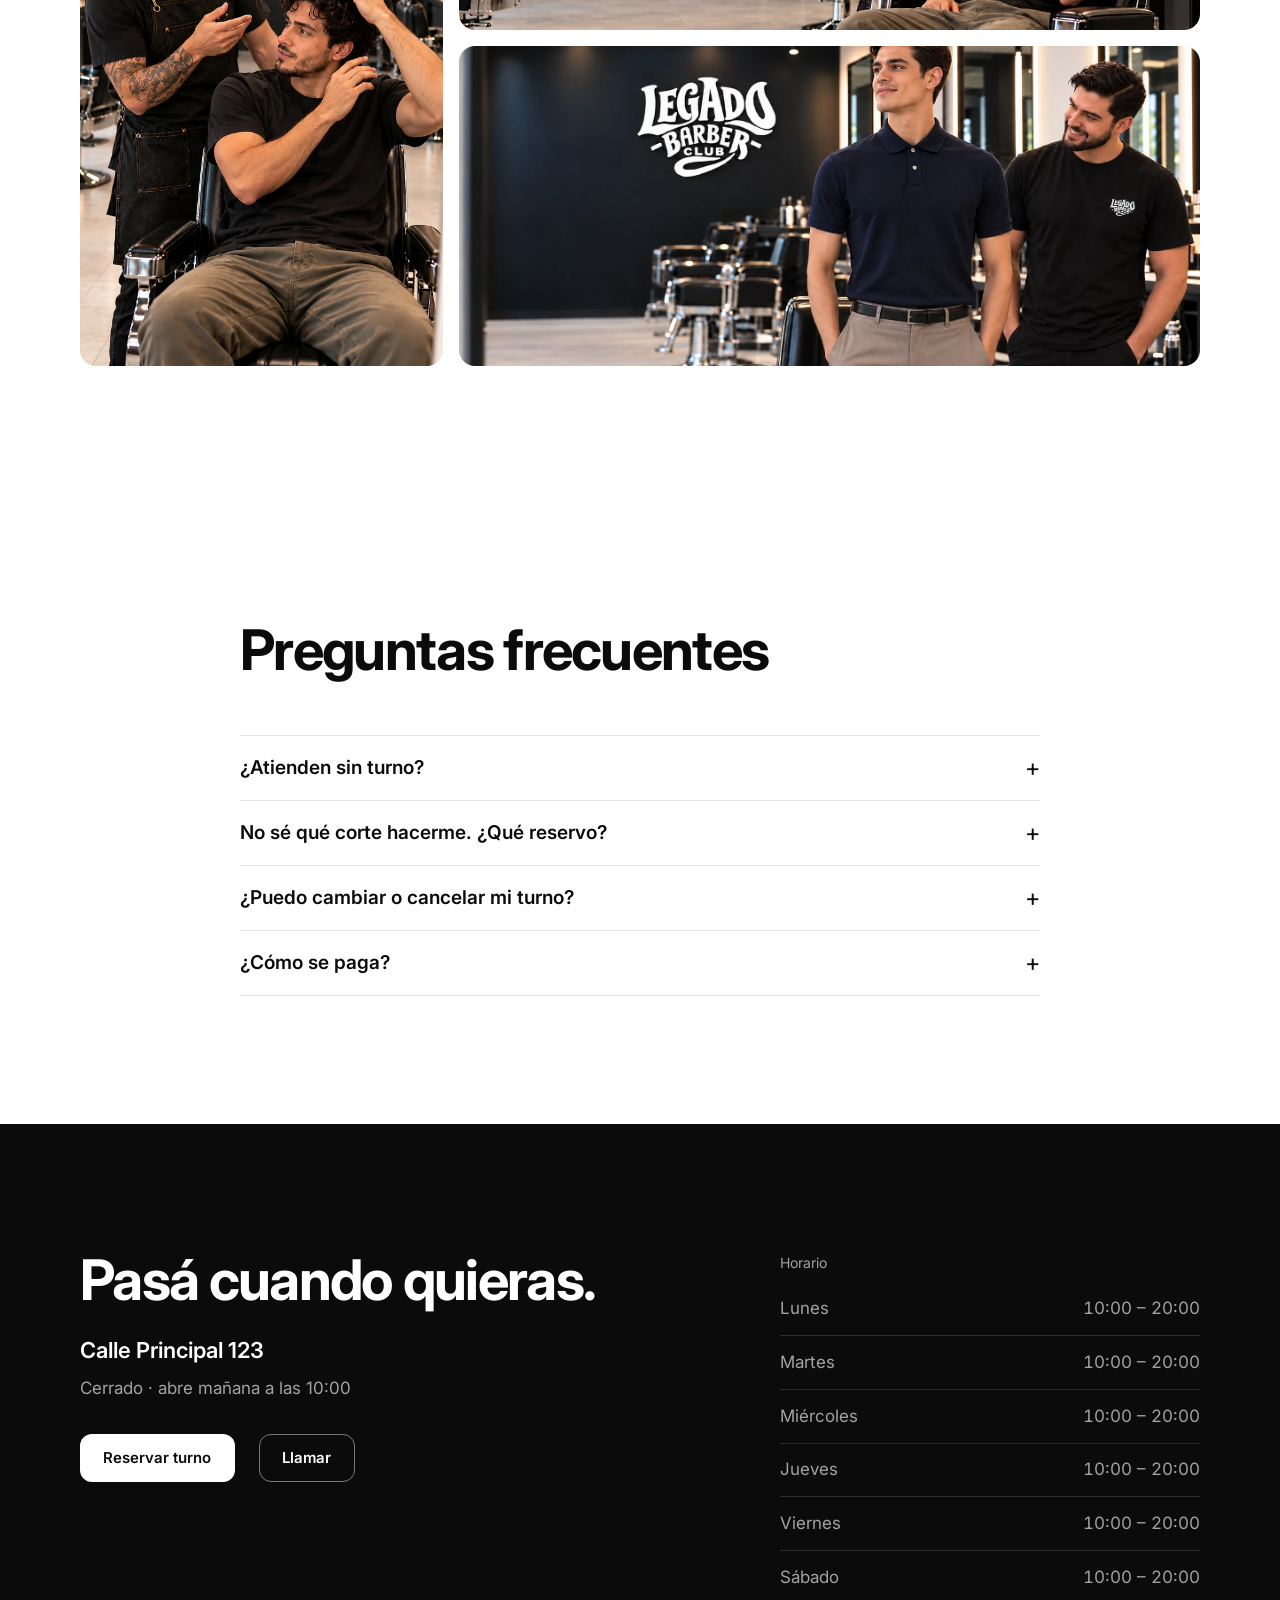
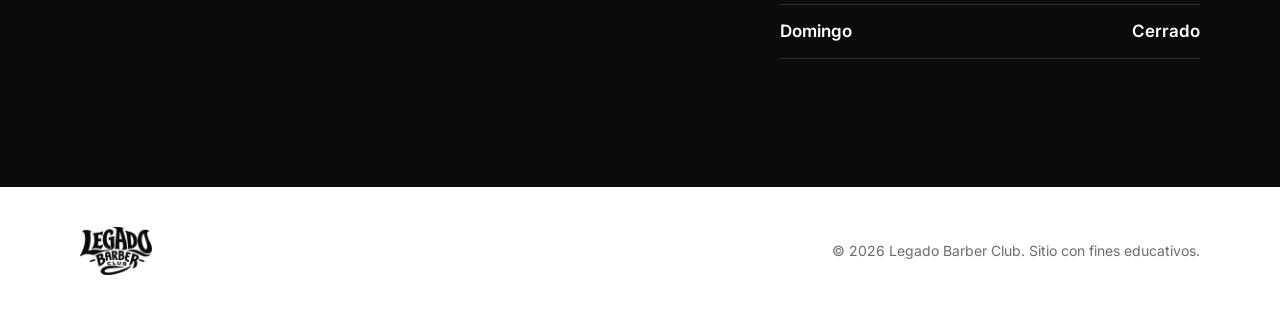
==== commit 9559124b: "Quita «Encontrá tu corte» del ingreso y el botón de la cabecera pasa a decir «Encontrá tu corte» Co-" ====
--- a/index.html
+++ b/index.html
@@ -6,12 +6,14 @@
   <title>Legado Barber Club · Barbería</title>
   <meta name="description" content="Legado Barber Club: barbería con asesoramiento. Te escuchamos, miramos tu rostro y tu rutina, y recién ahí cortamos. Reservá tu turno online.">
   <meta name="theme-color" content="#0b0b0b">
+  <meta http-equiv="Cache-Control" content="no-cache, no-store, must-revalidate">
+  <meta http-equiv="Pragma" content="no-cache">
   <link rel="icon" href="img/logo.jpg">
   <link rel="apple-touch-icon" href="img/logo.jpg">
   <link rel="preconnect" href="https://fonts.googleapis.com">
   <link rel="preconnect" href="https://fonts.gstatic.com" crossorigin>
   <link rel="stylesheet" href="https://fonts.googleapis.com/css2?family=Inter:wght@400;500;600;700&display=swap">
-  <link rel="stylesheet" href="styles.css?v=web10">
+  <link rel="stylesheet" href="styles.css?v=web13">
 </head>
 <body>
   <!-- Íconos (un solo set, trazo 1.75) -->
@@ -33,7 +35,6 @@
       <p class="ingreso-frase">Cortes con criterio.</p>
       <div class="ingreso-acciones">
         <button type="button" class="btn btn-claro" id="entrar">Entrar</button>
-        <a class="btn btn-borde-claro" href="reservar.html" id="entrar-reservar">Encontrá tu corte</a>
       </div>
     </div>
   </div>
@@ -53,7 +54,7 @@
         </ul>
       </nav>
       <span class="estado" data-estado>Horario</span>
-      <a class="btn btn-claro btn-chico" href="reservar.html">Reservar</a>
+      <a class="btn btn-claro btn-chico" href="reservar.html">Encontrá tu corte</a>
     </div>
   </header>
 
@@ -235,6 +236,6 @@
     <a href="#ubicacion" data-tab="ubicacion"><svg class="ico"><use href="#i-ubicacion"/></svg>Ubicación</a>
   </nav>
 
-  <script src="script.js?v=web10"></script>
+  <script src="script.js?v=web13"></script>
 </body>
 </html>
--- a/styles.css
+++ b/styles.css
@@ -393,3 +393,10 @@
   html { scroll-behavior: auto; }
   *, *::before, *::after { animation-duration: .01ms !important; animation-delay: 0s !important; transition-duration: .01ms !important; }
 }
+
+/* Cabecera del inicio: el botón «Encontrá tu corte» en una sola línea */
+.cabecera .btn-chico { white-space: nowrap; }
+@media (max-width: 760px) {
+  body:not(.cuerpo-reserva) .cabecera .estado { display: none; }
+  .cabecera .btn-chico { margin-left: auto; }
+}
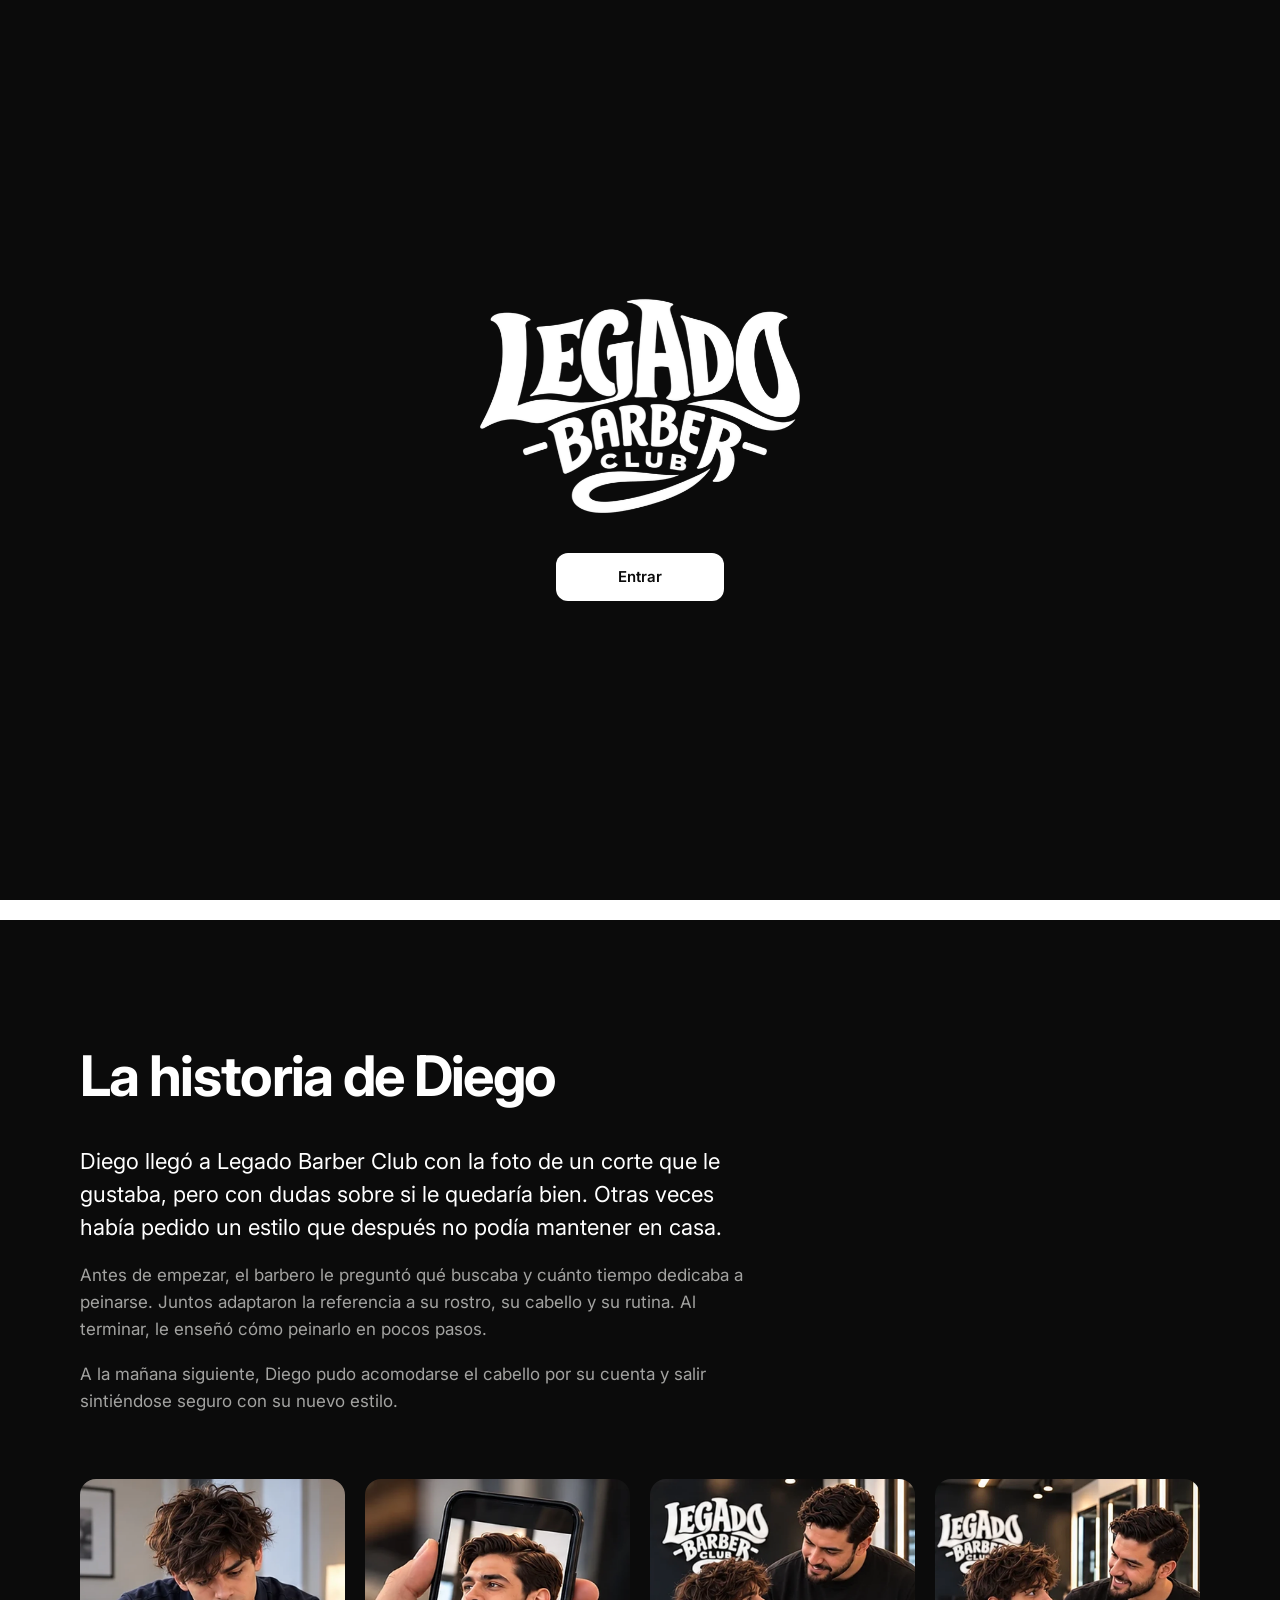
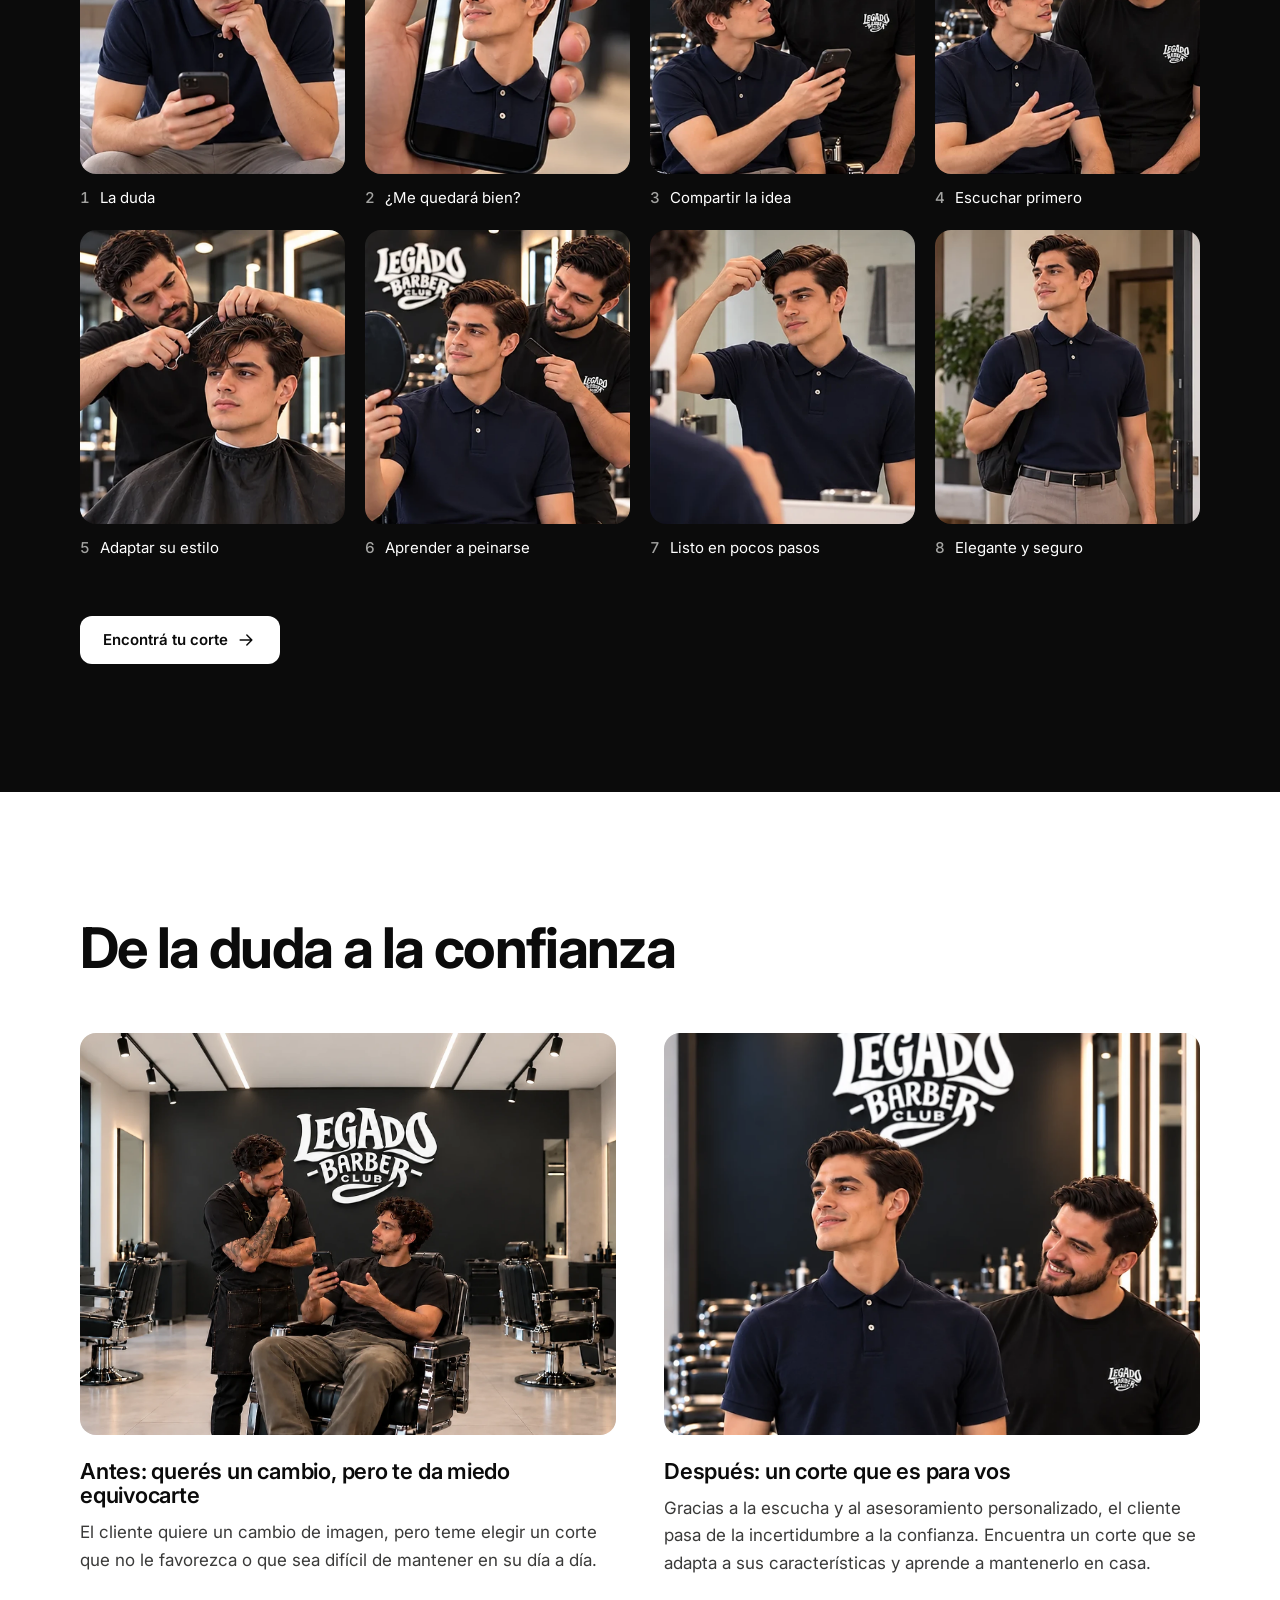
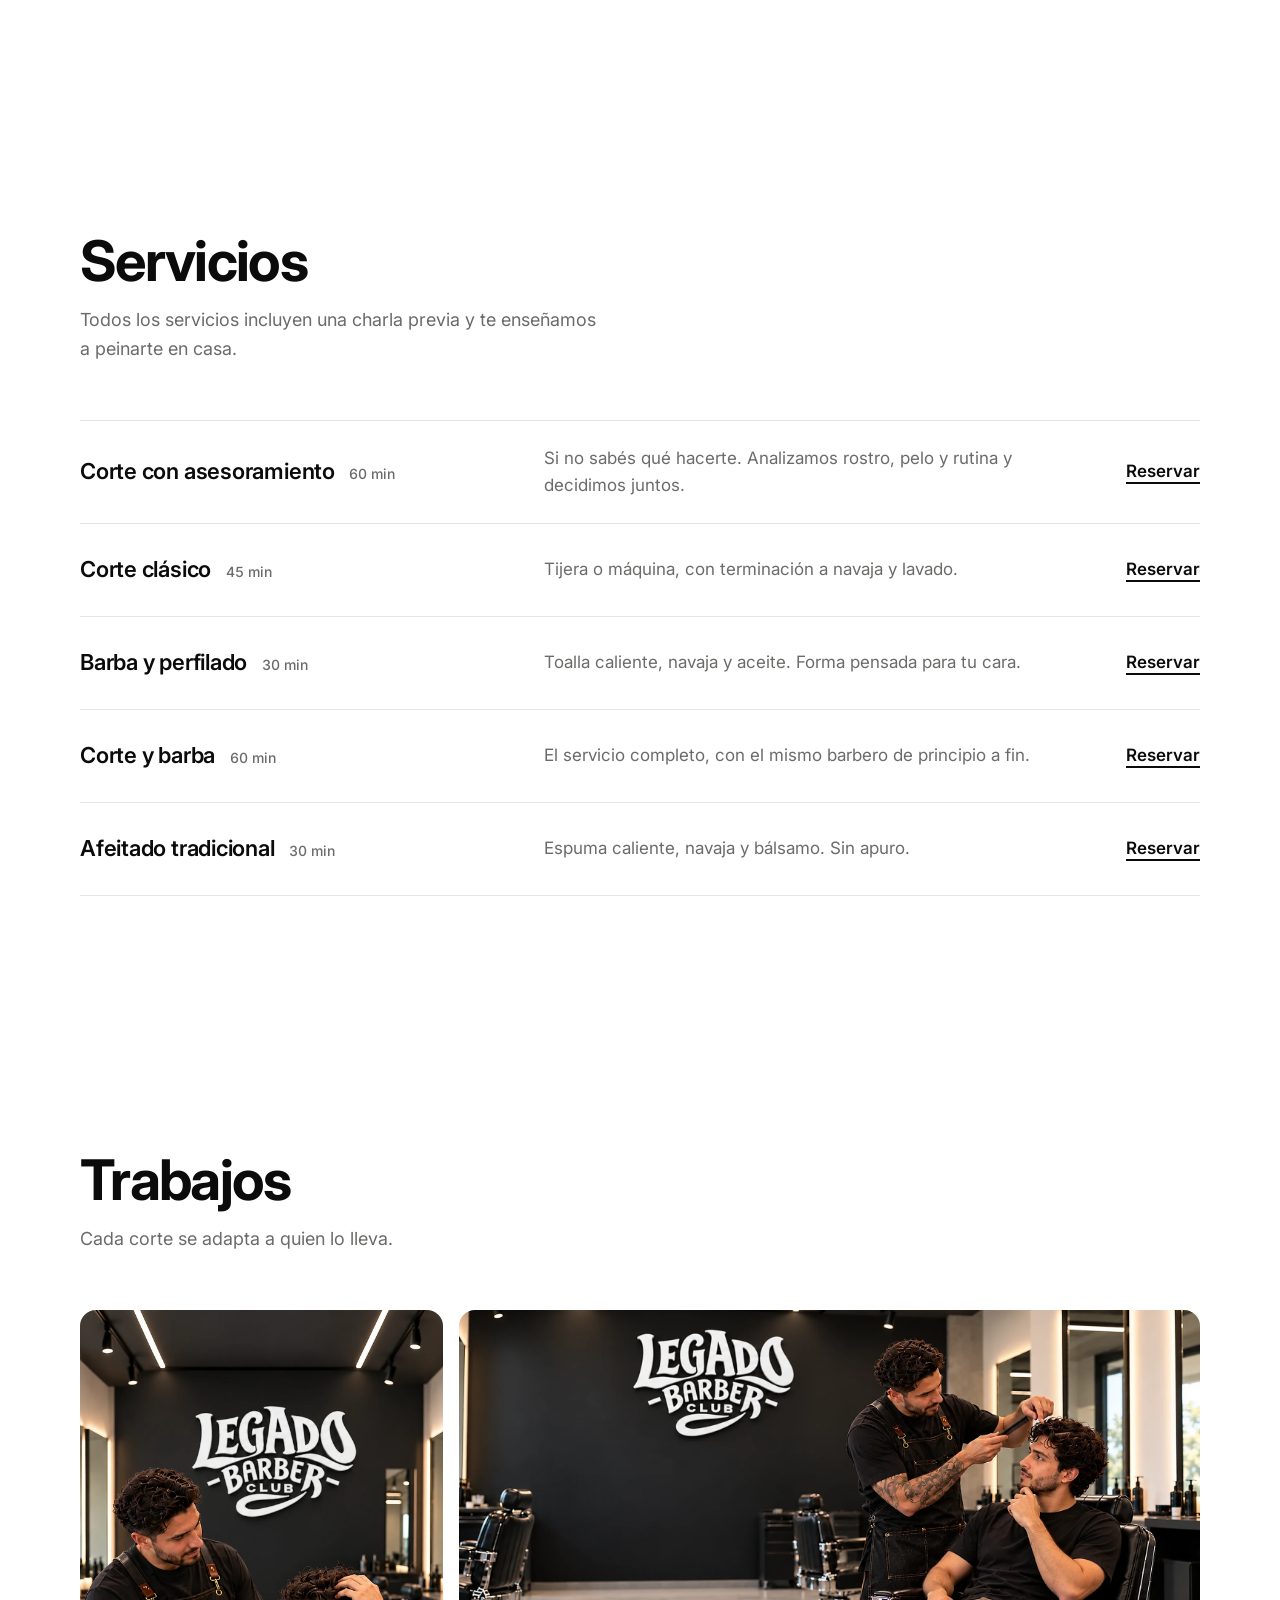
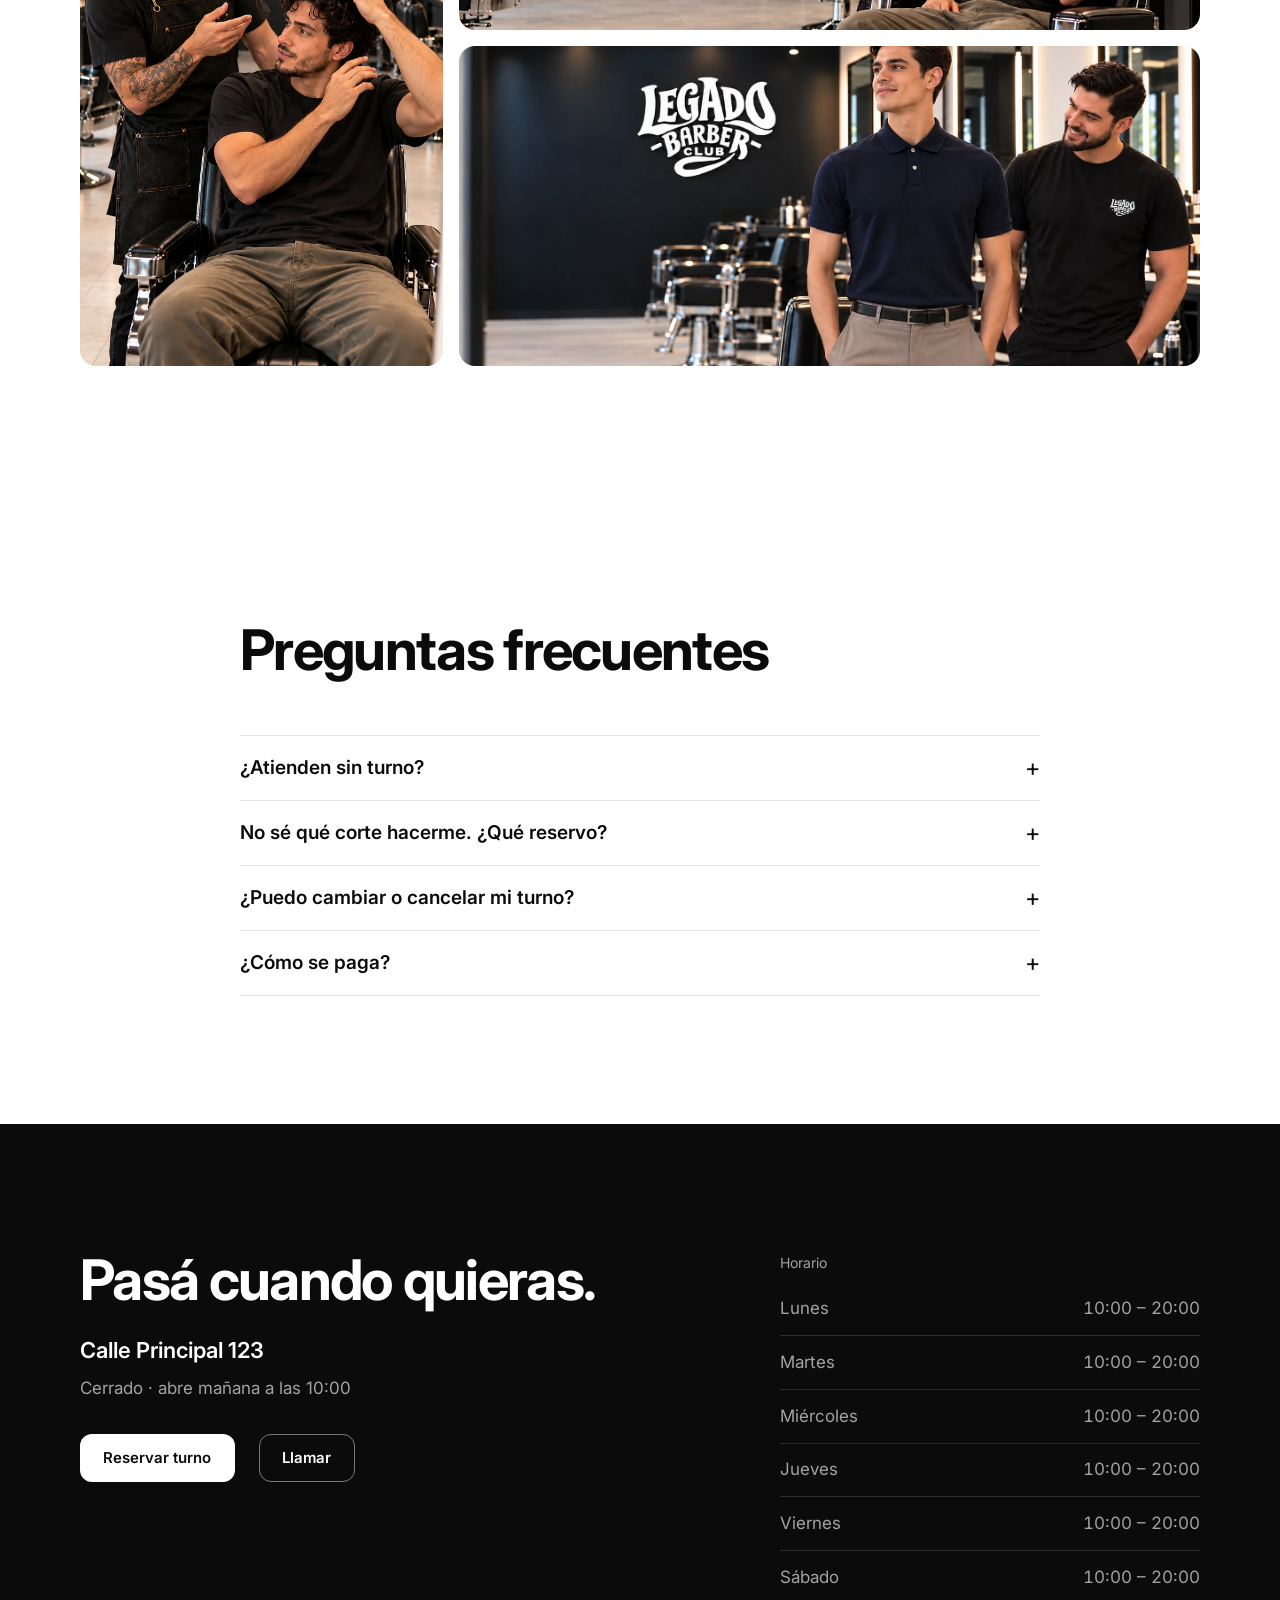
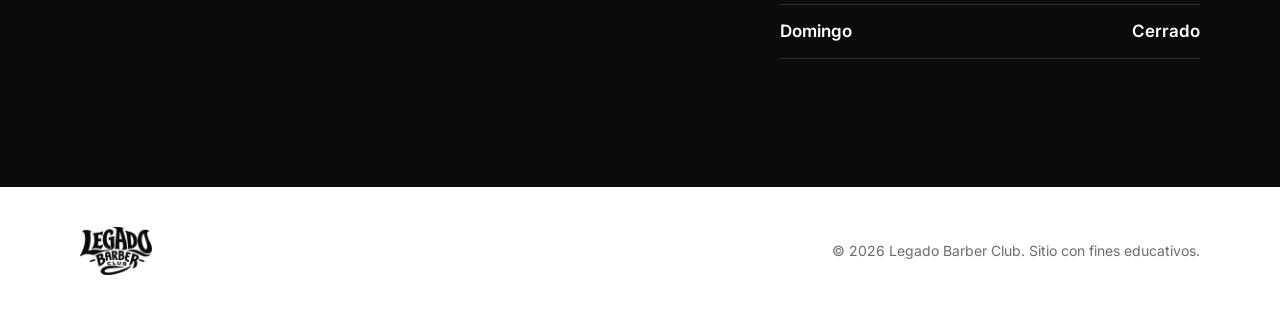
==== commit affb6dbc: "Quita la frase «Cortes con criterio» del ingreso Co-Authored-By: Claude Opus 5.5 <noreply@anthropic." ====
--- a/index.html
+++ b/index.html
@@ -13,7 +13,7 @@
   <link rel="preconnect" href="https://fonts.googleapis.com">
   <link rel="preconnect" href="https://fonts.gstatic.com" crossorigin>
   <link rel="stylesheet" href="https://fonts.googleapis.com/css2?family=Inter:wght@400;500;600;700&display=swap">
-  <link rel="stylesheet" href="styles.css?v=web13">
+  <link rel="stylesheet" href="styles.css?v=web14">
 </head>
 <body>
   <!-- Íconos (un solo set, trazo 1.75) -->
@@ -32,7 +32,6 @@
   <div class="ingreso" id="ingreso" hidden>
     <div class="ingreso-contenido">
       <img class="ingreso-logo" src="img/logo-blanco.png" alt="Legado Barber Club" width="600" height="402">
-      <p class="ingreso-frase">Cortes con criterio.</p>
       <div class="ingreso-acciones">
         <button type="button" class="btn btn-claro" id="entrar">Entrar</button>
       </div>
@@ -236,6 +235,6 @@
     <a href="#ubicacion" data-tab="ubicacion"><svg class="ico"><use href="#i-ubicacion"/></svg>Ubicación</a>
   </nav>
 
-  <script src="script.js?v=web13"></script>
+  <script src="script.js?v=web14"></script>
 </body>
 </html>
